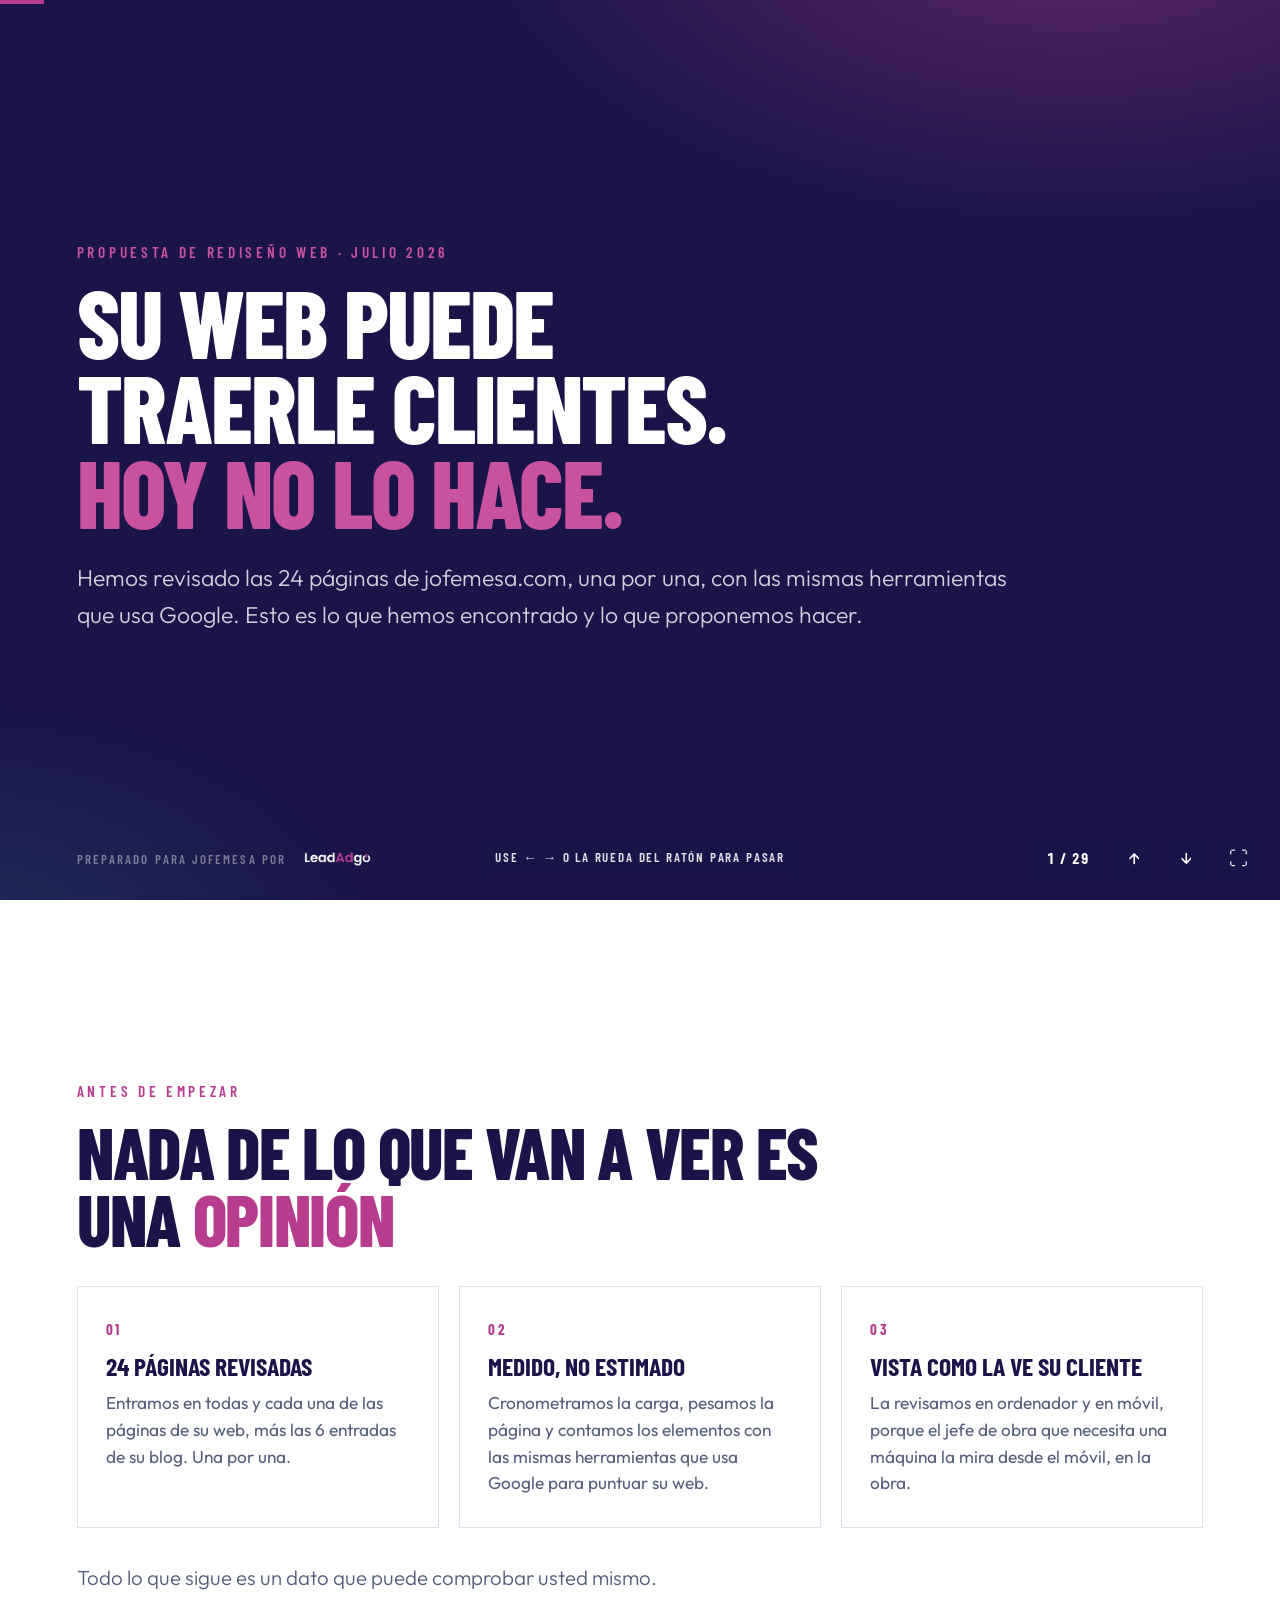
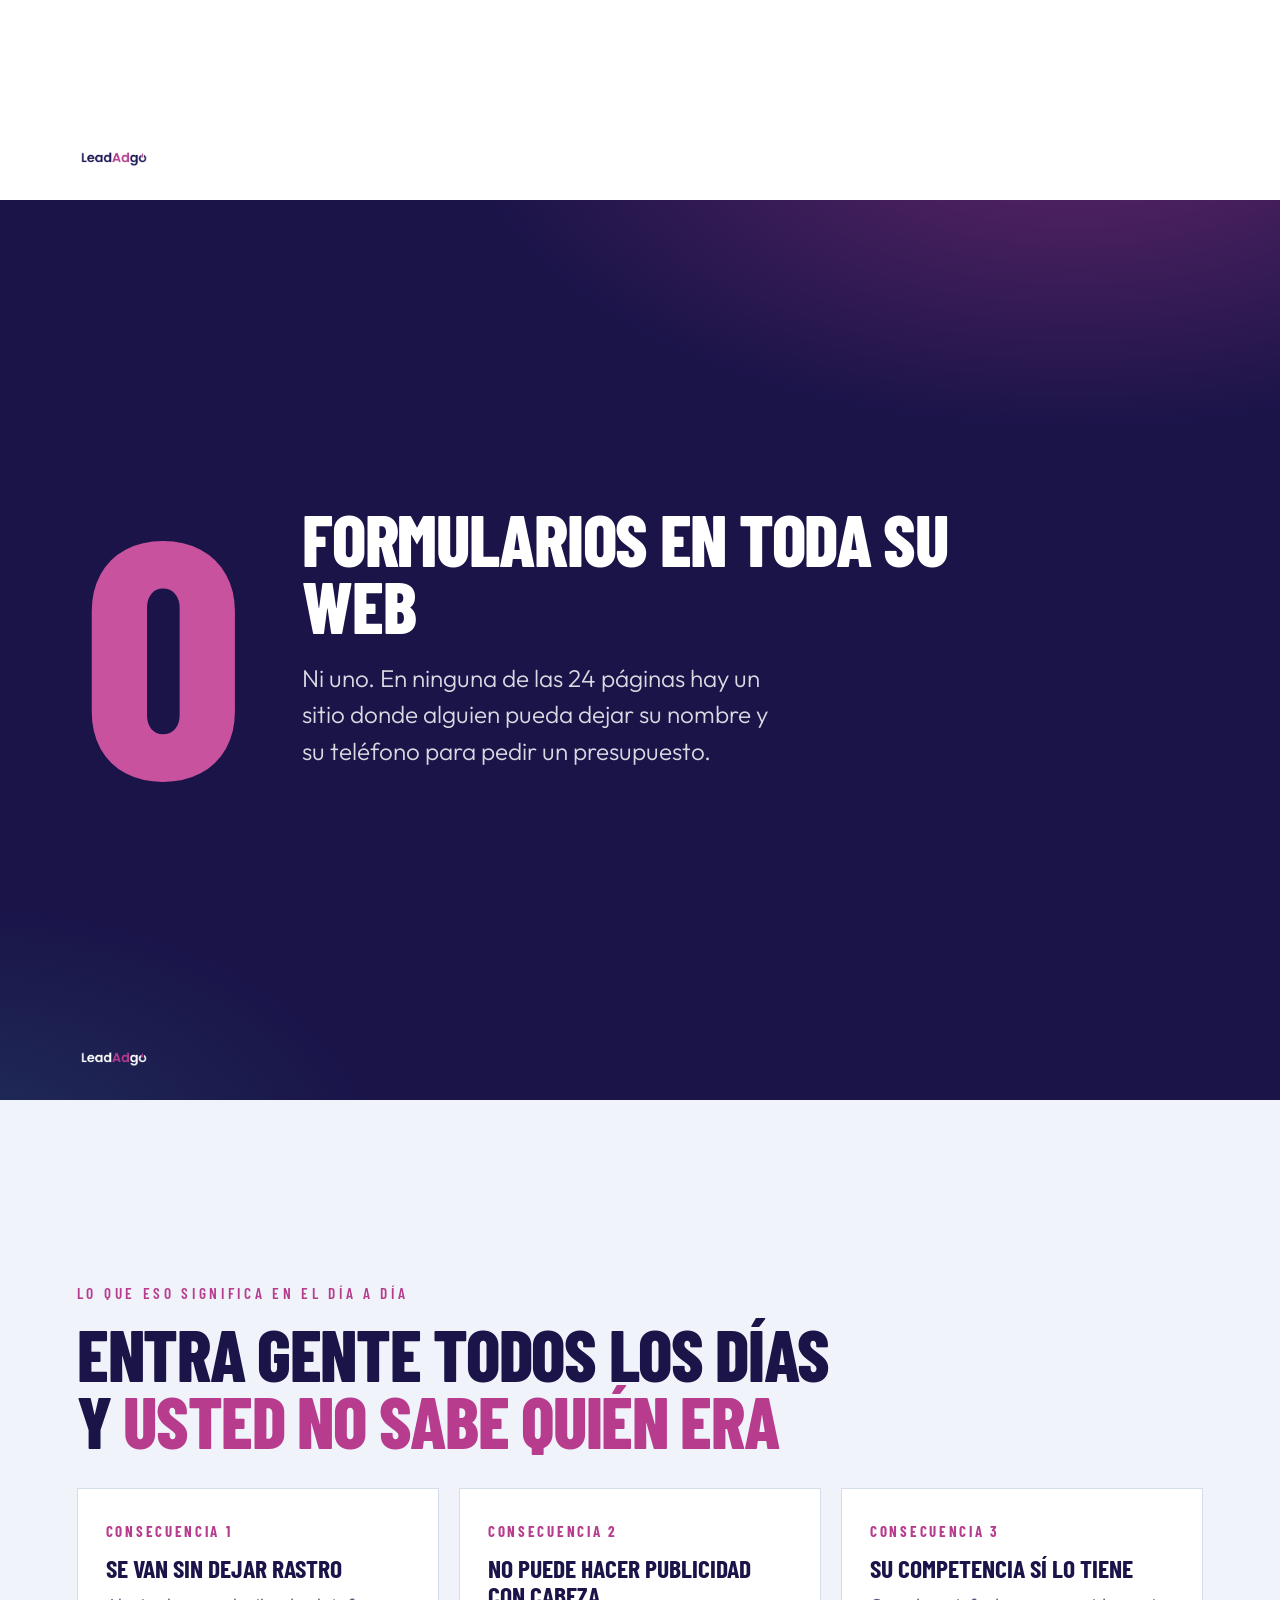
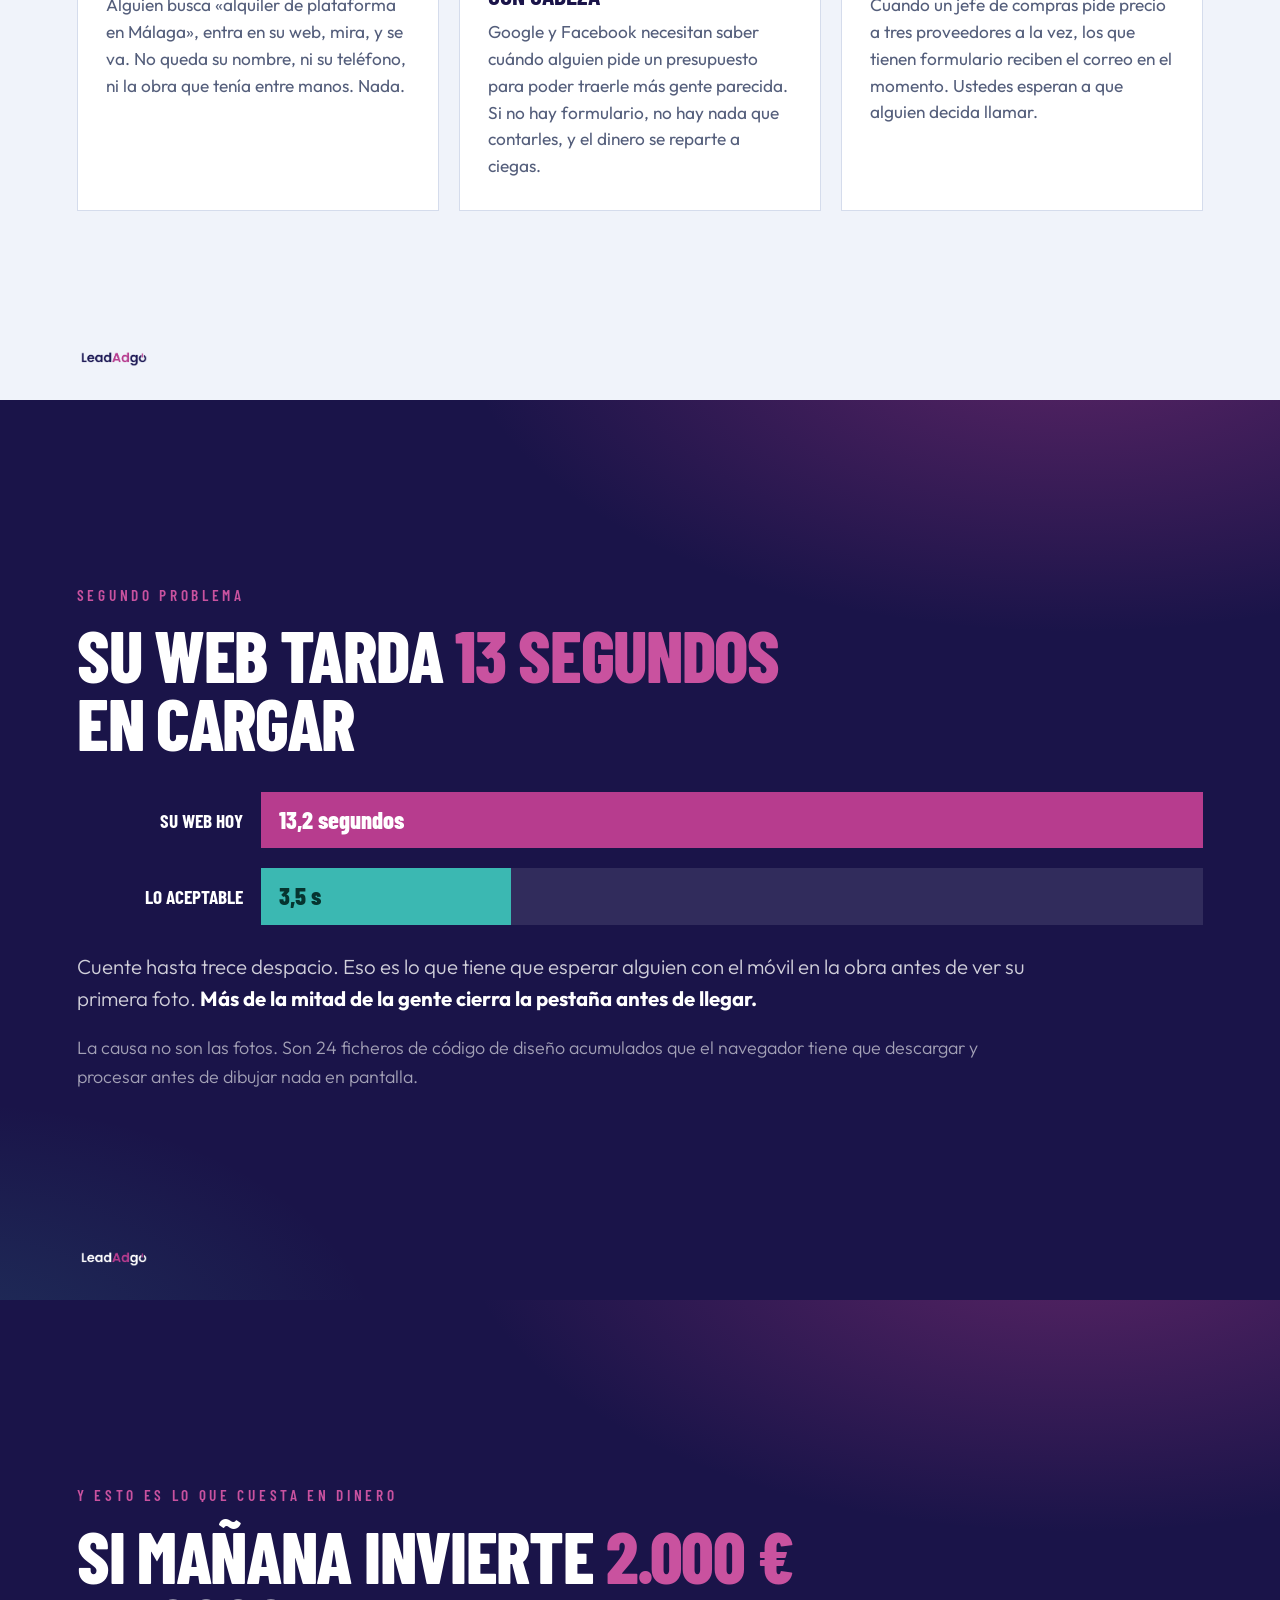
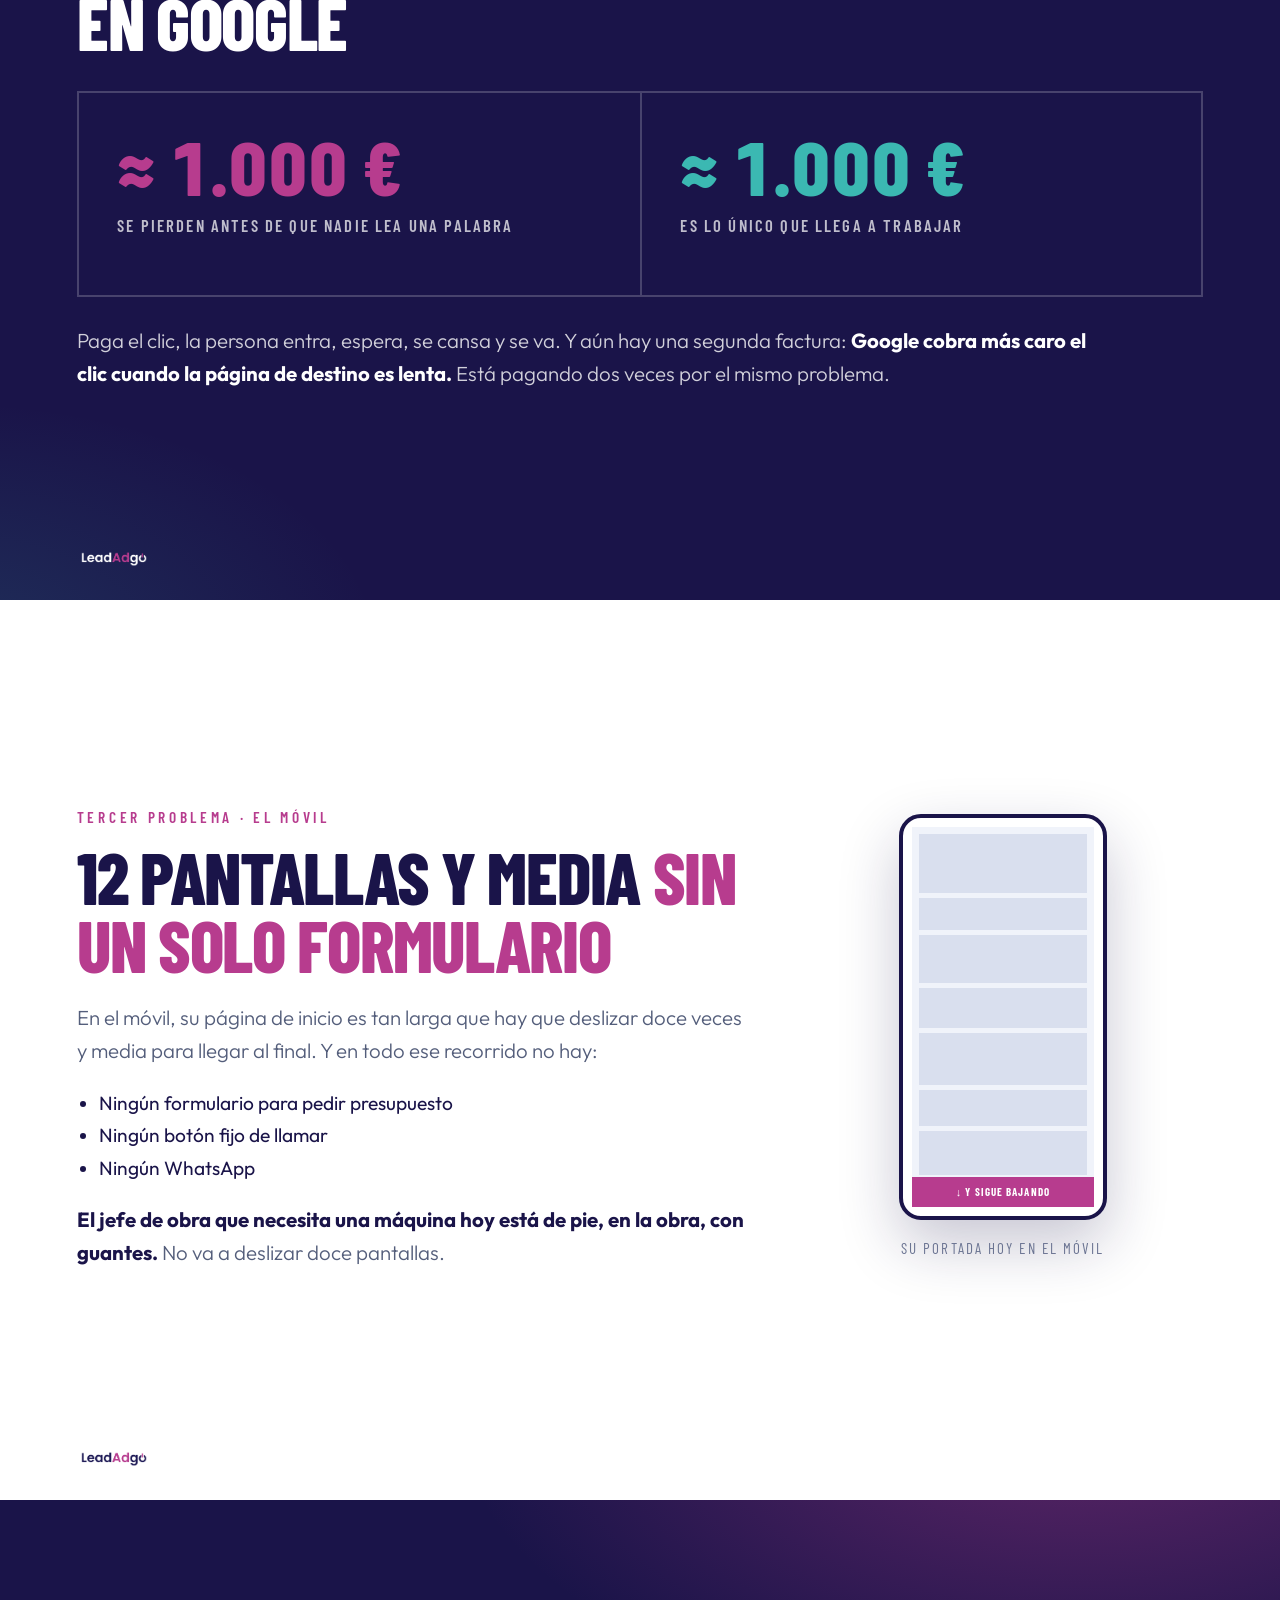
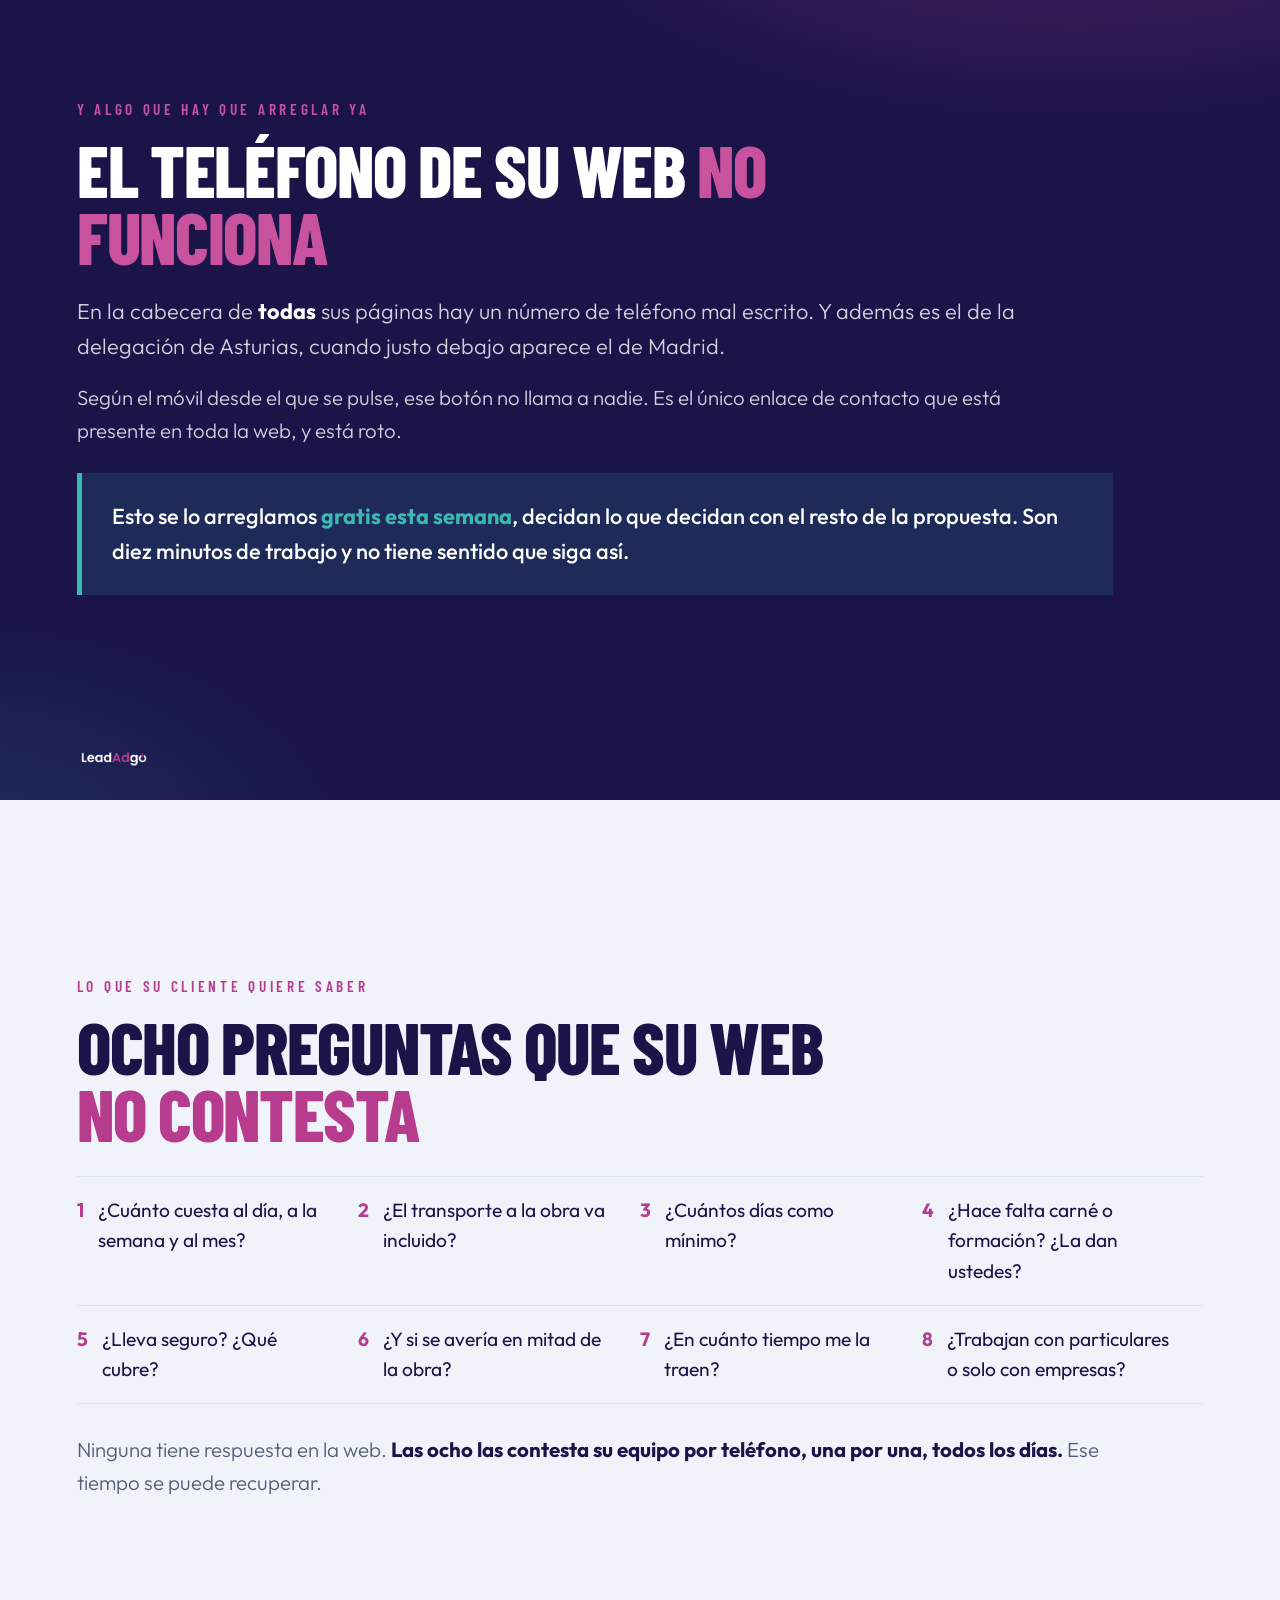
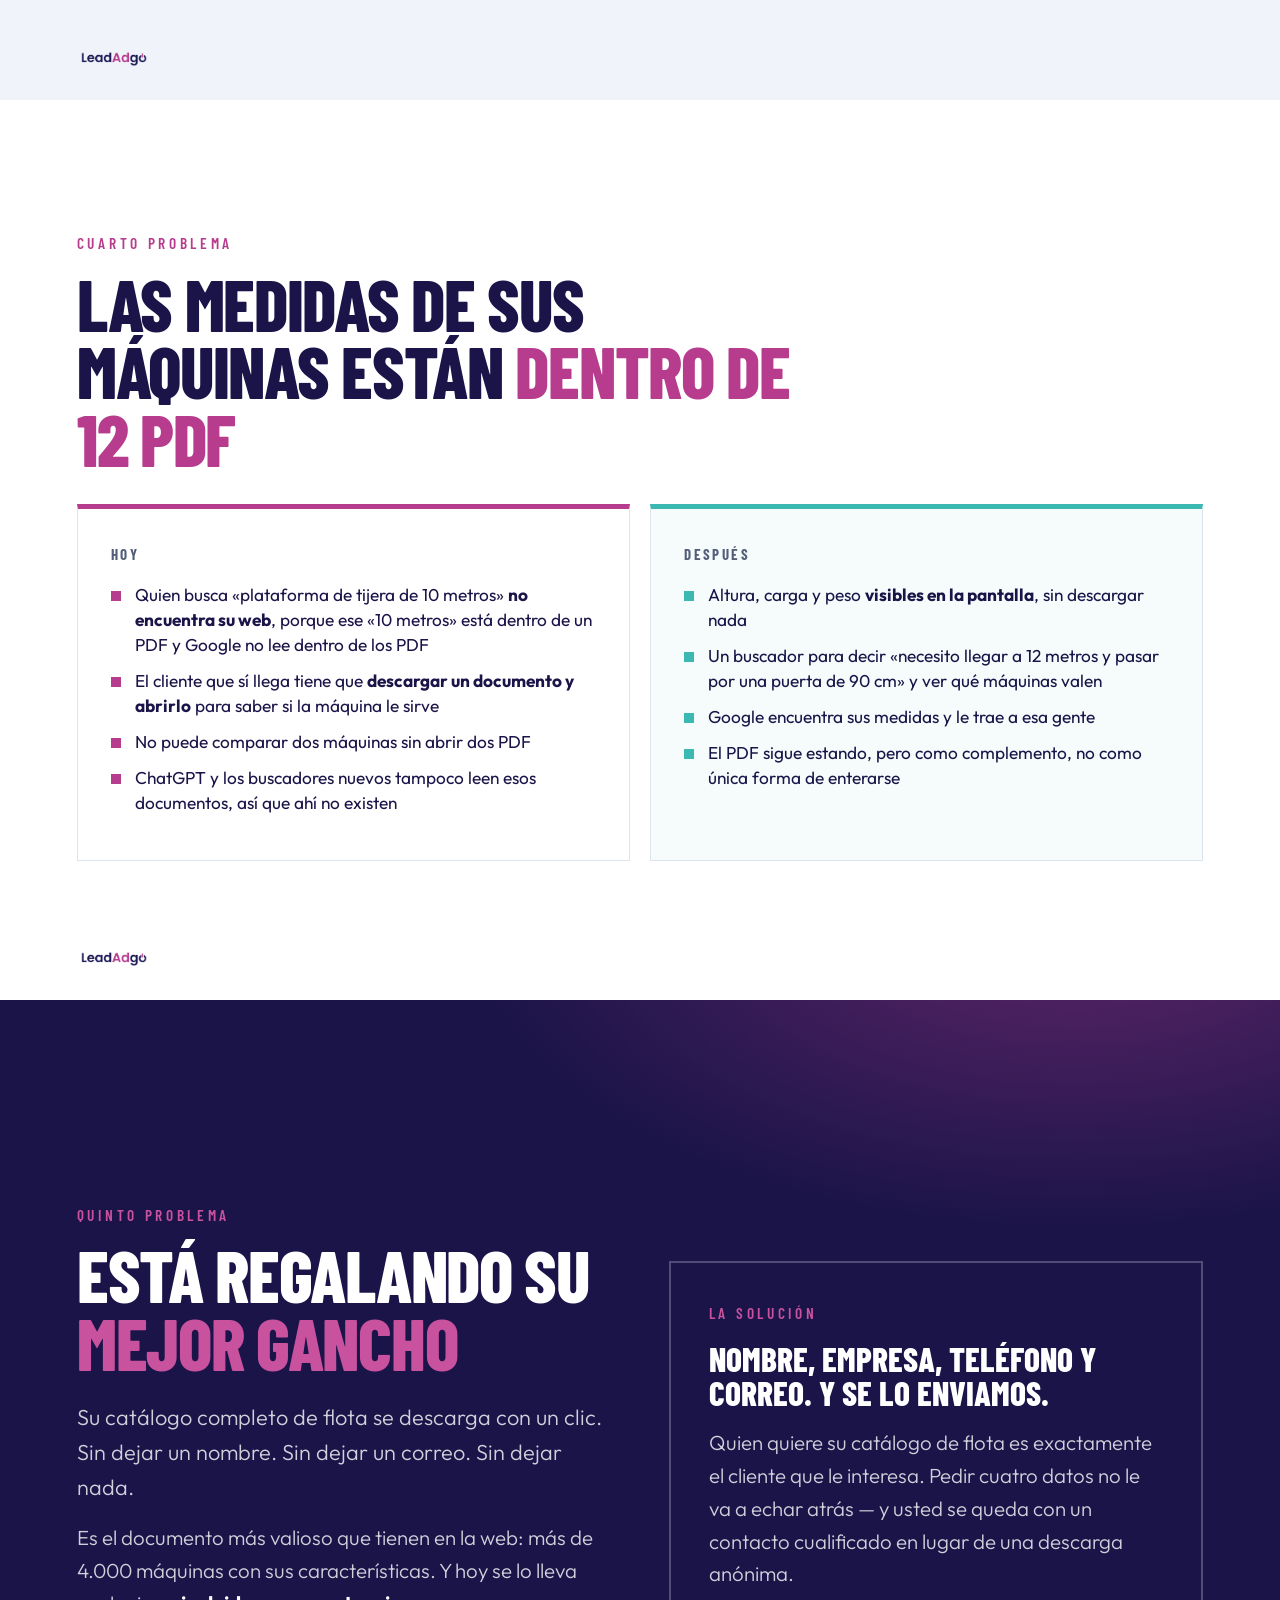
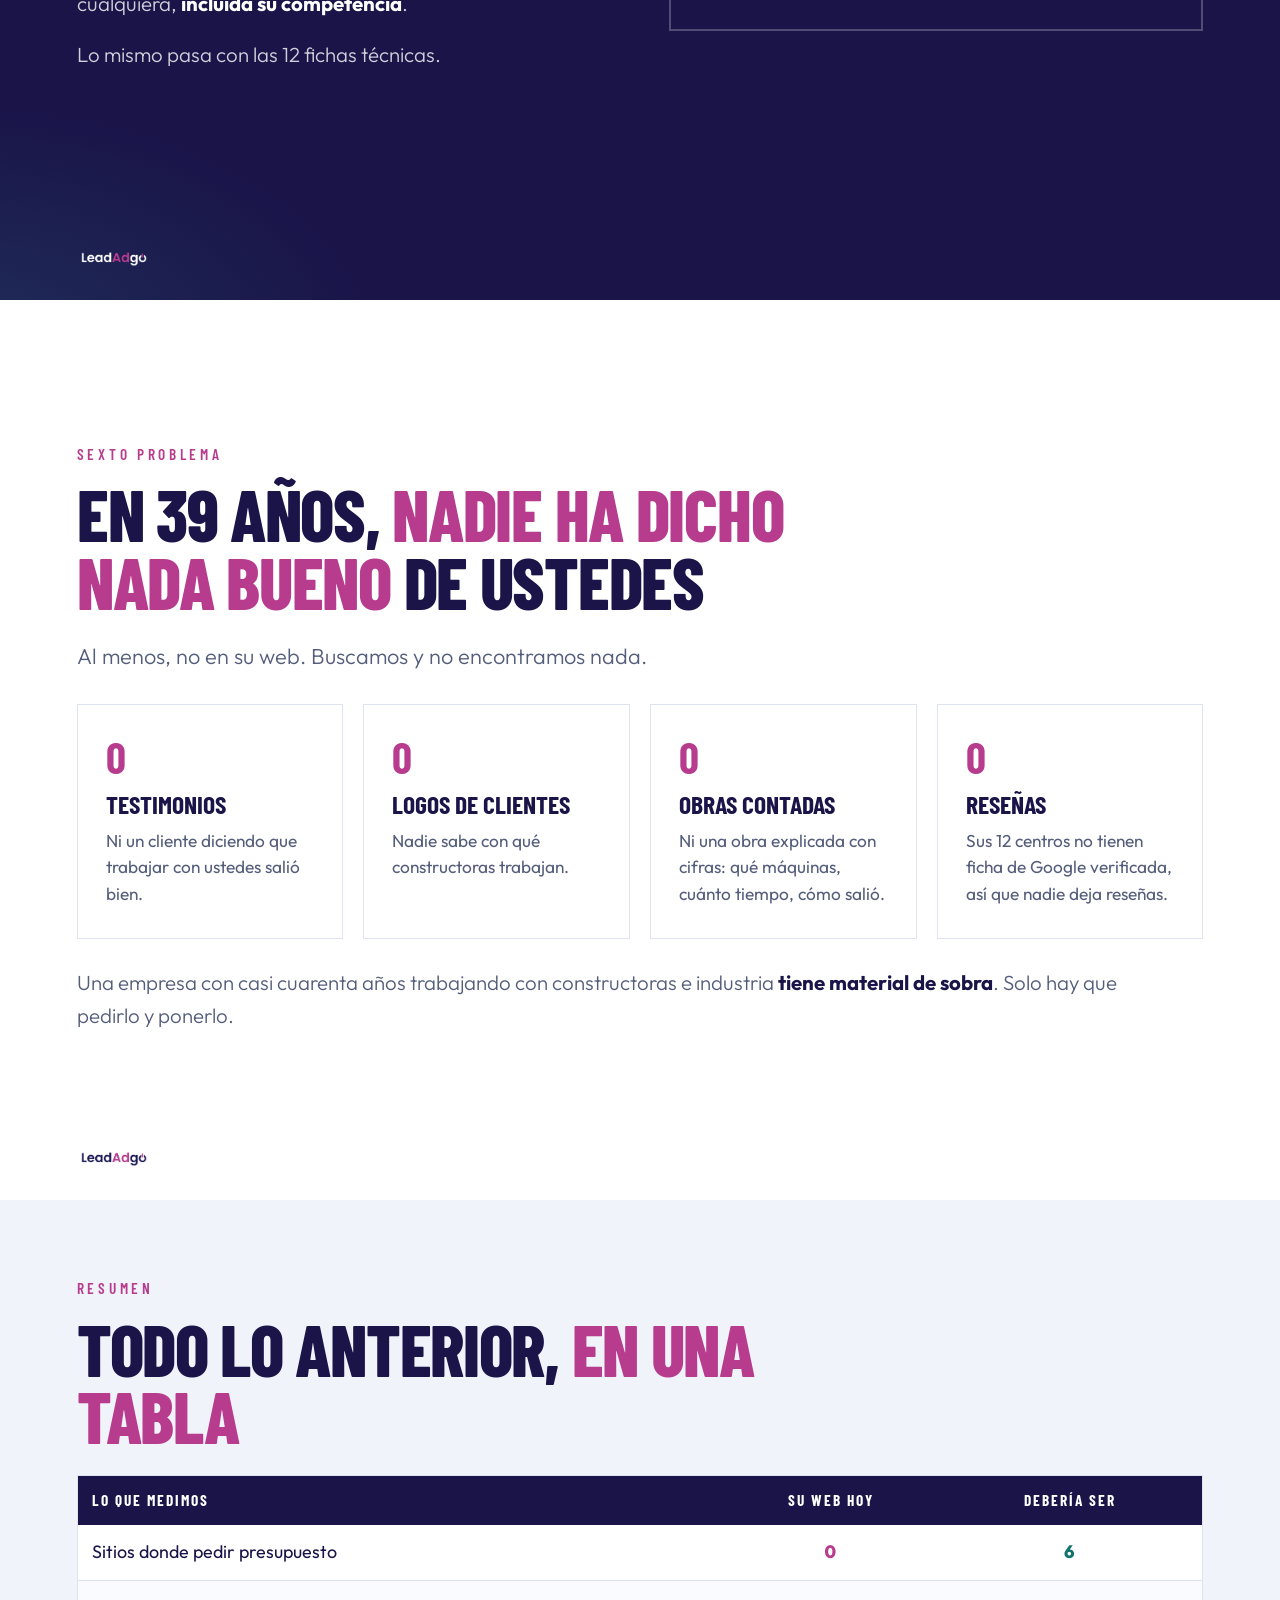
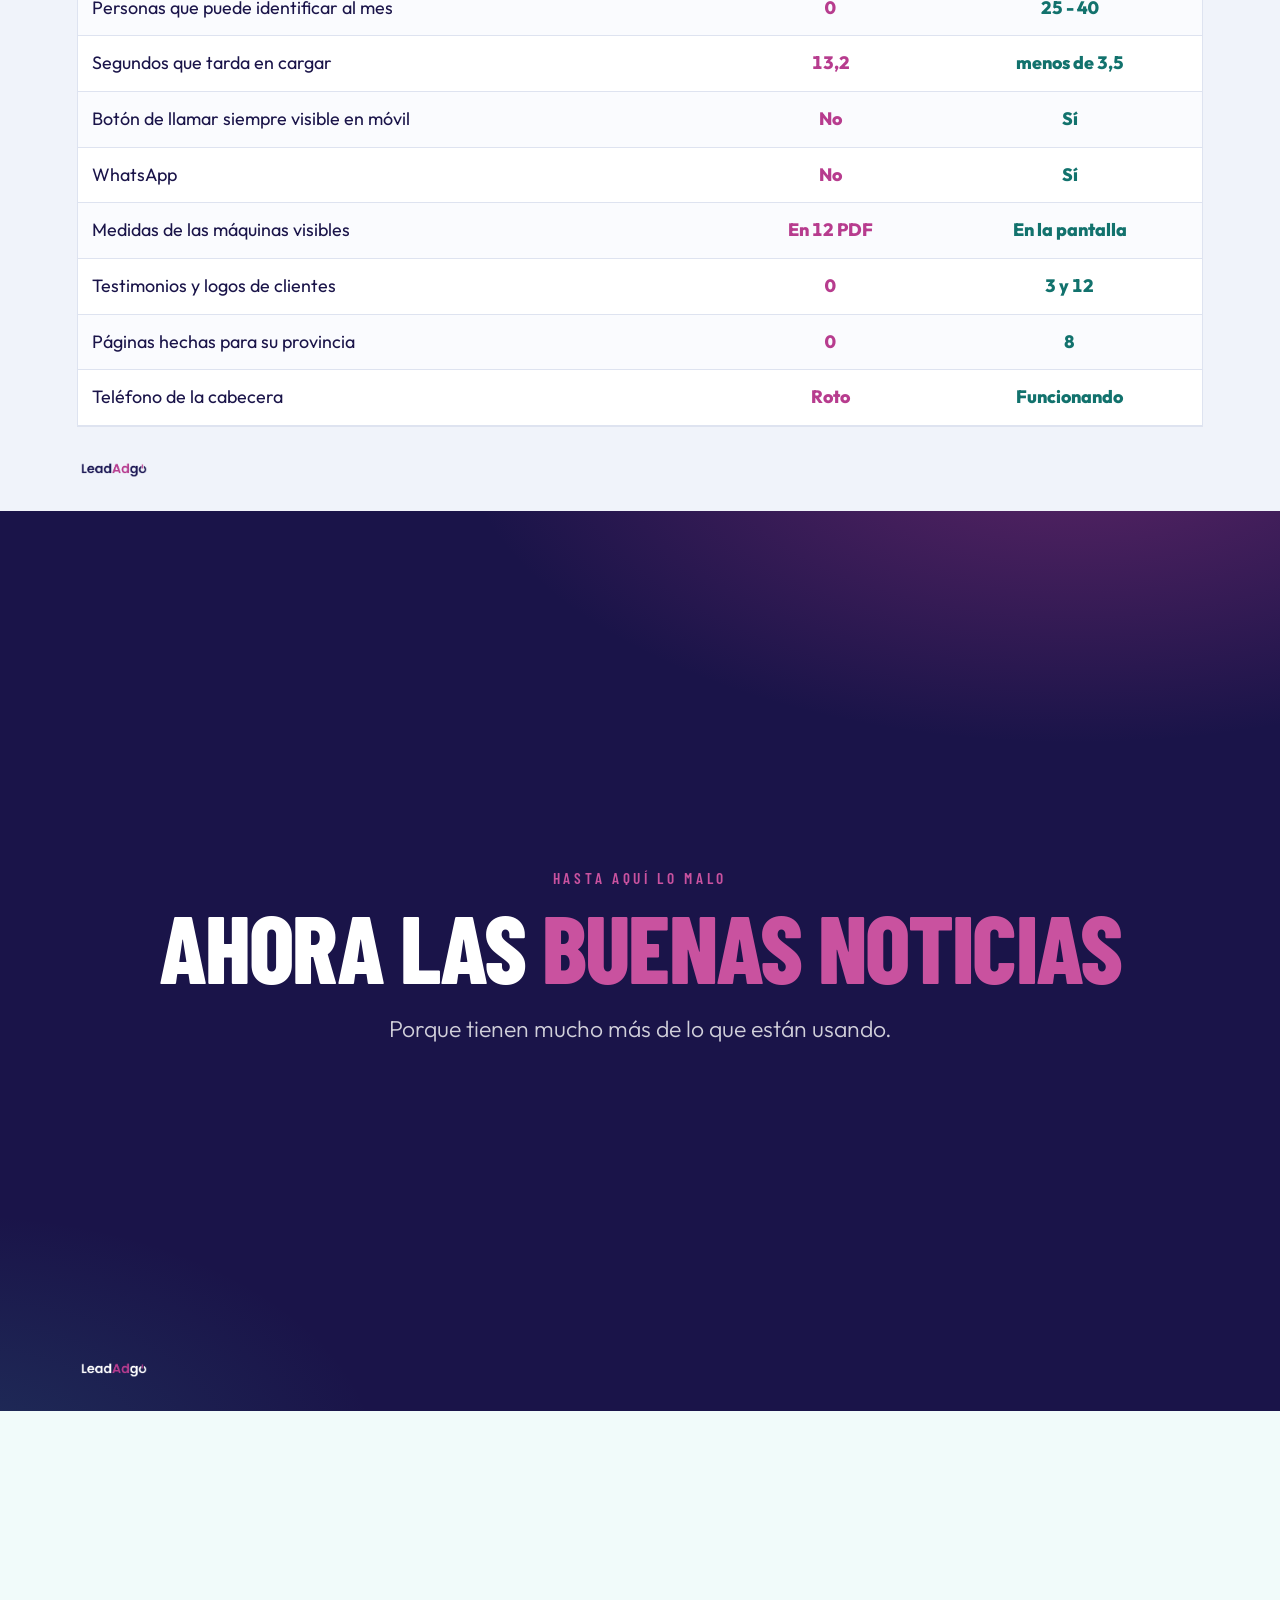
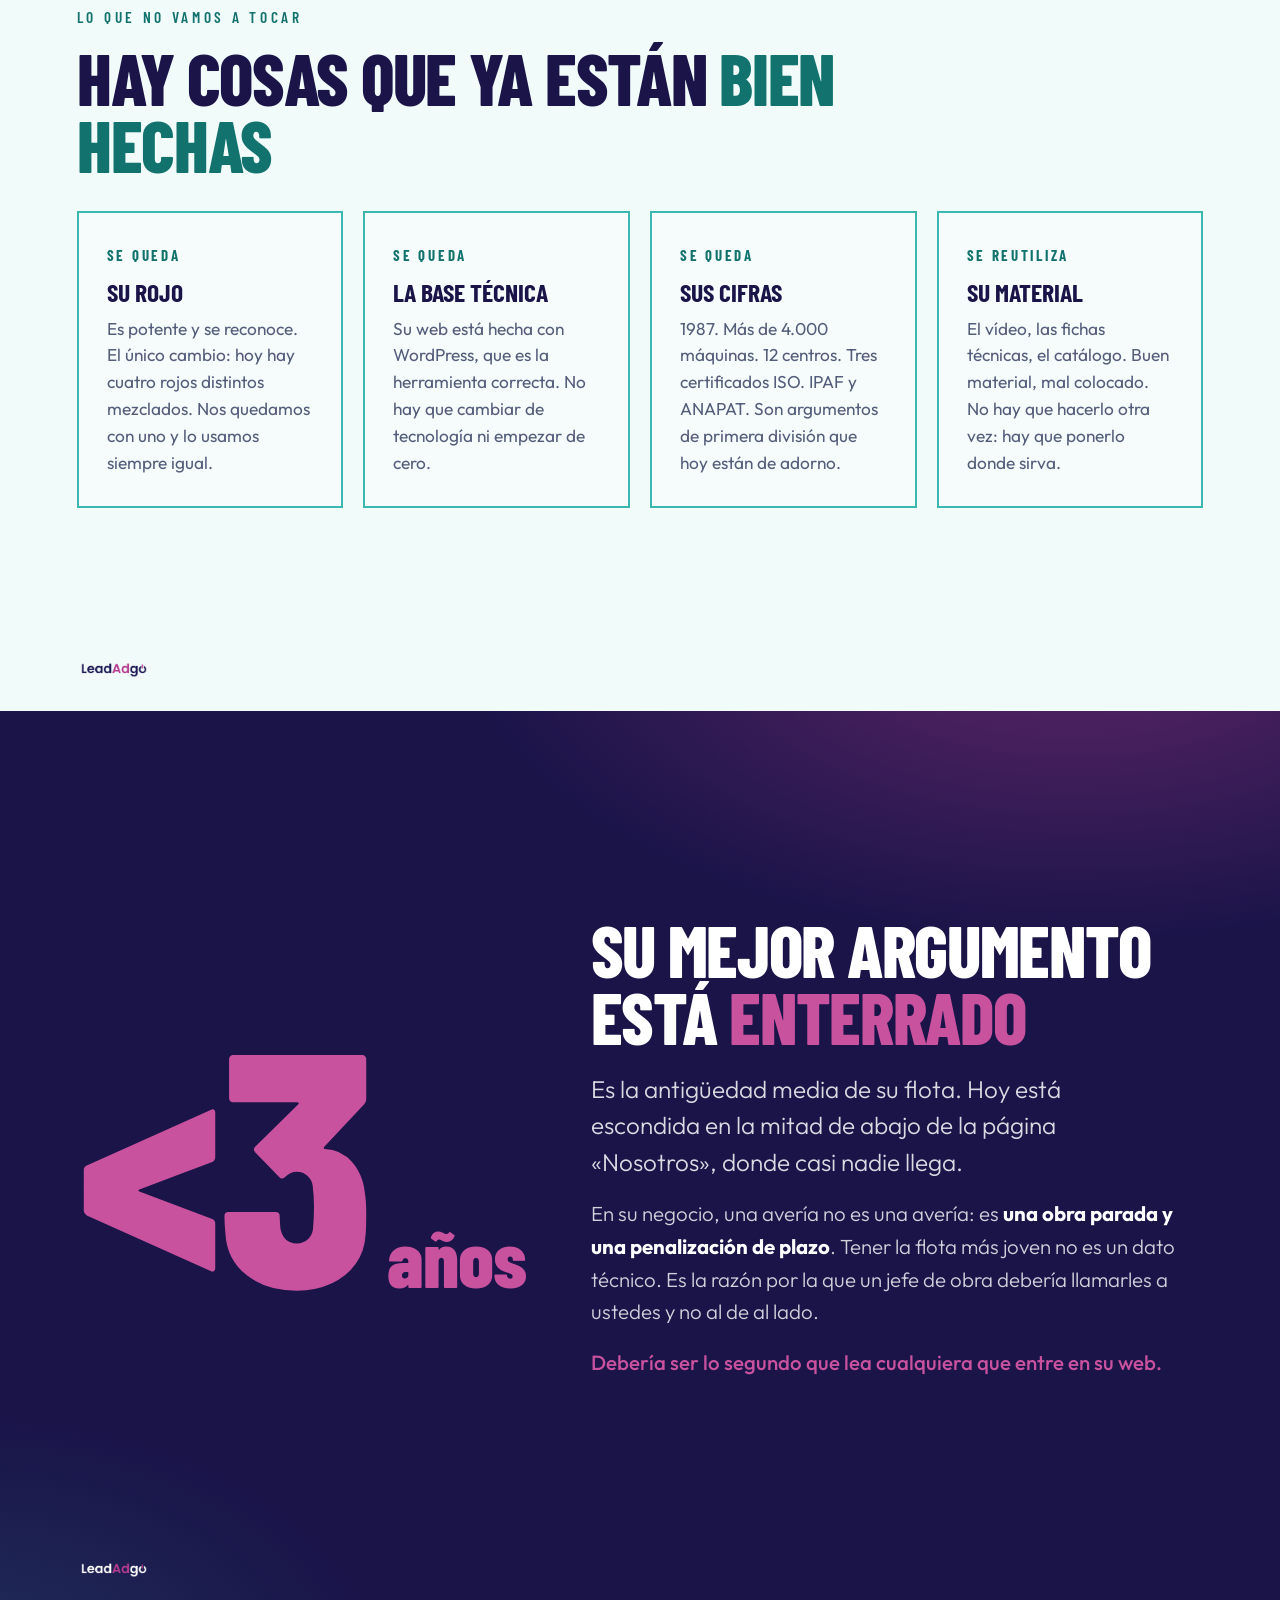
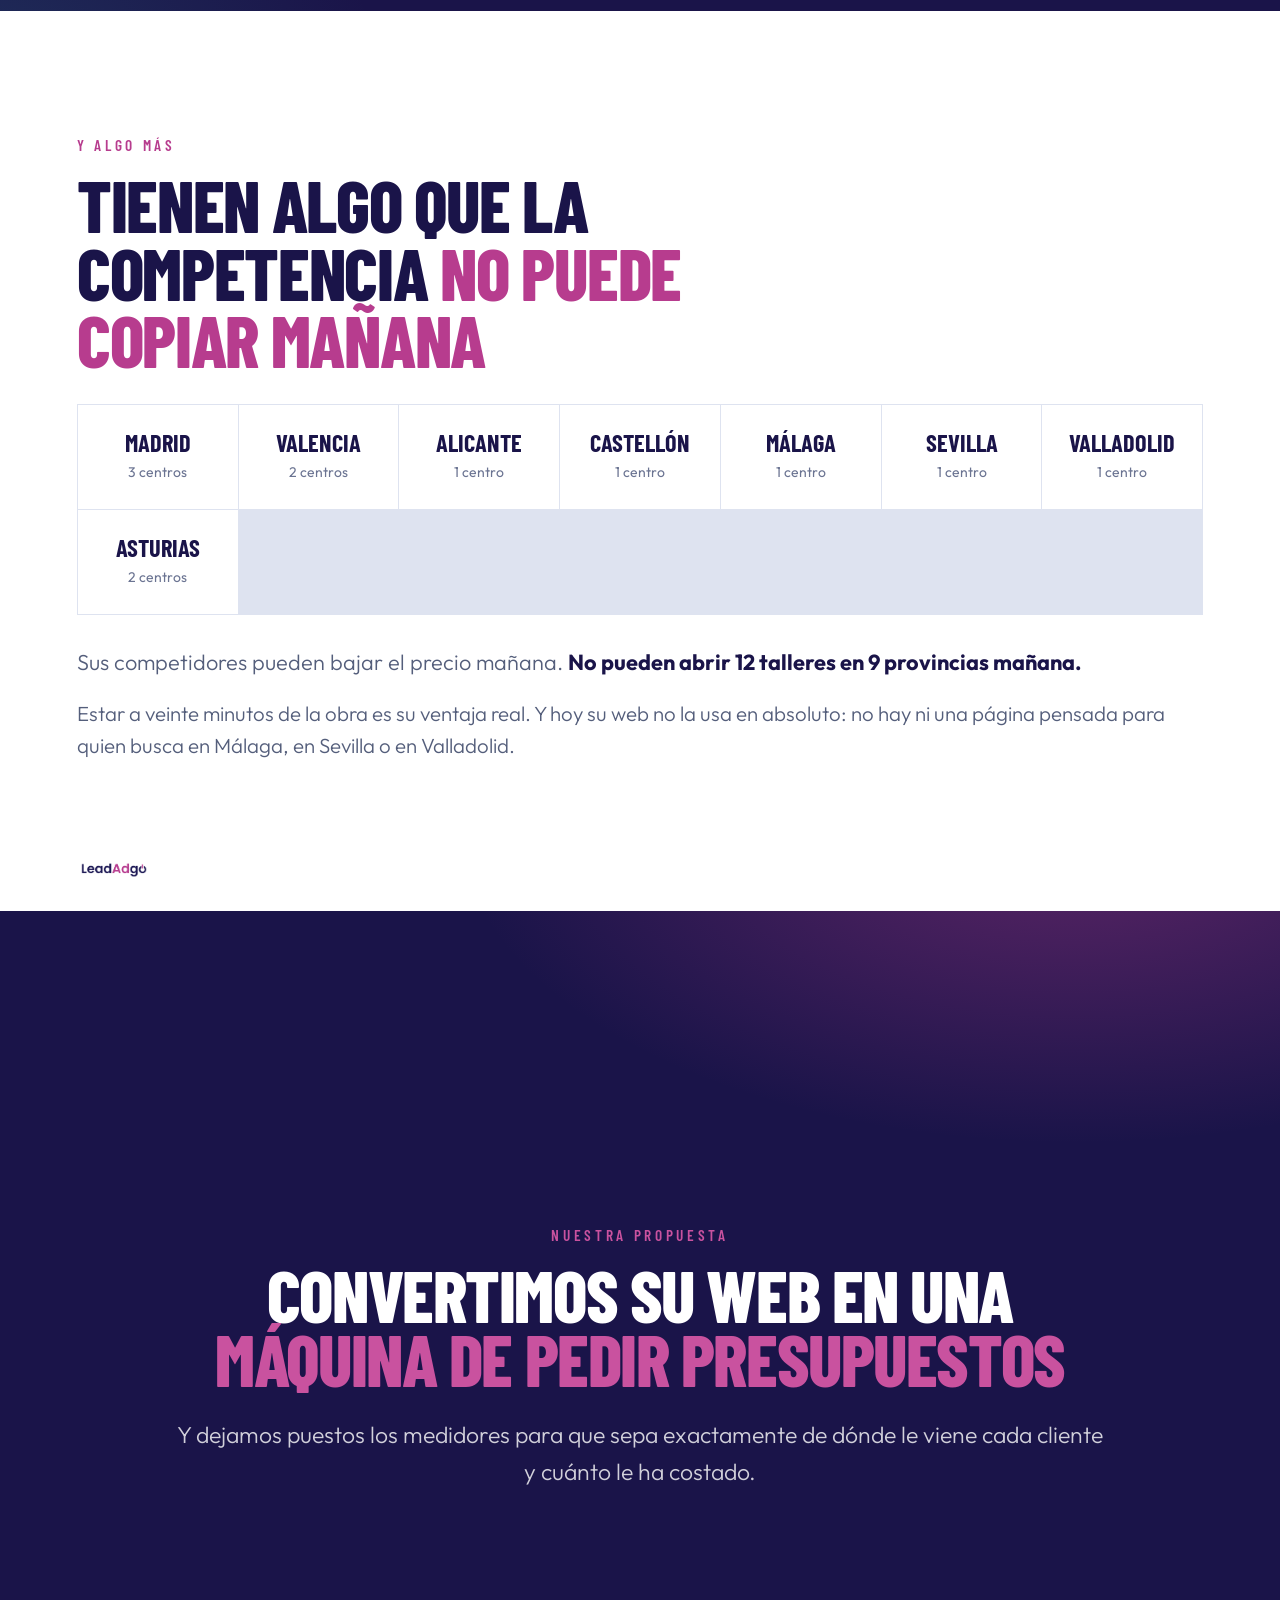
==== JOFEMESA/Nueva carpeta/05-Presentacion-Cliente.html @ c35e4840 "Actualiza presentacion cliente: logo real, precios, paquetes y quita garantia - Sustituye el logo re" ====
<!DOCTYPE html>
<html lang="es">
<head>
<meta charset="utf-8">
<meta name="viewport" content="width=device-width, initial-scale=1">
<title>Su web puede traerle clientes · JOFEMESA × LeadadGo</title>
<meta name="description" content="Propuesta de rediseño web para JOFEMESA. Presentación comercial de LeadadGo.">
<link href="https://fonts.googleapis.com/css2?family=Barlow+Condensed:wght@400;500;600;700;800&family=Outfit:wght@200;300;400;500;600;700;800&display=swap" rel="stylesheet">
<style>
:root{
  --navy:#1A1449; --navy2:#1D1A55; --navy3:#241D66; --deep:#100D2E;
  --mag:#B73C8E; --magl:#C9529F; --magd:#A43E90; --teal:#3BB8B2;
  /* --t3 a 4,62:1 sobre blanco para que las etiquetas pequeñas cumplan WCAG AA */
  --mist:#F0F3FA; --border:#DEE3F0; --t2:#545E7B; --t3:#6B7492;
  --fd:'Barlow Condensed','Arial Narrow',sans-serif;
  --fb:'Outfit',-apple-system,'Segoe UI',sans-serif;
}
*{box-sizing:border-box}
html{scroll-behavior:smooth}
html,body{margin:0;padding:0}
body{
  font-family:var(--fb);color:var(--navy);background:var(--deep);
  -webkit-font-smoothing:antialiased;font-size:21px;line-height:1.6;
  scroll-snap-type:y mandatory;overflow-y:scroll;height:100vh
}

/* ============ ESTRUCTURA DE DIAPOSITIVA ============ */
.s{
  min-height:100vh;scroll-snap-align:start;scroll-snap-stop:always;
  display:flex;flex-direction:column;justify-content:center;
  padding:76px 6vw 84px;position:relative;background:#fff;overflow:hidden
}
.s.navy{background:var(--navy);color:#fff}
.s.navy::before{content:'';position:absolute;inset:0;background:
  radial-gradient(1000px 520px at 84% -10%,rgba(183,60,142,.44),transparent 62%),
  radial-gradient(720px 420px at -4% 106%,rgba(59,184,178,.16),transparent 60%);pointer-events:none}
.s.mist{background:var(--mist)}
.s.teal-tint{background:#F1FBFA}
.s > *{position:relative;z-index:1}
.w{width:100%;max-width:1180px;margin:0 auto}

/* ============ TIPOGRAFÍA ============ */
.eyebrow{font-family:var(--fd);font-size:clamp(14px,1.2vw,17px);font-weight:600;letter-spacing:.24em;text-transform:uppercase;color:var(--mag);margin:0 0 14px}
.s.navy .eyebrow{color:var(--magl)}
h1{font-family:var(--fd);font-size:clamp(46px,7.4vw,110px);font-weight:800;line-height:.9;letter-spacing:-.02em;text-transform:uppercase;margin:0 0 26px}
h1 em{font-style:normal;color:var(--mag)}
.s.navy h1 em{color:var(--magl)}
h2{font-family:var(--fd);font-size:clamp(38px,5.6vw,80px);font-weight:800;line-height:.94;letter-spacing:-.018em;text-transform:uppercase;margin:0 0 24px;max-width:23ch}
h2 em{font-style:normal;color:var(--mag)}
.s.navy h2 em{color:var(--magl)}
h3{font-family:var(--fd);font-size:clamp(26px,2.6vw,38px);font-weight:700;line-height:1.05;text-transform:uppercase;margin:0 0 12px}
p{margin:0 0 18px}
.big{font-size:clamp(21px,1.9vw,28px);font-weight:300;line-height:1.5;max-width:30ch;color:var(--t2)}
.s.navy .big{color:rgba(255,255,255,.84)}
.lede{font-size:clamp(19px,1.6vw,25px);font-weight:300;line-height:1.6;max-width:62ch;color:var(--t2)}
.s.navy .lede{color:rgba(255,255,255,.8)}
strong{font-weight:700;color:var(--navy)}
.s.navy strong{color:#fff}
.mark{color:var(--mag);font-weight:700}
.s.navy .mark{color:var(--magl)}

/* ============ CIFRA GIGANTE ============ */
.mega{font-family:var(--fd);font-size:clamp(150px,26vw,380px);font-weight:800;line-height:.78;letter-spacing:-.035em;color:var(--magl);margin:0;font-variant-numeric:tabular-nums}
.mega.dark{color:var(--mag)}
.mega small{font-size:.24em;letter-spacing:-.01em}
.numrow{display:grid;grid-template-columns:auto 1fr;gap:clamp(28px,5vw,70px);align-items:center}
@media(max-width:900px){.numrow{grid-template-columns:1fr;gap:12px}}

/* ============ SPLIT ============ */
.split{display:grid;grid-template-columns:1fr 1fr;gap:clamp(30px,4.5vw,66px);align-items:center}
.split.wide-l{grid-template-columns:1.25fr .75fr}
.split.wide-r{grid-template-columns:.85fr 1.15fr}
@media(max-width:960px){.split,.split.wide-l,.split.wide-r{grid-template-columns:1fr;gap:26px}}

/* ============ TARJETAS ============ */
.cards{display:grid;grid-template-columns:repeat(auto-fit,minmax(250px,1fr));gap:20px}
.c{background:#fff;border:1px solid var(--border);padding:30px 28px}
.s.navy .c{background:var(--navy2);border-color:rgba(255,255,255,.18)}
.s.mist .c{border-color:#D5DCEC}
.c .k{font-family:var(--fd);font-size:15px;font-weight:700;letter-spacing:.18em;text-transform:uppercase;color:var(--mag);display:block;margin-bottom:12px}
.s.navy .c .k{color:var(--magl)}
.c h4{font-family:var(--fd);font-size:clamp(22px,2vw,29px);font-weight:700;text-transform:uppercase;line-height:1.05;margin:0 0 10px;color:var(--navy)}
.s.navy .c h4{color:#fff}
.c p{font-size:clamp(16px,1.35vw,19px);line-height:1.55;color:var(--t2);margin:0}
.s.navy .c p{color:rgba(255,255,255,.76)}
.c.good{border-color:var(--teal);border-width:2px;background:#F5FCFB}
.c.good .k{color:#12726D}

/* ============ VELOCÍMETRO ============ */
.speed{margin:0 0 10px}
.speed .row{display:grid;grid-template-columns:clamp(110px,13vw,190px) 1fr;gap:18px;align-items:center;margin-bottom:20px}
.speed .lab{font-family:var(--fd);font-size:clamp(16px,1.5vw,21px);font-weight:700;text-transform:uppercase;text-align:right;line-height:1.1}
.speed .track{height:clamp(38px,4.4vw,58px);background:rgba(255,255,255,.1);position:relative}
.s:not(.navy) .speed .track{background:#E7EBF5}
.speed .fill{height:100%;display:flex;align-items:center;padding:0 18px;font-family:var(--fd);font-size:clamp(18px,1.9vw,27px);font-weight:800;color:#fff;white-space:nowrap}
.speed .fill.bad{width:100%;background:var(--mag)}
.speed .fill.ok{width:26.5%;background:var(--teal);color:#06342F}
.speed .note{font-size:clamp(15px,1.25vw,18px);color:var(--t3);margin:0}
.s.navy .speed .note{color:rgba(255,255,255,.6)}

/* ============ DINERO ============ */
.money{display:grid;grid-template-columns:1fr 1fr;gap:0;border:2px solid rgba(255,255,255,.2);margin-bottom:8px}
.money > div{padding:clamp(24px,3vw,40px)}
.money > div + div{border-left:2px solid rgba(255,255,255,.2)}
.money .amt{font-family:var(--fd);font-size:clamp(46px,6vw,88px);font-weight:800;line-height:.9;font-variant-numeric:tabular-nums}
.money .lost .amt{color:var(--mag)}
.money .kept .amt{color:var(--teal)}
.money .cap{font-family:var(--fd);font-size:clamp(15px,1.3vw,19px);font-weight:600;letter-spacing:.13em;text-transform:uppercase;margin-top:12px;color:rgba(255,255,255,.72)}
@media(max-width:760px){.money{grid-template-columns:1fr}.money > div + div{border-left:0;border-top:2px solid rgba(255,255,255,.2)}}

/* ============ MÓVIL ============ */
.phone{width:clamp(150px,17vw,208px);border:4px solid var(--navy);border-radius:22px;background:#fff;padding:9px;margin:0 auto;box-shadow:0 24px 60px rgba(26,20,73,.24)}
.s.navy .phone{border-color:rgba(255,255,255,.8);box-shadow:0 24px 60px rgba(0,0,0,.4)}
.phone .scr{background:var(--mist);height:clamp(280px,32vw,380px);position:relative;overflow:hidden;display:flex;flex-direction:column;gap:5px;padding:7px}
.phone .blk{background:#D9DFEE;flex:0 0 auto}
.phone .marker{position:absolute;left:0;right:0;bottom:0;background:var(--mag);color:#fff;font-family:var(--fd);font-size:11px;font-weight:700;letter-spacing:.1em;text-transform:uppercase;text-align:center;padding:6px 4px}
.phone.fixed-bar .bar{display:flex;gap:4px;padding:5px;background:#fff;border-top:1px solid var(--border)}
.phone.fixed-bar .bar span{flex:1;font-family:var(--fd);font-size:10px;font-weight:700;text-transform:uppercase;text-align:center;padding:8px 2px;letter-spacing:.04em}

/* ============ PREGUNTAS ============ */
.qs{display:grid;grid-template-columns:repeat(auto-fit,minmax(280px,1fr));gap:0;border-top:1px solid var(--border)}
.s.navy .qs{border-color:rgba(255,255,255,.18)}
.qs div{padding:18px 22px 18px 0;border-bottom:1px solid var(--border);font-size:clamp(17px,1.5vw,22px);font-weight:400;display:flex;gap:14px}
.s.navy .qs div{border-color:rgba(255,255,255,.18);color:rgba(255,255,255,.9)}
.qs div i{font-style:normal;color:var(--mag);font-weight:700;flex:0 0 auto}
.s.navy .qs div i{color:var(--magl)}

/* ============ ANTES / DESPUÉS ============ */
.ba{display:grid;grid-template-columns:1fr 1fr;gap:20px}
.ba > div{padding:clamp(22px,2.6vw,34px);border:1px solid var(--border);background:#fff}
.ba .bef{border-top:5px solid var(--mag)}
.ba .aft{border-top:5px solid var(--teal);background:#F5FCFB}
.ba .tt{font-family:var(--fd);font-size:15px;font-weight:700;letter-spacing:.16em;text-transform:uppercase;color:var(--t2);margin:0 0 16px}
.ba ul{margin:0;padding:0;list-style:none;font-size:clamp(16px,1.35vw,19px)}
.ba li{position:relative;padding-left:24px;margin-bottom:11px;line-height:1.45}
.ba li::before{content:'';position:absolute;left:0;top:9px;width:10px;height:10px;background:var(--mag)}
.ba .aft li::before{background:var(--teal)}
@media(max-width:820px){.ba{grid-template-columns:1fr}}

/* ============ MENÚ ============ */
.menu{border:1px solid var(--border);background:#fff}
.menu .hd{padding:12px 18px;font-family:var(--fd);font-size:14px;font-weight:700;letter-spacing:.14em;text-transform:uppercase;color:#fff}
.menu.old .hd{background:var(--mag)}
.menu.new .hd{background:var(--teal);color:#06342F}
.menu ul{list-style:none;margin:0;padding:16px 20px;font-family:var(--fd);font-size:clamp(16px,1.5vw,21px);font-weight:600;text-transform:uppercase;letter-spacing:.02em}
.menu li{padding:5px 0;border-bottom:1px solid #F1F3F9}
.menu li:last-child{border-bottom:0}
.menu li small{display:block;font-family:var(--fb);font-size:14px;font-weight:400;text-transform:none;letter-spacing:0;color:var(--t3);margin-top:2px}
.menu .cta{background:var(--mag);color:#fff;text-align:center;padding:11px;font-family:var(--fd);font-weight:700;letter-spacing:.1em;text-transform:uppercase;font-size:15px;margin:8px 20px 18px}

/* ============ MAQUETA ============ */
.mock{border:3px solid var(--navy);background:#fff}
.mock .top{background:var(--navy);color:#fff;padding:11px 16px;display:flex;justify-content:space-between;gap:14px;font-family:var(--fd);font-size:13px;letter-spacing:.13em;text-transform:uppercase}
.mock .in{display:grid;grid-template-columns:1.2fr .8fr}
.mock .lft{padding:clamp(20px,2.4vw,32px)}
.mock .rgt{padding:clamp(20px,2.4vw,32px);background:var(--mist);border-left:1px solid var(--border)}
.mock .ph{font-family:var(--fd);font-size:13px;letter-spacing:.12em;text-transform:uppercase;color:var(--t3);margin-bottom:10px}
.mock h5{font-family:var(--fd);font-size:clamp(23px,2.4vw,34px);font-weight:800;text-transform:uppercase;line-height:1;margin:0 0 10px;color:var(--navy)}
.mock .sm{font-size:15px;color:var(--t2);margin:0 0 16px;line-height:1.45}
.mock .fld{border:1px solid var(--border);background:#fff;padding:11px 13px;margin-bottom:8px;color:var(--t3);font-size:15px}
.mock .btn{background:#AC0000;color:#fff;text-align:center;padding:13px;font-family:var(--fd);font-weight:700;letter-spacing:.09em;text-transform:uppercase;font-size:16px}
.mock .btn.g{background:transparent;color:var(--navy);border:2px solid var(--navy);display:inline-block;padding:11px 20px}
@media(max-width:820px){.mock .in{grid-template-columns:1fr}.mock .rgt{border-left:0;border-top:1px solid var(--border)}}

/* ============ FICHA DE MÁQUINA ============ */
.mach{border:1px solid var(--border);background:#fff;max-width:340px}
.mach .img{height:130px;background:linear-gradient(135deg,#1C3254,#33578C);display:flex;align-items:center;justify-content:center;color:rgba(255,255,255,.5);font-family:var(--fd);font-size:13px;letter-spacing:.14em;text-transform:uppercase}
.mach .bd{padding:20px 22px}
.mach .cat{font-family:var(--fd);font-size:13px;font-weight:700;letter-spacing:.13em;text-transform:uppercase;color:#1C3254}
.mach h5{font-family:var(--fd);font-size:24px;font-weight:800;text-transform:uppercase;margin:5px 0 14px;color:#0E1217;line-height:1}
.mach .r{display:flex;justify-content:space-between;padding:7px 0;border-bottom:1px solid #EDEFF3;font-size:16px}
.mach .r span:first-child{color:#4A5561}
.mach .r span:last-child{font-weight:700;font-variant-numeric:tabular-nums;color:#0E1217}
.mach .btn{background:#AC0000;color:#fff;text-align:center;padding:12px;font-family:var(--fd);font-weight:700;letter-spacing:.09em;text-transform:uppercase;font-size:15px;margin-top:16px}

/* ============ TABLA SIMPLE ============ */
.tbl{width:100%;border-collapse:collapse;font-size:clamp(16px,1.4vw,20px)}
.tbl th{font-family:var(--fd);font-size:clamp(14px,1.2vw,17px);font-weight:700;letter-spacing:.13em;text-transform:uppercase;text-align:left;padding:12px 14px;background:var(--navy);color:#fff}
.tbl th.tc,.tbl td.tc{text-align:center}
.tbl td{padding:13px 14px;border-bottom:1px solid var(--border);color:var(--navy)}
.tbl tr:nth-child(even) td{background:#FAFBFE}
.tbl .bad{color:var(--mag);font-weight:800;font-variant-numeric:tabular-nums}
.tbl .ok{color:#12726D;font-weight:800;font-variant-numeric:tabular-nums}
.tblwrap{overflow-x:auto;border:1px solid var(--border);background:#fff}

/* ============ PROVINCIAS ============ */
.provs{display:grid;grid-template-columns:repeat(auto-fit,minmax(140px,1fr));gap:1px;background:var(--border);border:1px solid var(--border)}
.provs div{background:#fff;padding:clamp(16px,2vw,26px) 14px;text-align:center}
.provs b{display:block;font-family:var(--fd);font-size:clamp(19px,1.9vw,26px);font-weight:700;text-transform:uppercase;color:var(--navy);line-height:1.05}
.provs span{display:block;font-size:14px;color:var(--t3);margin-top:5px}

/* ============ PRECIOS ============ */
.pk3{display:grid;grid-template-columns:repeat(3,1fr);gap:18px;align-items:start}
@media(max-width:980px){.pk3{grid-template-columns:1fr}}
.pk{background:#fff;border:1px solid var(--border);display:flex;flex-direction:column;position:relative}
.pk.feat{border:3px solid var(--mag);box-shadow:0 22px 54px rgba(26,20,73,.2)}
.pk .rb{position:absolute;top:-3px;right:-3px;background:var(--mag);color:#fff;font-family:var(--fd);font-size:12px;font-weight:700;letter-spacing:.14em;text-transform:uppercase;padding:7px 13px}
.pk .h{padding:26px 24px 22px;border-bottom:1px solid var(--border)}
.pk.feat .h{background:var(--navy);border-bottom:0}
.pk .nm{font-family:var(--fd);font-size:clamp(24px,2.2vw,32px);font-weight:800;text-transform:uppercase;line-height:1;margin:0 0 6px;color:var(--navy)}
.pk.feat .nm{color:#fff}
.pk .tg{font-size:15px;color:var(--t2);margin:0 0 16px;min-height:42px;line-height:1.4}
.pk.feat .tg{color:rgba(255,255,255,.74)}
.pk .pr{font-family:var(--fd);font-size:clamp(44px,4.6vw,62px);font-weight:800;line-height:.9;color:var(--navy);font-variant-numeric:tabular-nums}
.pk.feat .pr{color:#fff}
.pk .pr sup{font-size:.42em;vertical-align:super}
.pk .vat{font-size:13px;color:var(--t3);margin:7px 0 0}
.pk.feat .vat{color:rgba(255,255,255,.55)}
.pk .b{padding:22px 24px 26px;flex:1}
.pk ul{list-style:none;margin:0;padding:0;font-size:16px}
.pk li{position:relative;padding-left:24px;margin-bottom:10px;line-height:1.45;color:var(--navy)}
.pk li::before{content:'';position:absolute;left:0;top:8px;width:10px;height:10px;background:var(--mag)}
.pk li.p::before{background:var(--teal)}
.pk .pre{font-size:15px;font-weight:600;color:var(--t2);margin:0 0 14px}

/* ============ NO INCLUIDO ============ */
.notinc{display:grid;grid-template-columns:repeat(auto-fit,minmax(300px,1fr));gap:12px}
.notinc div{display:flex;align-items:center;gap:16px;padding:16px 20px;border:1px solid var(--border);background:#fff}
.notinc div:nth-child(even){background:var(--mist)}
.notinc i{flex:0 0 auto;width:36px;height:36px;border-radius:50%;background:var(--mag);color:#fff;font-style:normal;font-family:var(--fd);font-weight:700;font-size:14px;display:grid;place-items:center}
.notinc div.t i{background:var(--teal);color:#06342F}
.notinc span{font-size:clamp(15px,1.25vw,18px);line-height:1.4;color:var(--navy)}

/* ============ NECESITAMOS ============ */
.need{display:grid;grid-template-columns:repeat(auto-fit,minmax(230px,1fr));gap:16px}
.need div{background:var(--navy2);border-left:4px solid var(--magl);padding:22px 24px}
.need b{display:block;font-family:var(--fd);font-size:clamp(19px,1.8vw,25px);font-weight:700;text-transform:uppercase;line-height:1.05;color:#fff;margin-bottom:7px}
.need span{font-size:16px;color:rgba(255,255,255,.74);line-height:1.5}

/* ============ PASOS ============ */
.steps{display:grid;grid-template-columns:repeat(auto-fit,minmax(200px,1fr));gap:0;border:1px solid rgba(255,255,255,.2)}
.steps > div{padding:clamp(22px,2.6vw,34px);border-left:1px solid rgba(255,255,255,.2)}
.steps > div:first-child{border-left:0}
.steps .n{font-family:var(--fd);font-size:clamp(44px,5vw,72px);font-weight:800;line-height:.85;color:var(--magl);display:block;margin-bottom:8px}
.steps b{display:block;font-family:var(--fd);font-size:clamp(19px,1.7vw,24px);font-weight:700;text-transform:uppercase;line-height:1.05;margin-bottom:7px}
.steps span{font-size:16px;color:rgba(255,255,255,.74);line-height:1.5}
@media(max-width:900px){.steps > div{border-left:0;border-top:1px solid rgba(255,255,255,.2)}.steps > div:first-child{border-top:0}}

/* ============ LOGO ============ */
.logo-img{display:inline-block;height:1em;width:auto;vertical-align:-.15em}

/* ============ CRÉDITO DE PIE ============ */
.credit{position:absolute;left:6vw;bottom:30px;display:flex;align-items:center;gap:14px;font-family:var(--fd);font-size:13px;font-weight:600;letter-spacing:.16em;text-transform:uppercase;color:var(--t3);z-index:2}
.s.navy .credit{color:rgba(255,255,255,.42)}
.credit .logo-img{height:22px}

/* ============ CONTROLES ============ */
.progress{position:fixed;top:0;left:0;height:4px;background:var(--mag);z-index:200;width:0;transition:width .18s ease}
.hud{position:fixed;right:20px;bottom:20px;z-index:200;display:flex;align-items:center;gap:8px}
.hud button{
  width:44px;height:44px;border:0;background:rgba(26,20,73,.9);color:#fff;cursor:pointer;
  font-size:19px;line-height:1;display:grid;place-items:center;font-family:var(--fb);
  backdrop-filter:blur(8px);transition:background .15s
}
.hud button:hover{background:var(--mag)}
.hud .count{
  background:rgba(26,20,73,.9);color:#fff;font-family:var(--fd);font-size:15px;font-weight:700;
  letter-spacing:.1em;padding:0 15px;height:44px;display:grid;place-items:center;
  font-variant-numeric:tabular-nums;backdrop-filter:blur(8px)
}
.hint{
  position:fixed;left:50%;bottom:22px;transform:translateX(-50%);z-index:200;
  background:rgba(26,20,73,.9);color:rgba(255,255,255,.9);font-family:var(--fd);font-size:13px;
  font-weight:600;letter-spacing:.14em;text-transform:uppercase;padding:10px 20px;
  backdrop-filter:blur(8px);transition:opacity .5s;pointer-events:none
}
.hint.gone{opacity:0}
@media(max-width:760px){.hud{right:12px;bottom:12px}.hint{display:none}}

/* ============ IMPRESIÓN ============ */
@media print{
  @page{size:A4 landscape;margin:0}
  html,body{height:auto;overflow:visible;scroll-snap-type:none;background:#fff;font-size:13pt}
  .progress,.hud,.hint{display:none!important}
  .s{min-height:auto;height:190mm;page-break-after:always;break-after:page;padding:22mm 20mm}
  .s:last-child{page-break-after:auto}
  *{-webkit-print-color-adjust:exact!important;print-color-adjust:exact!important}
  .credit{bottom:10mm;left:20mm}
}
</style>
</head>
<body>

<div class="progress" id="prog"></div>

<!-- ═══════════════ 01 · PORTADA ═══════════════ -->
<section class="s navy" data-document-role="page" data-label="01 - Portada">
  <div class="w">
    <p class="eyebrow">Propuesta de rediseño web · Julio 2026</p>
    <h1>Su web puede<br>traerle clientes.<br><em>Hoy no lo hace.</em></h1>
    <p class="lede" style="font-size:clamp(20px,1.8vw,27px)">Hemos revisado las 24 páginas de jofemesa.com, una por una, con las mismas herramientas que usa Google. Esto es lo que hemos encontrado y lo que proponemos hacer.</p>
  </div>
  <div class="credit"><span>Preparado para JOFEMESA por</span><img class="logo-img lt" src="assets/logo-negativo.png" alt="LeadAdgo"></div>
</section>

<!-- ═══════════════ 02 · CÓMO HEMOS TRABAJADO ═══════════════ -->
<section class="s" data-document-role="page" data-label="02 - Como hemos trabajado">
  <div class="w">
    <p class="eyebrow">Antes de empezar</p>
    <h2>Nada de lo que van a ver es una <em>opinión</em></h2>
    <div class="cards" style="margin-top:34px">
      <div class="c"><span class="k">01</span><h4>24 páginas revisadas</h4><p>Entramos en todas y cada una de las páginas de su web, más las 6 entradas de su blog. Una por una.</p></div>
      <div class="c"><span class="k">02</span><h4>Medido, no estimado</h4><p>Cronometramos la carga, pesamos la página y contamos los elementos con las mismas herramientas que usa Google para puntuar su web.</p></div>
      <div class="c"><span class="k">03</span><h4>Vista como la ve su cliente</h4><p>La revisamos en ordenador y en móvil, porque el jefe de obra que necesita una máquina la mira desde el móvil, en la obra.</p></div>
    </div>
    <p class="lede" style="margin-top:34px">Todo lo que sigue es un dato que puede comprobar usted mismo.</p>
  </div>
  <div class="credit"><img class="logo-img" src="assets/logo.png" alt="LeadAdgo"></div>
</section>

<!-- ═══════════════ 03 · EL GOLPE ═══════════════ -->
<section class="s navy" data-document-role="page" data-label="03 - El golpe: cero formularios">
  <div class="w numrow">
    <p class="mega">0</p>
    <div>
      <h2 style="margin-bottom:20px">Formularios en toda su web</h2>
      <p class="big">Ni uno. En ninguna de las 24 páginas hay un sitio donde alguien pueda dejar su nombre y su teléfono para pedir un presupuesto.</p>
    </div>
  </div>
  <div class="credit"><img class="logo-img lt" src="assets/logo-negativo.png" alt="LeadAdgo"></div>
</section>

<!-- ═══════════════ 04 · QUÉ SIGNIFICA ═══════════════ -->
<section class="s mist" data-document-role="page" data-label="04 - Que significa eso">
  <div class="w">
    <p class="eyebrow">Lo que eso significa en el día a día</p>
    <h2>Entra gente todos los días y <em>usted no sabe quién era</em></h2>
    <div class="cards" style="margin-top:34px">
      <div class="c"><span class="k">Consecuencia 1</span><h4>Se van sin dejar rastro</h4><p>Alguien busca «alquiler de plataforma en Málaga», entra en su web, mira, y se va. No queda su nombre, ni su teléfono, ni la obra que tenía entre manos. Nada.</p></div>
      <div class="c"><span class="k">Consecuencia 2</span><h4>No puede hacer publicidad con cabeza</h4><p>Google y Facebook necesitan saber cuándo alguien pide un presupuesto para poder traerle más gente parecida. Si no hay formulario, no hay nada que contarles, y el dinero se reparte a ciegas.</p></div>
      <div class="c"><span class="k">Consecuencia 3</span><h4>Su competencia sí lo tiene</h4><p>Cuando un jefe de compras pide precio a tres proveedores a la vez, los que tienen formulario reciben el correo en el momento. Ustedes esperan a que alguien decida llamar.</p></div>
    </div>
  </div>
  <div class="credit"><img class="logo-img" src="assets/logo.png" alt="LeadAdgo"></div>
</section>

<!-- ═══════════════ 05 · VELOCIDAD ═══════════════ -->
<section class="s navy" data-document-role="page" data-label="05 - Velocidad: 13 segundos">
  <div class="w">
    <p class="eyebrow">Segundo problema</p>
    <h2>Su web tarda <em>13 segundos</em> en cargar</h2>
    <div class="speed" style="margin-top:36px">
      <div class="row"><div class="lab">Su web hoy</div><div class="track"><div class="fill bad">13,2 segundos</div></div></div>
      <div class="row"><div class="lab">Lo aceptable</div><div class="track"><div class="fill ok">3,5 s</div></div></div>
    </div>
    <p class="lede" style="max-width:76ch;margin-top:26px">Cuente hasta trece despacio. Eso es lo que tiene que esperar alguien con el móvil en la obra antes de ver su primera foto. <strong>Más de la mitad de la gente cierra la pestaña antes de llegar.</strong></p>
    <p class="lede" style="max-width:76ch;color:rgba(255,255,255,.6);font-size:clamp(17px,1.4vw,21px)">La causa no son las fotos. Son 24 ficheros de código de diseño acumulados que el navegador tiene que descargar y procesar antes de dibujar nada en pantalla.</p>
  </div>
  <div class="credit"><img class="logo-img lt" src="assets/logo-negativo.png" alt="LeadAdgo"></div>
</section>

<!-- ═══════════════ 06 · LA CUENTA DE LA PUBLICIDAD ═══════════════ -->
<section class="s navy" data-document-role="page" data-label="06 - La cuenta de la publicidad">
  <div class="w">
    <p class="eyebrow">Y esto es lo que cuesta en dinero</p>
    <h2>Si mañana invierte <em>2.000 €</em> en Google</h2>
    <div class="money" style="margin-top:34px">
      <div class="lost"><div class="amt">≈ 1.000 €</div><p class="cap">Se pierden antes de que nadie lea una palabra</p></div>
      <div class="kept"><div class="amt">≈ 1.000 €</div><p class="cap">Es lo único que llega a trabajar</p></div>
    </div>
    <p class="lede" style="max-width:78ch;margin-top:28px">Paga el clic, la persona entra, espera, se cansa y se va. Y aún hay una segunda factura: <strong>Google cobra más caro el clic cuando la página de destino es lenta.</strong> Está pagando dos veces por el mismo problema.</p>
  </div>
  <div class="credit"><img class="logo-img lt" src="assets/logo-negativo.png" alt="LeadAdgo"></div>
</section>

<!-- ═══════════════ 07 · MÓVIL ═══════════════ -->
<section class="s" data-document-role="page" data-label="07 - Movil sin formulario">
  <div class="w split wide-l">
    <div>
      <p class="eyebrow">Tercer problema · el móvil</p>
      <h2>12 pantallas y media <em>sin un solo formulario</em></h2>
      <p class="lede">En el móvil, su página de inicio es tan larga que hay que deslizar doce veces y media para llegar al final. Y en todo ese recorrido no hay:</p>
      <ul style="font-size:clamp(18px,1.5vw,23px);line-height:1.7;padding-left:22px">
        <li>Ningún formulario para pedir presupuesto</li>
        <li>Ningún botón fijo de llamar</li>
        <li>Ningún WhatsApp</li>
      </ul>
      <p class="lede"><strong>El jefe de obra que necesita una máquina hoy está de pie, en la obra, con guantes.</strong> No va a deslizar doce pantallas.</p>
    </div>
    <div>
      <div class="phone">
        <div class="scr">
          <div class="blk" style="height:16%"></div>
          <div class="blk" style="height:9%"></div>
          <div class="blk" style="height:13%"></div>
          <div class="blk" style="height:11%"></div>
          <div class="blk" style="height:14%"></div>
          <div class="blk" style="height:10%"></div>
          <div class="blk" style="height:12%"></div>
          <div class="blk" style="height:9%"></div>
          <div class="marker">↓ y sigue bajando</div>
        </div>
      </div>
      <p style="text-align:center;font-family:var(--fd);font-size:15px;letter-spacing:.14em;text-transform:uppercase;color:var(--t3);margin-top:16px">Su portada hoy en el móvil</p>
    </div>
  </div>
  <div class="credit"><img class="logo-img" src="assets/logo.png" alt="LeadAdgo"></div>
</section>

<!-- ═══════════════ 08 · TELÉFONO ROTO ═══════════════ -->
<section class="s navy" data-document-role="page" data-label="08 - Telefono roto">
  <div class="w">
    <p class="eyebrow">Y algo que hay que arreglar ya</p>
    <h2>El teléfono de su web <em>no funciona</em></h2>
    <p class="lede" style="max-width:74ch;font-size:clamp(20px,1.7vw,26px)">En la cabecera de <strong>todas</strong> sus páginas hay un número de teléfono mal escrito. Y además es el de la delegación de Asturias, cuando justo debajo aparece el de Madrid.</p>
    <p class="lede" style="max-width:74ch">Según el móvil desde el que se pulse, ese botón no llama a nadie. Es el único enlace de contacto que está presente en toda la web, y está roto.</p>
    <div style="background:rgba(59,184,178,.14);border-left:5px solid var(--teal);padding:26px 30px;margin-top:26px;max-width:74ch">
      <p style="margin:0;font-size:clamp(19px,1.7vw,25px);font-weight:500;color:#fff">Esto se lo arreglamos <strong style="color:var(--teal)">gratis esta semana</strong>, decidan lo que decidan con el resto de la propuesta. Son diez minutos de trabajo y no tiene sentido que siga así.</p>
    </div>
  </div>
  <div class="credit"><img class="logo-img lt" src="assets/logo-negativo.png" alt="LeadAdgo"></div>
</section>

<!-- ═══════════════ 09 · LAS 8 PREGUNTAS ═══════════════ -->
<section class="s mist" data-document-role="page" data-label="09 - Las 8 preguntas">
  <div class="w">
    <p class="eyebrow">Lo que su cliente quiere saber</p>
    <h2>Ocho preguntas que su web <em>no contesta</em></h2>
    <div class="qs" style="margin-top:28px">
      <div><i>1</i><span>¿Cuánto cuesta al día, a la semana y al mes?</span></div>
      <div><i>2</i><span>¿El transporte a la obra va incluido?</span></div>
      <div><i>3</i><span>¿Cuántos días como mínimo?</span></div>
      <div><i>4</i><span>¿Hace falta carné o formación? ¿La dan ustedes?</span></div>
      <div><i>5</i><span>¿Lleva seguro? ¿Qué cubre?</span></div>
      <div><i>6</i><span>¿Y si se avería en mitad de la obra?</span></div>
      <div><i>7</i><span>¿En cuánto tiempo me la traen?</span></div>
      <div><i>8</i><span>¿Trabajan con particulares o solo con empresas?</span></div>
    </div>
    <p class="lede" style="margin-top:30px;max-width:80ch">Ninguna tiene respuesta en la web. <strong>Las ocho las contesta su equipo por teléfono, una por una, todos los días.</strong> Ese tiempo se puede recuperar.</p>
  </div>
  <div class="credit"><img class="logo-img" src="assets/logo.png" alt="LeadAdgo"></div>
</section>

<!-- ═══════════════ 10 · DATOS ESCONDIDOS ═══════════════ -->
<section class="s" data-document-role="page" data-label="10 - Datos escondidos en PDF">
  <div class="w">
    <p class="eyebrow">Cuarto problema</p>
    <h2>Las medidas de sus máquinas están <em>dentro de 12 PDF</em></h2>
    <div class="ba" style="margin-top:32px">
      <div class="bef">
        <p class="tt">Hoy</p>
        <ul>
          <li>Quien busca «plataforma de tijera de 10 metros» <strong>no encuentra su web</strong>, porque ese «10 metros» está dentro de un PDF y Google no lee dentro de los PDF</li>
          <li>El cliente que sí llega tiene que <strong>descargar un documento y abrirlo</strong> para saber si la máquina le sirve</li>
          <li>No puede comparar dos máquinas sin abrir dos PDF</li>
          <li>ChatGPT y los buscadores nuevos tampoco leen esos documentos, así que ahí no existen</li>
        </ul>
      </div>
      <div class="aft">
        <p class="tt">Después</p>
        <ul>
          <li>Altura, carga y peso <strong>visibles en la pantalla</strong>, sin descargar nada</li>
          <li>Un buscador para decir «necesito llegar a 12 metros y pasar por una puerta de 90 cm» y ver qué máquinas valen</li>
          <li>Google encuentra sus medidas y le trae a esa gente</li>
          <li>El PDF sigue estando, pero como complemento, no como única forma de enterarse</li>
        </ul>
      </div>
    </div>
  </div>
  <div class="credit"><img class="logo-img" src="assets/logo.png" alt="LeadAdgo"></div>
</section>

<!-- ═══════════════ 11 · CATÁLOGO REGALADO ═══════════════ -->
<section class="s navy" data-document-role="page" data-label="11 - Catalogo regalado">
  <div class="w split">
    <div>
      <p class="eyebrow">Quinto problema</p>
      <h2>Está regalando su <em>mejor gancho</em></h2>
      <p class="lede" style="font-size:clamp(20px,1.7vw,26px)">Su catálogo completo de flota se descarga con un clic. Sin dejar un nombre. Sin dejar un correo. Sin dejar nada.</p>
      <p class="lede">Es el documento más valioso que tienen en la web: más de 4.000 máquinas con sus características. Y hoy se lo lleva cualquiera, <strong>incluida su competencia</strong>.</p>
      <p class="lede">Lo mismo pasa con las 12 fichas técnicas.</p>
    </div>
    <div style="border:2px solid rgba(255,255,255,.24);padding:clamp(24px,3vw,38px)">
      <p class="eyebrow" style="margin-bottom:18px">La solución</p>
      <p style="font-family:var(--fd);font-size:clamp(26px,2.6vw,38px);font-weight:800;text-transform:uppercase;line-height:1.02;margin:0 0 16px;color:#fff">Nombre, empresa, teléfono y correo. Y se lo enviamos.</p>
      <p class="lede" style="margin:0">Quien quiere su catálogo de flota es exactamente el cliente que le interesa. Pedir cuatro datos no le va a echar atrás — y usted se queda con un contacto cualificado en lugar de una descarga anónima.</p>
    </div>
  </div>
  <div class="credit"><img class="logo-img lt" src="assets/logo-negativo.png" alt="LeadAdgo"></div>
</section>

<!-- ═══════════════ 12 · SIN PRUEBA SOCIAL ═══════════════ -->
<section class="s" data-document-role="page" data-label="12 - Sin prueba social">
  <div class="w">
    <p class="eyebrow">Sexto problema</p>
    <h2>En 39 años, <em>nadie ha dicho nada bueno</em> de ustedes</h2>
    <p class="lede" style="font-size:clamp(20px,1.7vw,26px);max-width:70ch">Al menos, no en su web. Buscamos y no encontramos nada.</p>
    <div class="cards" style="margin-top:30px">
      <div class="c"><span class="k" style="font-size:44px;line-height:1;letter-spacing:0">0</span><h4>Testimonios</h4><p>Ni un cliente diciendo que trabajar con ustedes salió bien.</p></div>
      <div class="c"><span class="k" style="font-size:44px;line-height:1;letter-spacing:0">0</span><h4>Logos de clientes</h4><p>Nadie sabe con qué constructoras trabajan.</p></div>
      <div class="c"><span class="k" style="font-size:44px;line-height:1;letter-spacing:0">0</span><h4>Obras contadas</h4><p>Ni una obra explicada con cifras: qué máquinas, cuánto tiempo, cómo salió.</p></div>
      <div class="c"><span class="k" style="font-size:44px;line-height:1;letter-spacing:0">0</span><h4>Reseñas</h4><p>Sus 12 centros no tienen ficha de Google verificada, así que nadie deja reseñas.</p></div>
    </div>
    <p class="lede" style="margin-top:28px;max-width:82ch">Una empresa con casi cuarenta años trabajando con constructoras e industria <strong>tiene material de sobra</strong>. Solo hay que pedirlo y ponerlo.</p>
  </div>
  <div class="credit"><img class="logo-img" src="assets/logo.png" alt="LeadAdgo"></div>
</section>

<!-- ═══════════════ 13 · RESUMEN DEL DIAGNÓSTICO ═══════════════ -->
<section class="s mist" data-document-role="page" data-label="13 - Resumen del diagnostico">
  <div class="w">
    <p class="eyebrow">Resumen</p>
    <h2>Todo lo anterior, <em>en una tabla</em></h2>
    <div class="tblwrap" style="margin-top:26px">
      <table class="tbl">
        <thead><tr><th>Lo que medimos</th><th class="tc">Su web hoy</th><th class="tc">Debería ser</th></tr></thead>
        <tbody>
          <tr><td>Sitios donde pedir presupuesto</td><td class="tc bad">0</td><td class="tc ok">6</td></tr>
          <tr><td>Personas que puede identificar al mes</td><td class="tc bad">0</td><td class="tc ok">25 - 40</td></tr>
          <tr><td>Segundos que tarda en cargar</td><td class="tc bad">13,2</td><td class="tc ok">menos de 3,5</td></tr>
          <tr><td>Botón de llamar siempre visible en móvil</td><td class="tc bad">No</td><td class="tc ok">Sí</td></tr>
          <tr><td>WhatsApp</td><td class="tc bad">No</td><td class="tc ok">Sí</td></tr>
          <tr><td>Medidas de las máquinas visibles</td><td class="tc bad">En 12 PDF</td><td class="tc ok">En la pantalla</td></tr>
          <tr><td>Testimonios y logos de clientes</td><td class="tc bad">0</td><td class="tc ok">3 y 12</td></tr>
          <tr><td>Páginas hechas para su provincia</td><td class="tc bad">0</td><td class="tc ok">8</td></tr>
          <tr><td>Teléfono de la cabecera</td><td class="tc bad">Roto</td><td class="tc ok">Funcionando</td></tr>
        </tbody>
      </table>
    </div>
  </div>
  <div class="credit"><img class="logo-img" src="assets/logo.png" alt="LeadAdgo"></div>
</section>

<!-- ═══════════════ 14 · TRANSICIÓN ═══════════════ -->
<section class="s navy" data-document-role="page" data-label="14 - Transicion">
  <div class="w" style="text-align:center">
    <p class="eyebrow" style="text-align:center">Hasta aquí lo malo</p>
    <h1 style="max-width:24ch;margin:0 auto 22px">Ahora las <em>buenas noticias</em></h1>
    <p class="lede" style="max-width:60ch;margin:0 auto;font-size:clamp(20px,1.8vw,27px)">Porque tienen mucho más de lo que están usando.</p>
  </div>
  <div class="credit"><img class="logo-img lt" src="assets/logo-negativo.png" alt="LeadAdgo"></div>
</section>

<!-- ═══════════════ 15 · LO QUE FUNCIONA ═══════════════ -->
<section class="s teal-tint" data-document-role="page" data-label="15 - Lo que ya funciona">
  <div class="w">
    <p class="eyebrow" style="color:#12726D">Lo que no vamos a tocar</p>
    <h2>Hay cosas que ya están <em style="color:#12726D">bien hechas</em></h2>
    <div class="cards" style="margin-top:32px">
      <div class="c good"><span class="k">Se queda</span><h4>Su rojo</h4><p>Es potente y se reconoce. El único cambio: hoy hay cuatro rojos distintos mezclados. Nos quedamos con uno y lo usamos siempre igual.</p></div>
      <div class="c good"><span class="k">Se queda</span><h4>La base técnica</h4><p>Su web está hecha con WordPress, que es la herramienta correcta. No hay que cambiar de tecnología ni empezar de cero.</p></div>
      <div class="c good"><span class="k">Se queda</span><h4>Sus cifras</h4><p>1987. Más de 4.000 máquinas. 12 centros. Tres certificados ISO. IPAF y ANAPAT. Son argumentos de primera división que hoy están de adorno.</p></div>
      <div class="c good"><span class="k">Se reutiliza</span><h4>Su material</h4><p>El vídeo, las fichas técnicas, el catálogo. Buen material, mal colocado. No hay que hacerlo otra vez: hay que ponerlo donde sirva.</p></div>
    </div>
  </div>
  <div class="credit"><img class="logo-img" src="assets/logo.png" alt="LeadAdgo"></div>
</section>

<!-- ═══════════════ 16 · EL ARGUMENTO ENTERRADO ═══════════════ -->
<section class="s navy" data-document-role="page" data-label="16 - El argumento enterrado">
  <div class="w numrow">
    <p class="mega">&lt;3<small> años</small></p>
    <div>
      <h2 style="margin-bottom:20px">Su mejor argumento está <em>enterrado</em></h2>
      <p class="big" style="max-width:36ch">Es la antigüedad media de su flota. Hoy está escondida en la mitad de abajo de la página «Nosotros», donde casi nadie llega.</p>
      <p class="lede" style="max-width:56ch;margin-top:18px">En su negocio, una avería no es una avería: es <strong>una obra parada y una penalización de plazo</strong>. Tener la flota más joven no es un dato técnico. Es la razón por la que un jefe de obra debería llamarles a ustedes y no al de al lado.</p>
      <p class="lede" style="max-width:56ch;color:var(--magl);font-weight:500">Debería ser lo segundo que lea cualquiera que entre en su web.</p>
    </div>
  </div>
  <div class="credit"><img class="logo-img lt" src="assets/logo-negativo.png" alt="LeadAdgo"></div>
</section>

<!-- ═══════════════ 17 · LO QUE NADIE PUEDE COPIAR ═══════════════ -->
<section class="s" data-document-role="page" data-label="17 - Lo que nadie puede copiar">
  <div class="w">
    <p class="eyebrow">Y algo más</p>
    <h2>Tienen algo que la competencia <em>no puede copiar mañana</em></h2>
    <div class="provs" style="margin-top:30px">
      <div><b>Madrid</b><span>3 centros</span></div>
      <div><b>Valencia</b><span>2 centros</span></div>
      <div><b>Alicante</b><span>1 centro</span></div>
      <div><b>Castellón</b><span>1 centro</span></div>
      <div><b>Málaga</b><span>1 centro</span></div>
      <div><b>Sevilla</b><span>1 centro</span></div>
      <div><b>Valladolid</b><span>1 centro</span></div>
      <div><b>Asturias</b><span>2 centros</span></div>
    </div>
    <p class="lede" style="margin-top:30px;max-width:84ch;font-size:clamp(20px,1.7vw,26px)">Sus competidores pueden bajar el precio mañana. <strong>No pueden abrir 12 talleres en 9 provincias mañana.</strong></p>
    <p class="lede" style="max-width:84ch">Estar a veinte minutos de la obra es su ventaja real. Y hoy su web no la usa en absoluto: no hay ni una página pensada para quien busca en Málaga, en Sevilla o en Valladolid.</p>
  </div>
  <div class="credit"><img class="logo-img" src="assets/logo.png" alt="LeadAdgo"></div>
</section>

<!-- ═══════════════ 18 · LA PROPUESTA ═══════════════ -->
<section class="s navy" data-document-role="page" data-label="18 - La propuesta">
  <div class="w" style="text-align:center">
    <p class="eyebrow" style="text-align:center">Nuestra propuesta</p>
    <h1 style="max-width:26ch;margin:0 auto 26px;font-size:clamp(38px,5.6vw,80px)">Convertimos su web en una <em>máquina de pedir presupuestos</em></h1>
    <p class="lede" style="max-width:62ch;margin:0 auto;font-size:clamp(20px,1.8vw,27px)">Y dejamos puestos los medidores para que sepa exactamente de dónde le viene cada cliente y cuánto le ha costado.</p>
  </div>
  <div class="credit"><img class="logo-img lt" src="assets/logo-negativo.png" alt="LeadAdgo"></div>
</section>

<!-- ═══════════════ 19 · LA NUEVA PORTADA ═══════════════ -->
<section class="s" data-document-role="page" data-label="19 - La nueva portada">
  <div class="w">
    <p class="eyebrow">Cambio 1</p>
    <h2>Lo primero que verá su cliente: <em>un formulario</em></h2>
    <div class="mock" style="margin-top:24px">
      <div class="top"><span>Nueva portada · lo que se ve sin bajar nada</span><span>Ordenador y móvil</span></div>
      <div class="in">
        <div class="lft">
          <p class="ph">Foto: plataforma trabajando, con operario</p>
          <h5>Alquiler de maquinaria para obra e industria en toda España</h5>
          <p class="sm">Más de 4.000 máquinas con menos de 3 años de antigüedad media. 12 centros. Desde 1987.</p>
          <span class="btn g">📞 Llamar al 91 361 31 31</span>
        </div>
        <div class="rgt">
          <p class="ph" style="color:#0E1217;font-weight:700">Pida su presupuesto</p>
          <p class="sm" style="margin-bottom:14px">Le contestamos en menos de 2 horas</p>
          <div class="fld">¿Qué máquina necesita? ▾</div>
          <div class="fld">Provincia ▾</div>
          <div class="fld">Teléfono</div>
          <div class="fld">Correo electrónico</div>
          <div class="btn">Pedir presupuesto</div>
        </div>
      </div>
    </div>
    <p class="lede" style="margin-top:22px;max-width:86ch">Cuatro datos, nada más. Cuantas menos casillas, más gente lo rellena. <strong>Y el vídeo de presentación baja más abajo:</strong> un vídeo está muy bien, pero no es un presupuesto.</p>
  </div>
  <div class="credit"><img class="logo-img" src="assets/logo.png" alt="LeadAdgo"></div>
</section>

<!-- ═══════════════ 20 · MENÚ ═══════════════ -->
<section class="s mist" data-document-role="page" data-label="20 - Menu simplificado">
  <div class="w">
    <p class="eyebrow">Cambio 2</p>
    <h2>De <em>20 opciones</em> de menú a 6</h2>
    <div class="split" style="margin-top:26px">
      <div class="menu old">
        <div class="hd">Hoy · 20 opciones y tres niveles</div>
        <ul>
          <li>Alquiler maquinaria de elevación ▾<small>+ 11 opciones dentro</small></li>
          <li>Alquiler maquinaria de obra ▾<small>+ 7 opciones dentro</small></li>
          <li>Venta</li>
          <li>Otros servicios</li>
          <li>Nosotros</li>
          <li>Noticias</li>
          <li>Contacto</li>
        </ul>
      </div>
      <div class="menu new">
        <div class="hd">Después · 6 opciones y un nivel</div>
        <ul>
          <li>Alquiler ▾<small>Plataformas · Carretillas · Obra · Energía</small></li>
          <li>Venta</li>
          <li>Servicios industriales</li>
          <li>Empresa</li>
          <li>Sedes</li>
        </ul>
        <div class="cta">📞 91 361 31 31 · Pedir presupuesto</div>
      </div>
    </div>
    <p class="lede" style="margin-top:24px;max-width:86ch">Hoy, para llegar a una plataforma de tijera hay que hacer <strong>tres clics</strong>, y cuando se llega no hay ni precio ni formulario. Después será <strong>un clic</strong>, y el teléfono y el botón de presupuesto estarán siempre visibles arriba.</p>
  </div>
  <div class="credit"><img class="logo-img" src="assets/logo.png" alt="LeadAdgo"></div>
</section>

<!-- ═══════════════ 21 · MÁQUINAS A LA VISTA ═══════════════ -->
<section class="s" data-document-role="page" data-label="21 - Maquinas a la vista">
  <div class="w split wide-r">
    <div>
      <div class="mach">
        <div class="img">Foto de la máquina</div>
        <div class="bd">
          <p class="cat">Plataformas de tijera</p>
          <h5>Tijera eléctrica compacta</h5>
          <div class="r"><span>Altura de trabajo</span><span>10,00 m</span></div>
          <div class="r"><span>Carga</span><span>320 kg</span></div>
          <div class="r"><span>Peso</span><span>1.550 kg</span></div>
          <div class="r"><span>Motor</span><span>Eléctrico</span></div>
          <div class="btn">Pedir precio de esta máquina</div>
        </div>
      </div>
    </div>
    <div>
      <p class="eyebrow">Cambio 3</p>
      <h2>Cada máquina, con sus <em>medidas a la vista</em></h2>
      <p class="lede">Altura, carga, peso y tipo de motor. Sin descargar nada, sin abrir un PDF, sin llamar para preguntar.</p>
      <p class="lede">Y un buscador para filtrar: «necesito llegar a 12 metros» o «tiene que pasar por una puerta de 90 centímetros».</p>
      <p class="lede"><strong>Cada máquina tendrá su propio botón de pedir precio.</strong> El cliente no tiene que buscar dónde preguntar: lo tiene justo debajo de la máquina que le interesa.</p>
    </div>
  </div>
  <div class="credit"><img class="logo-img" src="assets/logo.png" alt="LeadAdgo"></div>
</section>

<!-- ═══════════════ 22 · MÓVIL ARREGLADO ═══════════════ -->
<section class="s navy" data-document-role="page" data-label="22 - Movil arreglado">
  <div class="w split wide-l">
    <div>
      <p class="eyebrow">Cambio 4</p>
      <h2>En el móvil: llamar, WhatsApp y presupuesto <em>siempre a mano</em></h2>
      <p class="lede">Una barra fija abajo de la pantalla, en todas las páginas. Da igual por dónde vaya el cliente: los tres botones están siempre ahí, a un dedo de distancia.</p>
      <p class="lede">Y la portada pasa de doce pantallas y media a <strong>seis</strong>, con tres oportunidades de pedir presupuesto en el camino.</p>
      <p class="lede" style="color:var(--magl);font-weight:500">De todos los cambios de esta propuesta, este es probablemente el que más presupuestos va a traer por sí solo.</p>
    </div>
    <div>
      <div class="phone fixed-bar">
        <div class="scr" style="height:clamp(210px,24vw,290px)">
          <div class="blk" style="height:26%;background:#C3CCE4"></div>
          <div class="blk" style="height:20%"></div>
          <div class="blk" style="height:17%"></div>
          <div class="blk" style="height:20%"></div>
        </div>
        <div class="bar">
          <span style="border:1px solid #DEE3F0;color:#1A1449">📞 Llamar</span>
          <span style="background:#25D366;color:#0E1217">WhatsApp</span>
          <span style="background:#AC0000;color:#fff">Presup.</span>
        </div>
      </div>
      <p style="text-align:center;font-family:var(--fd);font-size:15px;letter-spacing:.14em;text-transform:uppercase;color:rgba(255,255,255,.5);margin-top:16px">Barra fija en todas las páginas</p>
    </div>
  </div>
  <div class="credit"><img class="logo-img lt" src="assets/logo-negativo.png" alt="LeadAdgo"></div>
</section>

<!-- ═══════════════ 23 · 8 PROVINCIAS ═══════════════ -->
<section class="s" data-document-role="page" data-label="23 - 8 paginas de provincia">
  <div class="w">
    <p class="eyebrow">Cambio 5 · el más rentable</p>
    <h2>Ocho páginas que trabajan para <em>sus ocho provincias</em></h2>
    <p class="lede" style="max-width:82ch;font-size:clamp(20px,1.7vw,26px)">Quien busca «alquiler de plataformas en Málaga» quiere ver Málaga. Quiere ver la dirección de su nave en Málaga, el teléfono de Málaga y una foto de Málaga.</p>
    <div class="cards" style="margin-top:28px">
      <div class="c"><span class="k">Cómo funciona</span><h4>Una página por provincia</h4><p>Ocho páginas hechas a medida para las ocho provincias donde tienen instalación. Cada una con su sede, su teléfono y su gente.</p></div>
      <div class="c"><span class="k">Para qué sirve</span><h4>Son el destino de los anuncios</h4><p>Cuando alguien busque en Sevilla y vea su anuncio, aterrizará en la página de Sevilla. No en la portada general.</p></div>
      <div class="c"><span class="k">Qué gana</span><h4>El clic sale más barato</h4><p>Google premia que el anuncio y la página digan lo mismo. Mejor anuncio, clic más barato, más presupuestos por el mismo dinero.</p></div>
    </div>
    <p class="lede" style="margin-top:26px;max-width:84ch"><strong>Sus 12 centros dejan de ser una lista de direcciones y se convierten en ocho puertas de entrada.</strong></p>
  </div>
  <div class="credit"><img class="logo-img" src="assets/logo.png" alt="LeadAdgo"></div>
</section>

<!-- ═══════════════ 24 · MEDICIÓN ═══════════════ -->
<section class="s mist" data-document-role="page" data-label="24 - Medicion">
  <div class="w">
    <p class="eyebrow">Cambio 6</p>
    <h2>Cada mañana va a saber <em>de dónde viene cada cliente</em></h2>
    <p class="lede" style="max-width:82ch;font-size:clamp(20px,1.7vw,26px)">Hoy no hay forma de saberlo. Después, un panel que se actualiza solo y que se abre en el móvil o en el ordenador.</p>
    <div class="cards" style="margin-top:28px">
      <div class="c"><span class="k">Verá</span><h4>Cuántas peticiones</h4><p>Cuántas personas han pedido presupuesto hoy, esta semana y este mes.</p></div>
      <div class="c"><span class="k">Verá</span><h4>De qué provincia</h4><p>Y cada petición irá directamente al correo de la delegación que la va a atender, sin pasar por Madrid.</p></div>
      <div class="c"><span class="k">Verá</span><h4>De qué anuncio</h4><p>Qué búsqueda de Google le trajo a esa persona. Y qué búsquedas no traen nada, para dejar de pagarlas.</p></div>
      <div class="c"><span class="k">Verá</span><h4>Cuánto le costó</h4><p>El precio exacto de cada petición de presupuesto. Ese número es el que decide si merece la pena invertir más o menos.</p></div>
    </div>
  </div>
  <div class="credit"><img class="logo-img" src="assets/logo.png" alt="LeadAdgo"></div>
</section>

<!-- ═══════════════ 25 · ANTES Y DESPUÉS ═══════════════ -->
<section class="s navy" data-document-role="page" data-label="25 - Antes y despues">
  <div class="w">
    <p class="eyebrow">En resumen</p>
    <h2>Antes y <em>después</em></h2>
    <div class="tblwrap" style="margin-top:24px">
      <table class="tbl">
        <thead><tr><th></th><th class="tc">Hoy</th><th class="tc">Después</th></tr></thead>
        <tbody>
          <tr><td>Sitios donde pedir presupuesto</td><td class="tc bad">0</td><td class="tc ok">6</td></tr>
          <tr><td>Segundos en cargar</td><td class="tc bad">13,2</td><td class="tc ok">menos de 3,5</td></tr>
          <tr><td>Peso de la página</td><td class="tc bad">2,8 megas</td><td class="tc ok">menos de 0,9</td></tr>
          <tr><td>Opciones en el menú</td><td class="tc bad">20</td><td class="tc ok">6</td></tr>
          <tr><td>Pantallas de scroll en móvil</td><td class="tc bad">12,5</td><td class="tc ok">6</td></tr>
          <tr><td>WhatsApp y botón de llamar fijo</td><td class="tc bad">No</td><td class="tc ok">Sí</td></tr>
          <tr><td>Medidas de las máquinas</td><td class="tc bad">En 12 PDF</td><td class="tc ok">En pantalla, con buscador</td></tr>
          <tr><td>Páginas para sus provincias</td><td class="tc bad">0</td><td class="tc ok">8</td></tr>
          <tr><td>Panel para saber qué funciona</td><td class="tc bad">No</td><td class="tc ok">Sí, diario</td></tr>
          <tr><td>Peticiones de presupuesto al mes</td><td class="tc bad">0</td><td class="tc ok">25 - 40</td></tr>
        </tbody>
      </table>
    </div>
  </div>
  <div class="credit"><img class="logo-img lt" src="assets/logo-negativo.png" alt="LeadAdgo"></div>
</section>

<!-- ═══════════════ 26 · PRECIO ═══════════════ -->
<section class="s" data-document-role="page" data-label="26 - Precio">
  <div class="w">
    <p class="eyebrow">Inversión</p>
    <h2>Tres formas de <em>hacerlo</em></h2>
    <div class="pk3" style="margin-top:26px">

      <div class="pk">
        <div class="h">
          <p class="nm">Lanzamiento</p>
          <p class="tg">Para arrancar y tapar la fuga principal.</p>
          <div class="pr">1.950<sup>€</sup></div>
          <p class="vat">Sin IVA · en tres pagos</p>
        </div>
        <div class="b">
          <ul>
            <li>8 páginas nuevas</li>
            <li>3 sitios donde pedir presupuesto</li>
            <li>WhatsApp y barra fija en el móvil</li>
            <li>Teléfono arreglado</li>
            <li>Web más rápida</li>
            <li>Medición básica</li>
            <li>Los textos los aportan ustedes; nosotros los ordenamos</li>
          </ul>
        </div>
      </div>

      <div class="pk feat">
        <span class="rb">Recomendado</span>
        <div class="h">
          <p class="nm">Conversión</p>
          <p class="tg">La web completa, midiendo todo.</p>
          <div class="pr">3.500<sup>€</sup></div>
          <p class="vat">Sin IVA · en tres pagos</p>
        </div>
        <div class="b">
          <p class="pre">Todo lo anterior, y además:</p>
          <ul>
            <li class="p">16 páginas: toda la web</li>
            <li class="p">6 sitios donde pedir presupuesto, y cada petición va directa a su delegación</li>
            <li class="p">Catálogo entregado a cambio de los datos</li>
            <li class="p">Medición completa en Google y Facebook, y en regla con la ley de cookies</li>
            <li class="p">Todos los textos escritos por nosotros</li>
            <li class="p">Trabajamos el proyecto en WordPress, el mismo gestor de contenidos que ya usan</li>
            <li class="p">Web rápida de verdad: menos de 2,5 s</li>
          </ul>
        </div>
      </div>

      <div class="pk">
        <div class="h">
          <p class="nm">Performance</p>
          <p class="tg">Todo, y listo para crecer en las 8 provincias.</p>
          <div class="pr">5.900<sup>€</sup></div>
          <p class="vat">Sin IVA · en tres pagos</p>
        </div>
        <div class="b">
          <p class="pre">Todo lo anterior, y además:</p>
          <ul>
            <li class="p">16 páginas de campaña: 8 provincias × 2 tipos de máquina</li>
            <li class="p">Todas las medidas de toda la flota sacadas de los PDF y puestas en pantalla, con buscador</li>
            <li class="p">Las 8 fichas de Google de sus sedes puestas a punto</li>
            <li class="p">Calculadora «alquilar o comprar carretilla»</li>
            <li class="p">2 guías descargables más para captar contactos</li>
            <li class="p">30 días de acompañamiento</li>
          </ul>
        </div>
      </div>

    </div>
    <p class="lede" style="margin-top:24px;max-width:88ch;font-size:clamp(17px,1.4vw,20px)">Precios sin IVA. Se pagan en tres veces: al empezar, al aprobar el diseño y al publicar. La web está lista en <strong>6 o 7 semanas</strong>. La inversión en publicidad de Google se paga aparte y va directamente a Google.</p>
  </div>
  <div class="credit"><img class="logo-img" src="assets/logo.png" alt="LeadAdgo"></div>
</section>

<!-- ═══════════════ 27 · NO INCLUIDO ═══════════════ -->
<section class="s" data-document-role="page" data-label="27 - No incluido">
  <div class="w">
    <p class="eyebrow">Para que no haya sorpresas</p>
    <h2>Lo que <em>no incluye</em> este presupuesto</h2>
    <div class="notinc" style="margin-top:28px">
      <div><i>01</i><span>Hosting, dominio o licencias externas</span></div>
      <div><i>02</i><span>Compra de fotografías, vídeos o recursos premium</span></div>
      <div><i>03</i><span>Producción audiovisual (grabar vídeo nuevo)</span></div>
      <div><i>04</i><span>Traducciones profesionales — la web se entrega en español</span></div>
      <div><i>05</i><span>Redacción legal de textos de privacidad, cookies o condiciones</span></div>
      <div><i>06</i><span>Integraciones avanzadas con CRM, ERP u otros sistemas internos</span></div>
      <div><i>07</i><span>Mantenimiento mensual posterior al lanzamiento</span></div>
      <div class="t"><i>08</i><span>Campañas de publicidad o gestión SEO — esto lo hacemos, pero como servicio aparte</span></div>
    </div>
  </div>
  <div class="credit"><img class="logo-img" src="assets/logo.png" alt="LeadAdgo"></div>
</section>

<!-- ═══════════════ 28 · QUÉ NECESITAMOS ═══════════════ -->
<section class="s navy" data-document-role="page" data-label="28 - Que necesitamos">
  <div class="w">
    <p class="eyebrow">Lo que necesitamos de ustedes</p>
    <h2>Hay una parte que <em>solo ustedes tienen</em></h2>
    <div class="need" style="margin-top:30px">
      <div><b>Los horarios de las 12 sedes</b><span>Hoy no aparecen en ninguna. Es lo primero que busca alguien que quiere pasarse a recoger una máquina.</span></div>
      <div><b>Un compromiso de plazo</b><span>«Presupuesto en 2 horas», «entrega en 24 horas». El que ustedes puedan cumplir siempre. Sin un plazo concreto no hay nada que prometer.</span></div>
      <div><b>Las marcas con las que trabajan</b><span>Hoy la web dice «primeras marcas» sin decir cuáles. Mucha gente busca directamente por marca.</span></div>
      <div><b>Tres obras contadas</b><span>Qué máquinas, cuánto tiempo, cómo salió. Con cifras. Vale un audio de WhatsApp de treinta segundos.</span></div>
      <div><b>Logos de 8 a 12 clientes</b><span>Con su permiso. Ver con quién trabajan vale más que cualquier texto que podamos escribir nosotros.</span></div>
      <div><b>Tres o cuatro testimonios</b><span>Con nombre, cargo y empresa. Cortos. Reales.</span></div>
    </div>
    <p class="lede" style="margin-top:28px;max-width:84ch;font-size:clamp(19px,1.6vw,24px)">Podemos hacer la mejor web del sector. Pero si no podemos decir que entregan en 24 horas ni mostrar con quién trabajan, <strong>estaremos compitiendo con una mano atada.</strong></p>
  </div>
  <div class="credit"><img class="logo-img lt" src="assets/logo-negativo.png" alt="LeadAdgo"></div>
</section>

<!-- ═══════════════ 29 · CIERRE ═══════════════ -->
<section class="s navy" data-document-role="page" data-label="29 - Cierre">
  <div class="w">
    <p class="eyebrow">Los siguientes pasos</p>
    <h1 style="max-width:24ch;font-size:clamp(40px,6vw,88px);margin-bottom:34px">Empiece a saber <em>quién entra</em> en su web</h1>
    <div class="steps">
      <div><span class="n">1</span><b>Esta semana</b><span>Les arreglamos el teléfono roto, gratis. Así ven cómo trabajamos antes de firmar nada.</span></div>
      <div><span class="n">2</span><b>La semana que viene</b><span>Nos dicen con qué opción quieren arrancar y nos pasan el material.</span></div>
      <div><span class="n">3</span><b>6-7 semanas después</b><span>Web publicada, formularios funcionando y el panel de peticiones en marcha.</span></div>
      <div><span class="n">4</span><b>A los 90 días</b><span>Revisamos juntos los números. Y si no llegamos a 15 peticiones al mes, seguimos sin cobrar.</span></div>
    </div>
    <p class="lede" style="margin-top:34px;max-width:66ch;font-size:clamp(20px,1.7vw,26px);color:#fff">Gracias por el tiempo. <strong>¿Empezamos por el teléfono?</strong></p>
  </div>
  <div class="credit"><span>Propuesta preparada por</span><img class="logo-img lt" src="assets/logo-negativo.png" alt="LeadAdgo"><span>· Julio 2026</span></div>
</section>

<!-- ═══════════════ CONTROLES ═══════════════ -->
<div class="hint" id="hint">Use ← → o la rueda del ratón para pasar</div>
<div class="hud">
  <span class="count" id="count">1 / 29</span>
  <button id="prev" title="Anterior (←)" aria-label="Diapositiva anterior">↑</button>
  <button id="next" title="Siguiente (→)" aria-label="Siguiente diapositiva">↓</button>
  <button id="fs" title="Pantalla completa (F)" aria-label="Pantalla completa">⛶</button>
</div>

<script>
(function(){
  var slides = Array.prototype.slice.call(document.querySelectorAll('.s'));
  var count  = document.getElementById('count');
  var prog   = document.getElementById('prog');
  var hint   = document.getElementById('hint');
  var i = 0;

  document.getElementById('count').textContent = '1 / ' + slides.length;

  function goTo(n){
    i = Math.max(0, Math.min(slides.length - 1, n));
    slides[i].scrollIntoView({behavior:'smooth', block:'start'});
    render();
  }
  function render(){
    count.textContent = (i + 1) + ' / ' + slides.length;
    prog.style.width = ((i + 1) / slides.length * 100) + '%';
  }

  // Detecta la diapositiva visible al hacer scroll manual
  if ('IntersectionObserver' in window){
    var io = new IntersectionObserver(function(entries){
      entries.forEach(function(e){
        if (e.isIntersecting && e.intersectionRatio > 0.55){
          var idx = slides.indexOf(e.target);
          if (idx > -1){ i = idx; render(); }
        }
      });
    }, {threshold:[0.55]});
    slides.forEach(function(s){ io.observe(s); });
  }

  document.getElementById('next').addEventListener('click', function(){ goTo(i + 1); });
  document.getElementById('prev').addEventListener('click', function(){ goTo(i - 1); });
  document.getElementById('fs').addEventListener('click', function(){
    if (document.fullscreenElement){ document.exitFullscreen(); }
    else if (document.documentElement.requestFullscreen){ document.documentElement.requestFullscreen(); }
  });

  document.addEventListener('keydown', function(e){
    if (e.metaKey || e.ctrlKey || e.altKey) return;
    switch(e.key){
      case 'ArrowRight': case 'ArrowDown': case 'PageDown': case ' ':
        e.preventDefault(); goTo(i + 1); break;
      case 'ArrowLeft': case 'ArrowUp': case 'PageUp':
        e.preventDefault(); goTo(i - 1); break;
      case 'Home': e.preventDefault(); goTo(0); break;
      case 'End':  e.preventDefault(); goTo(slides.length - 1); break;
      case 'f': case 'F':
        e.preventDefault(); document.getElementById('fs').click(); break;
    }
  });

  setTimeout(function(){ hint.classList.add('gone'); }, 5200);
  render();
})();
</script>

</body>
</html>
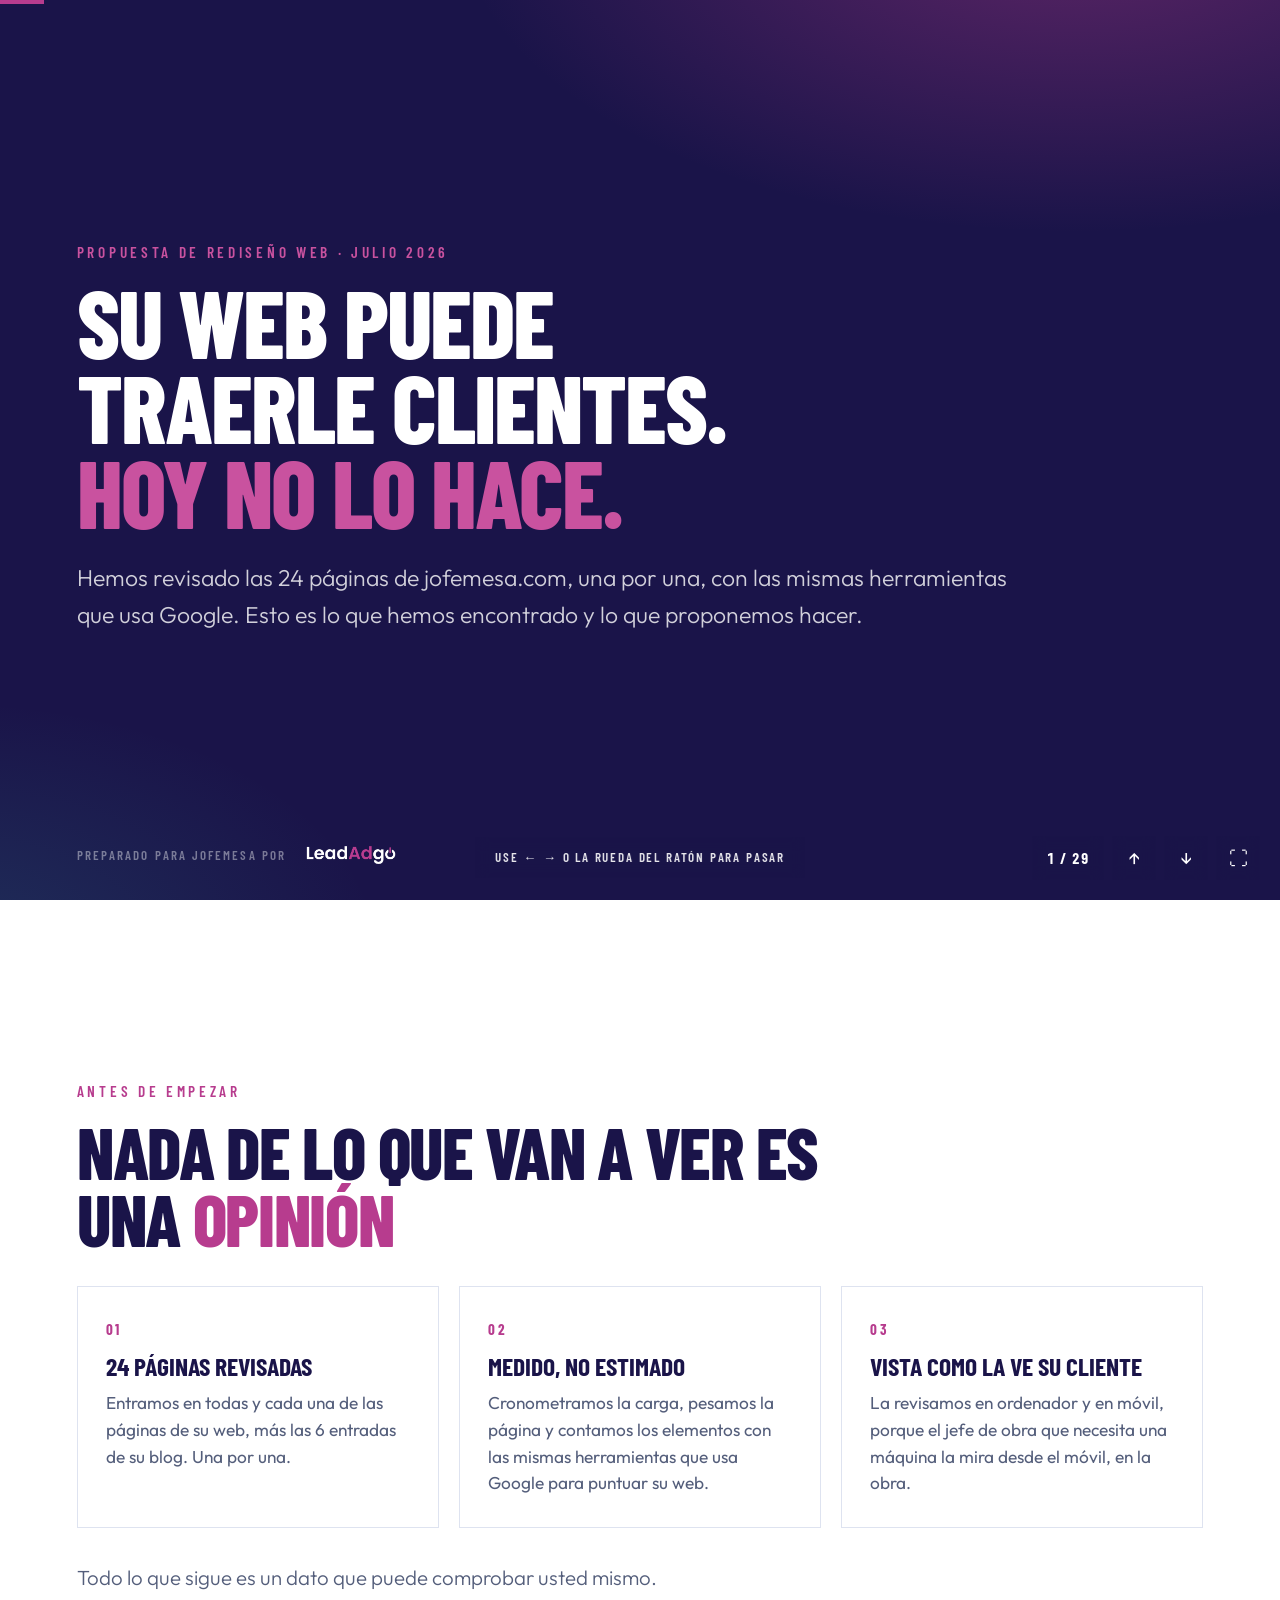
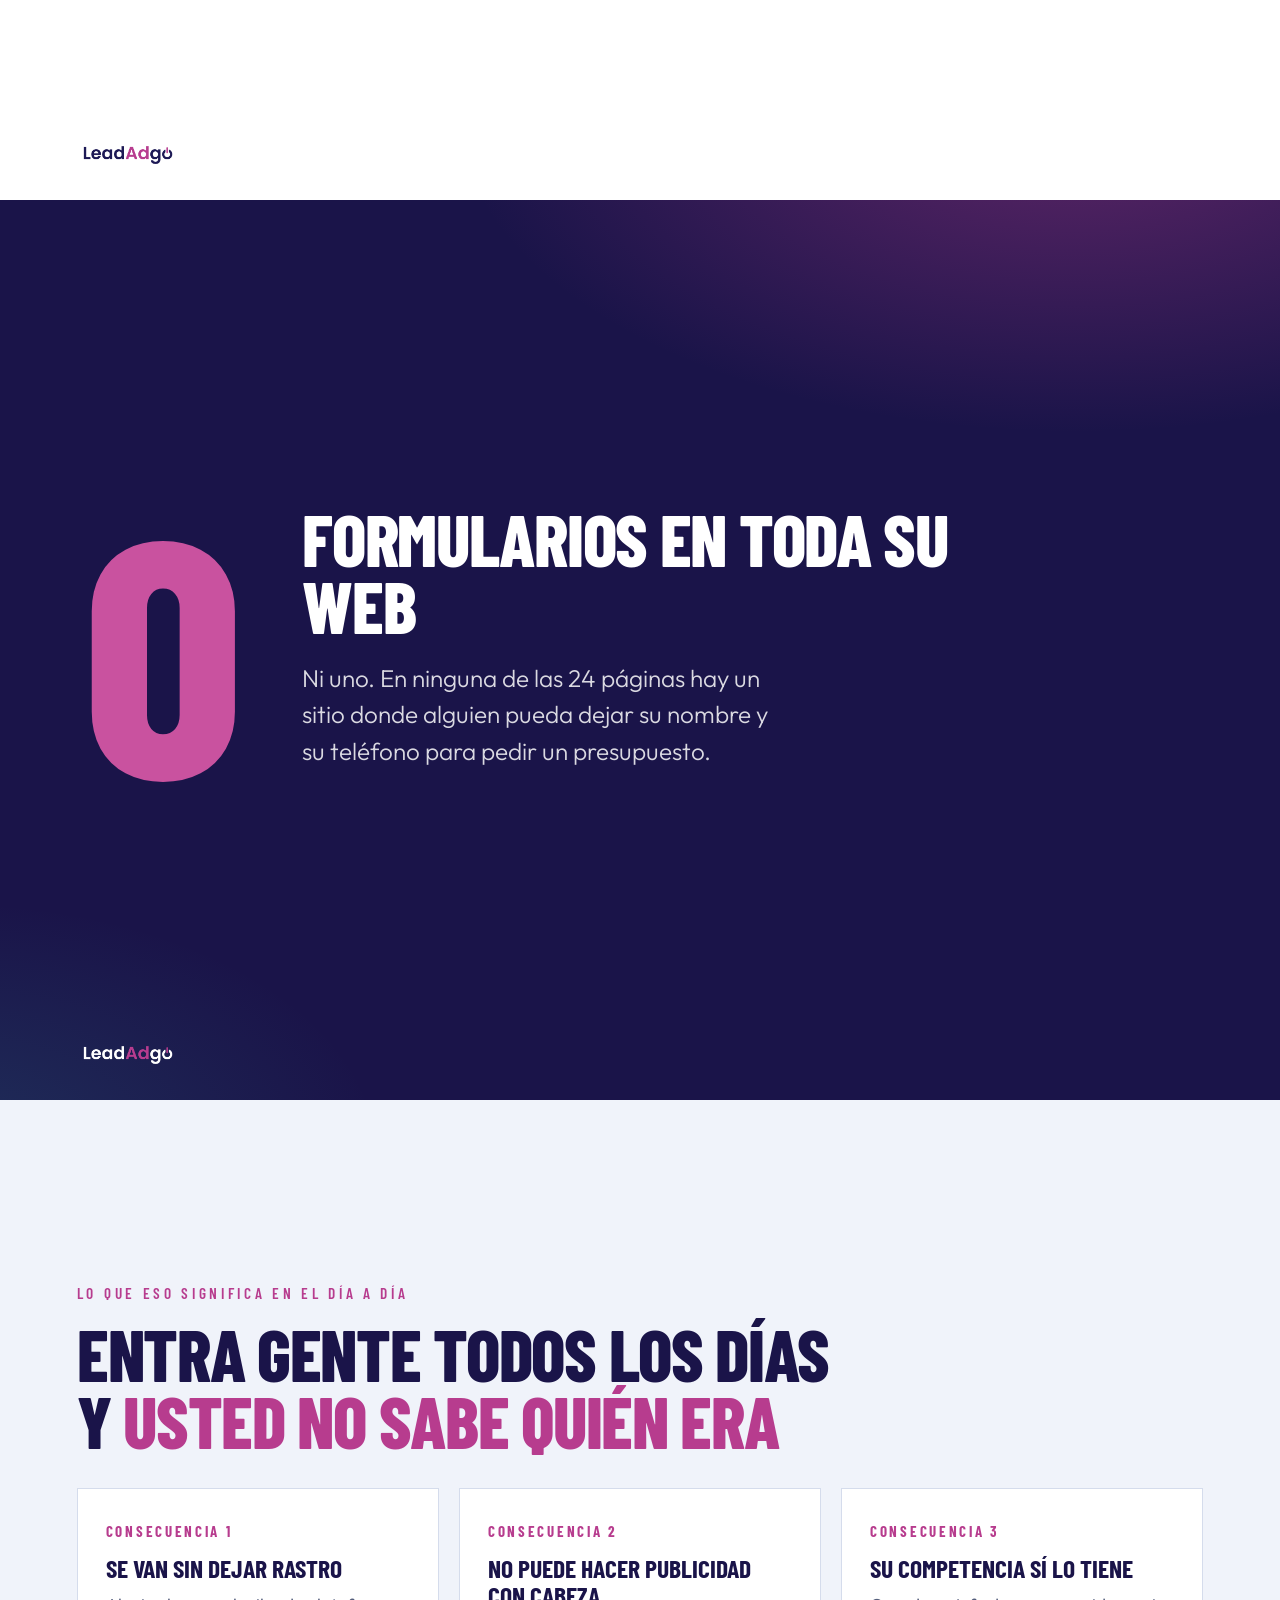
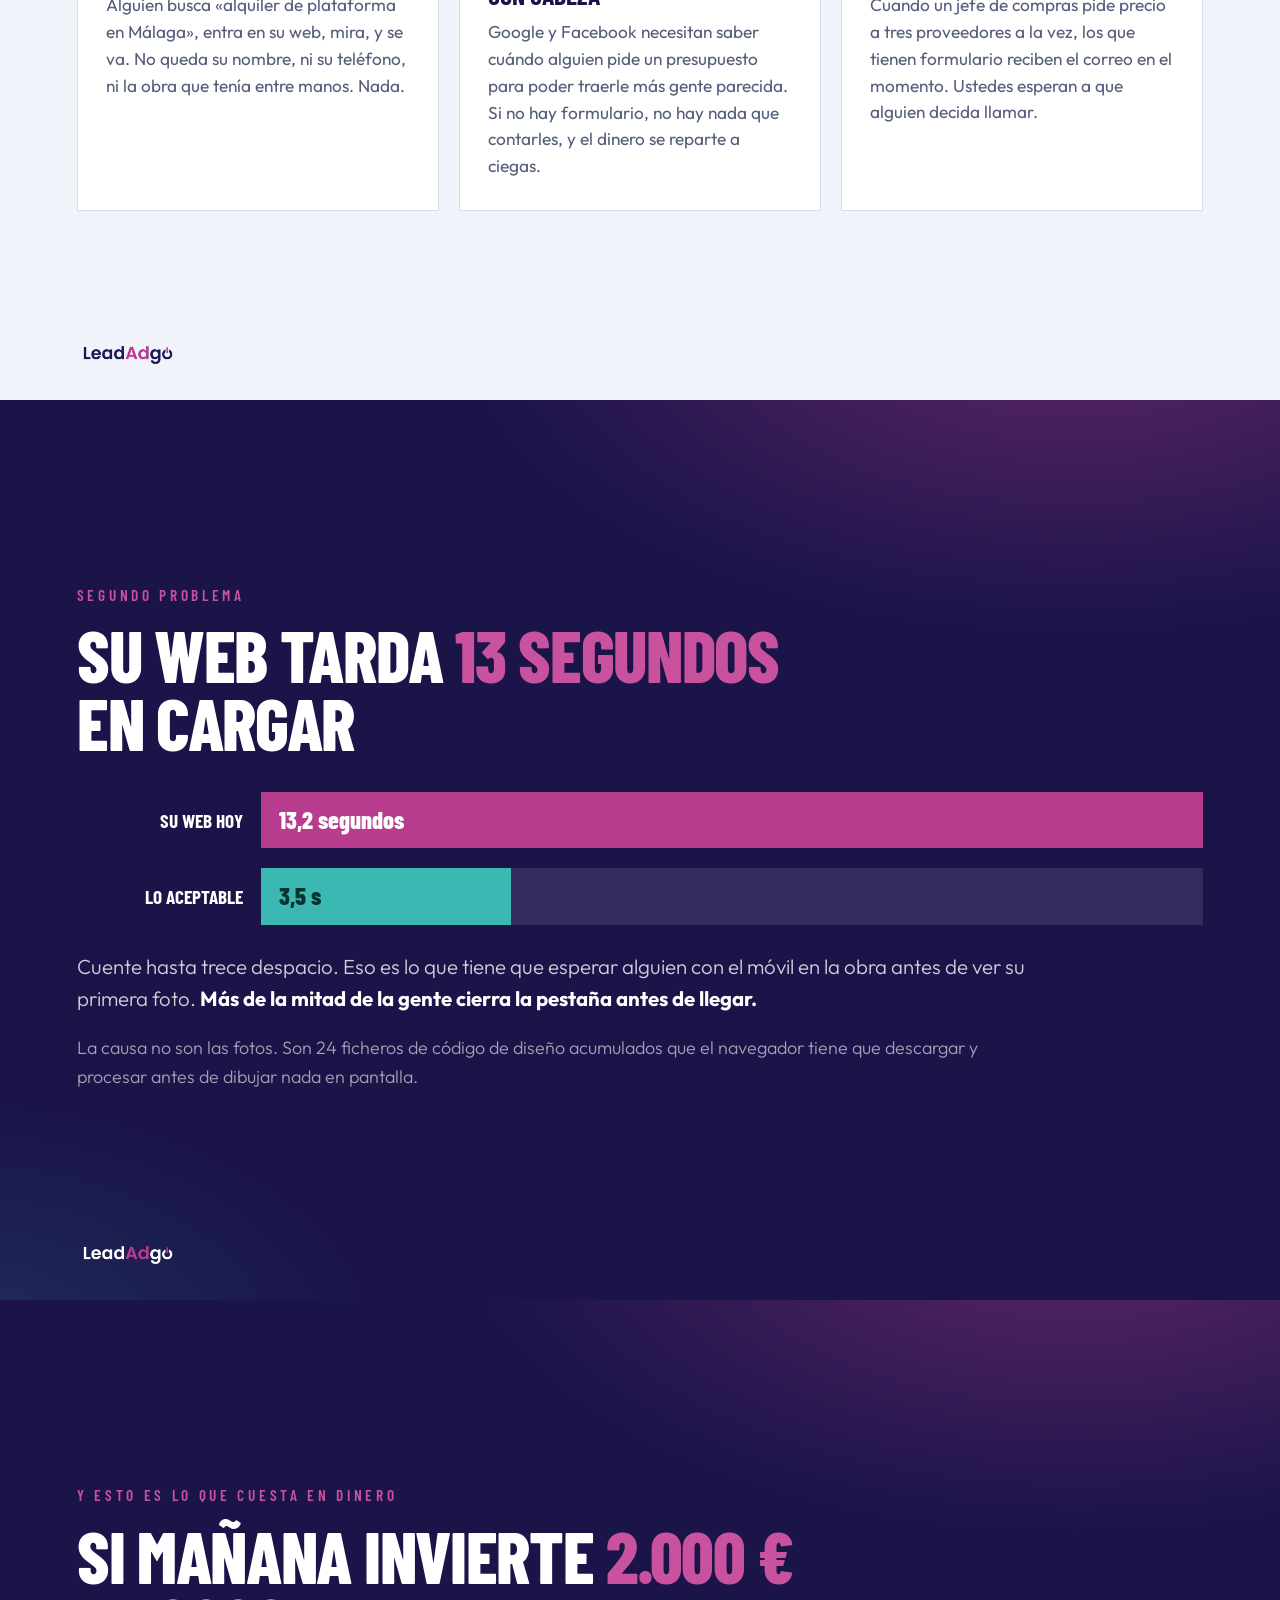
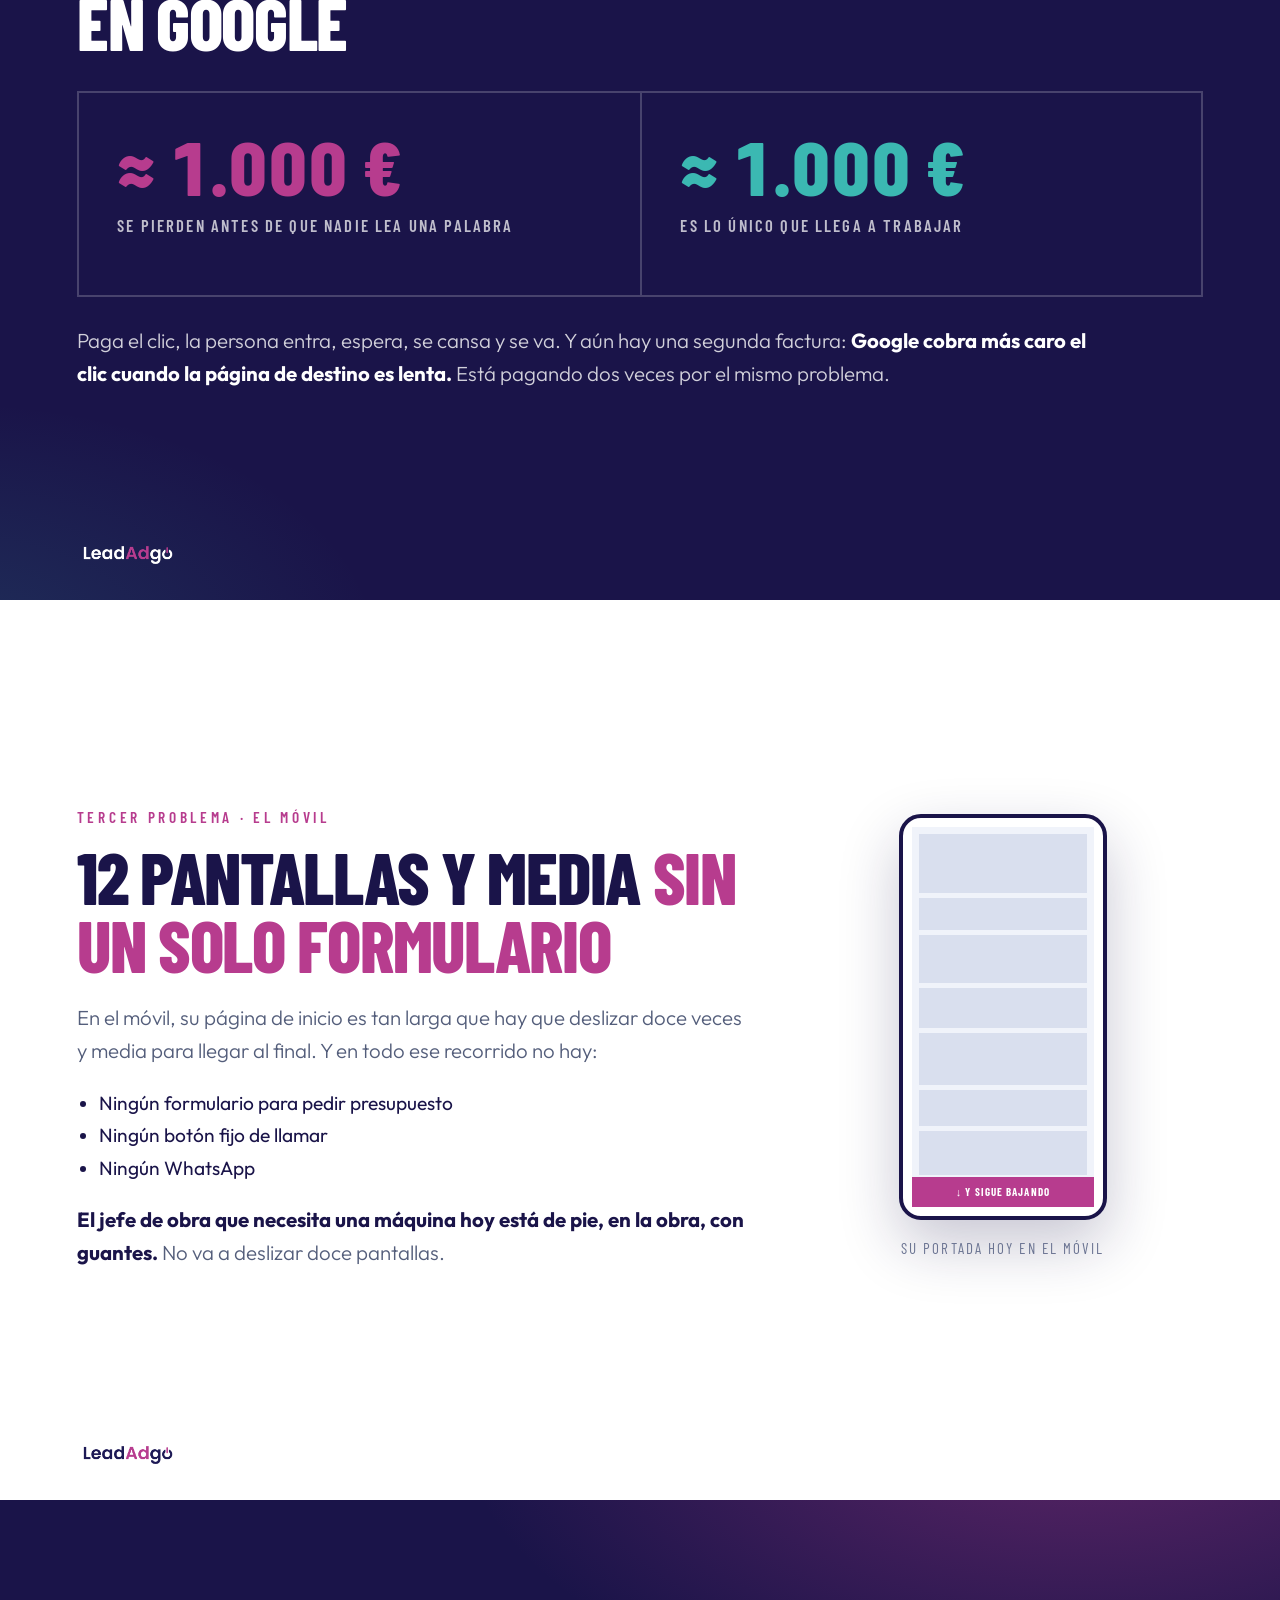
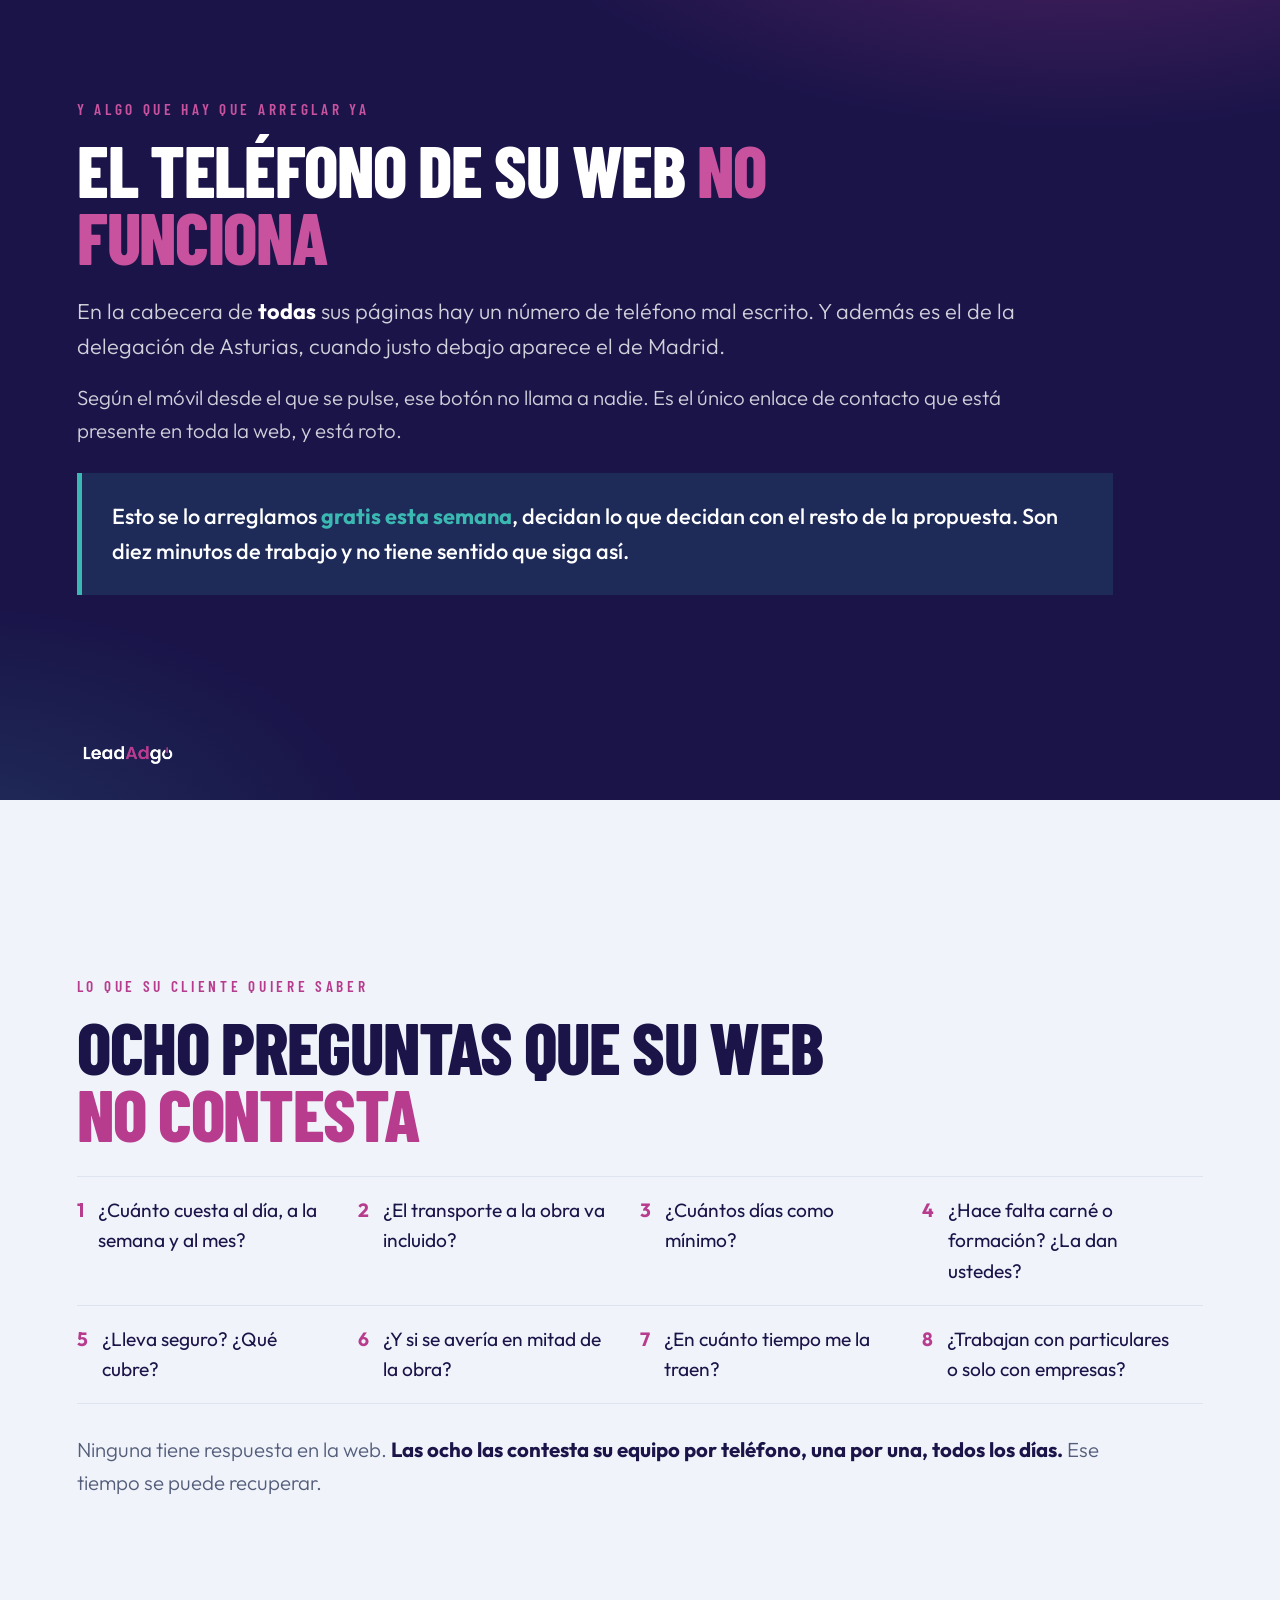
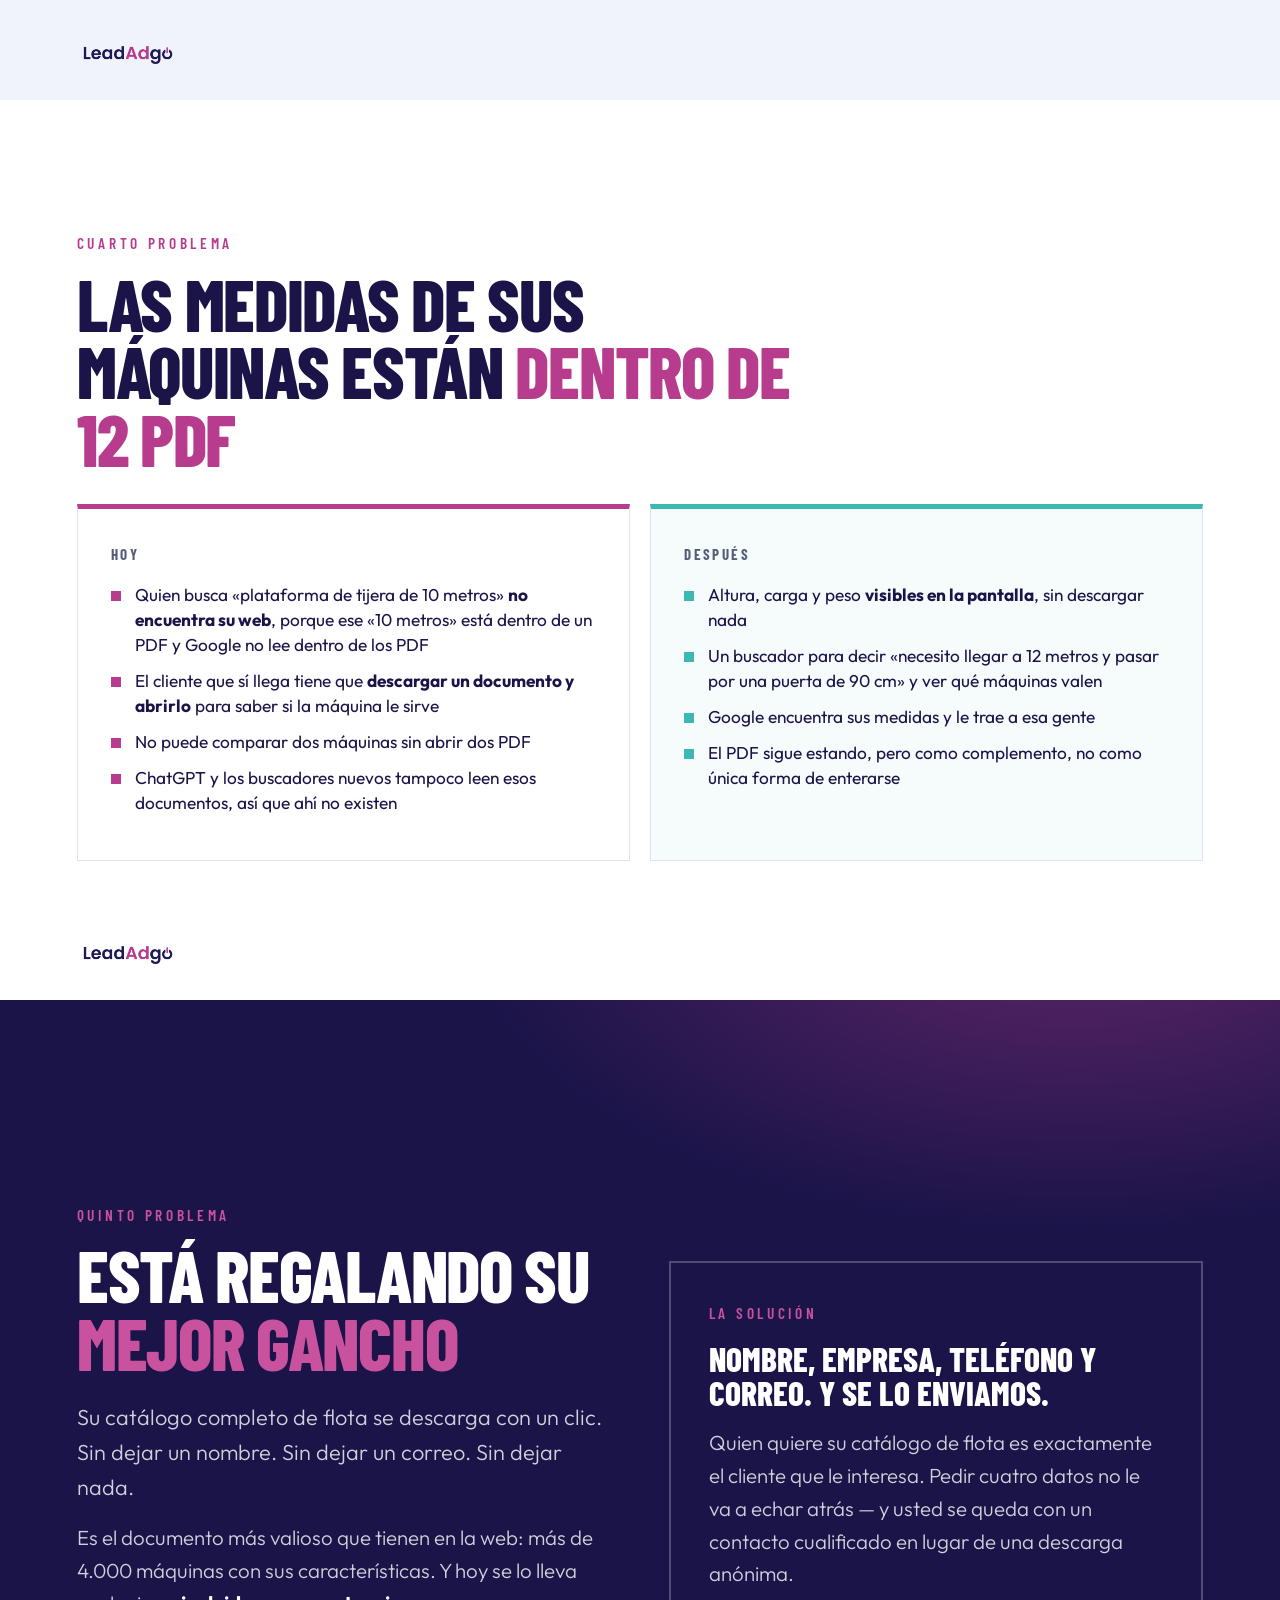
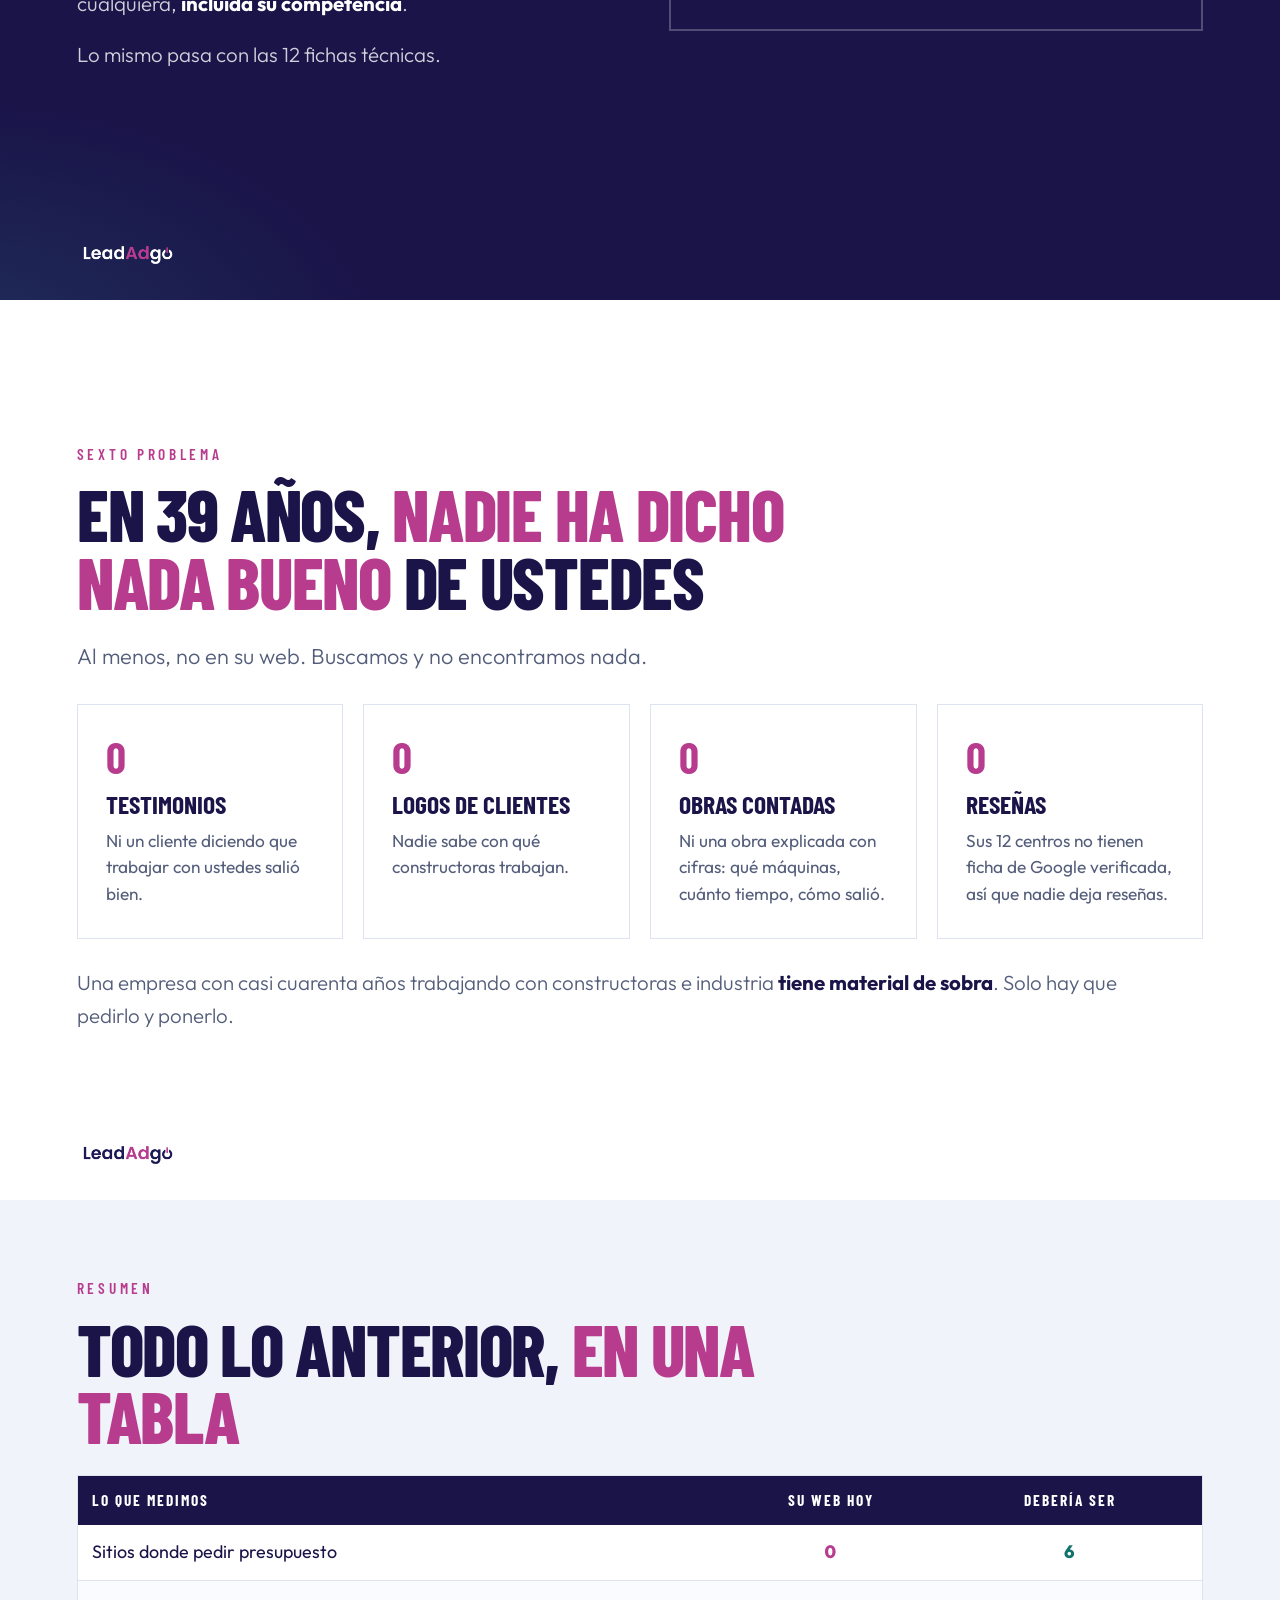
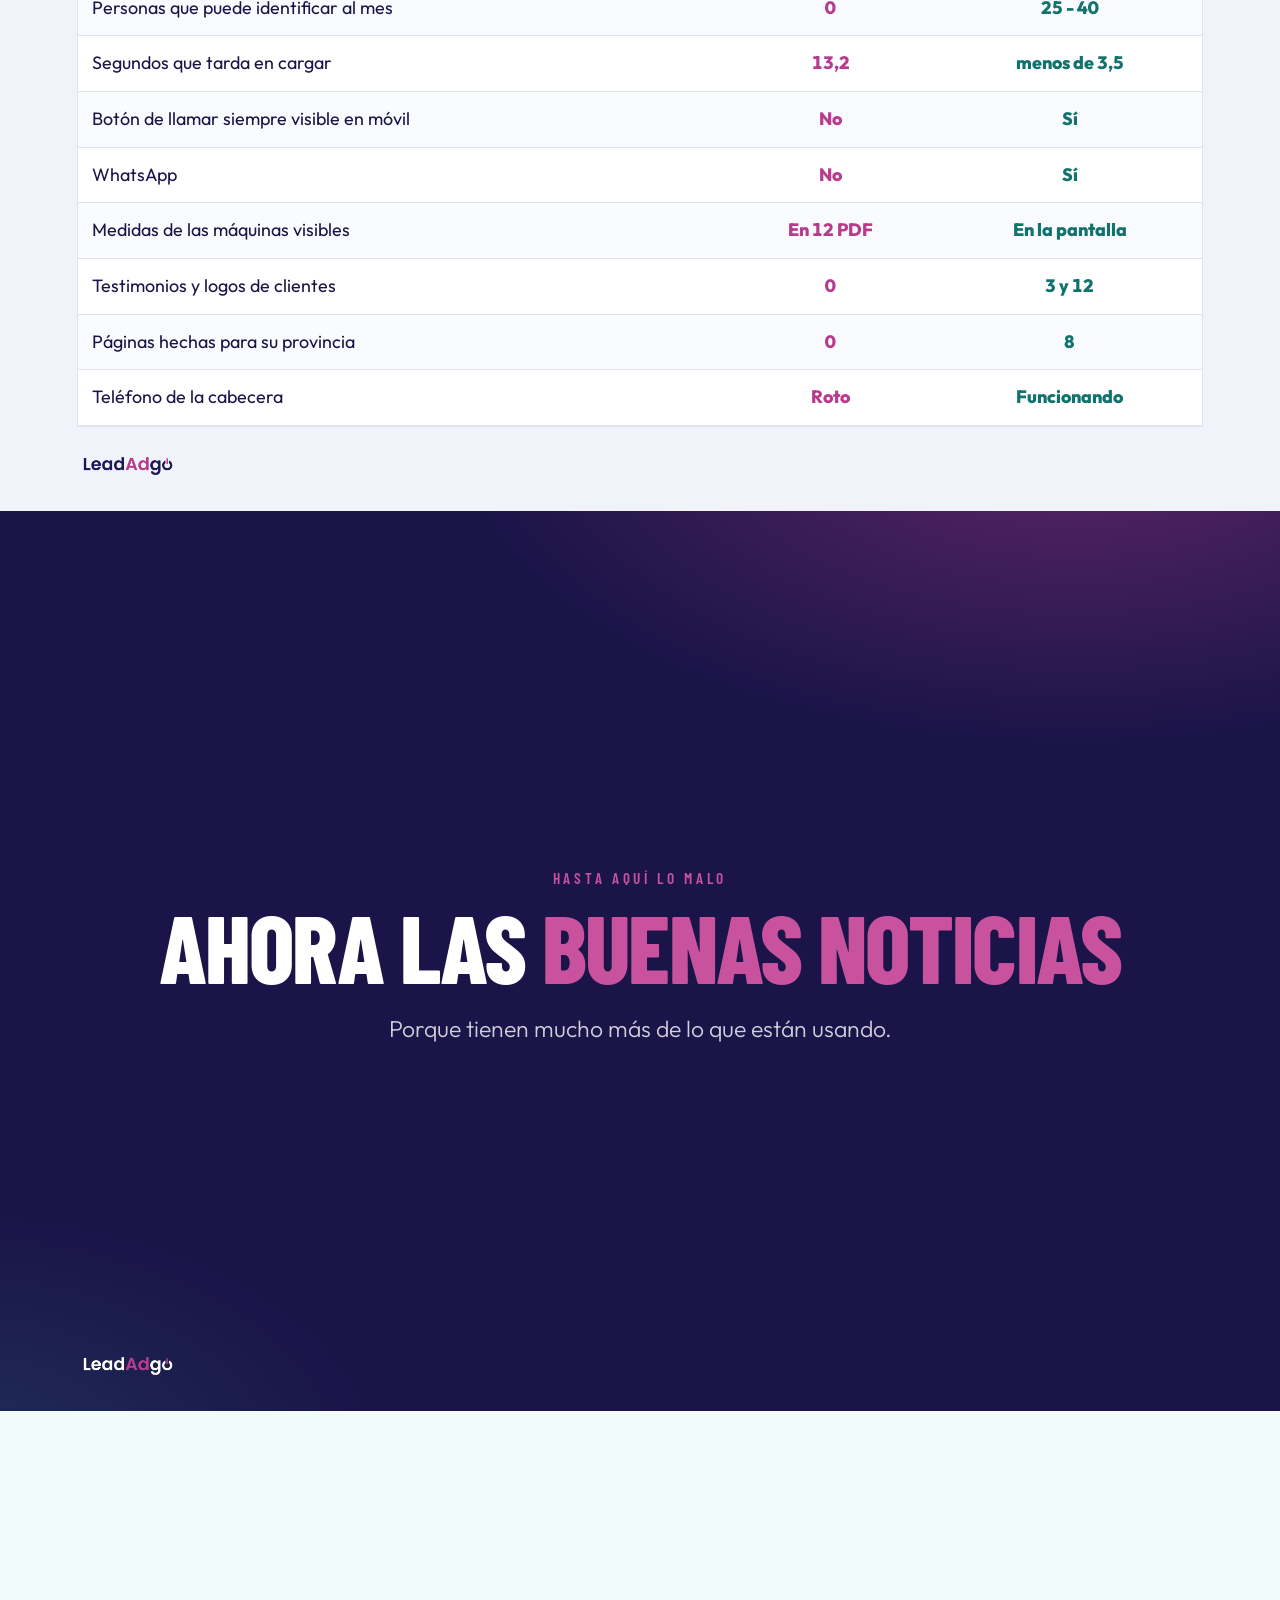
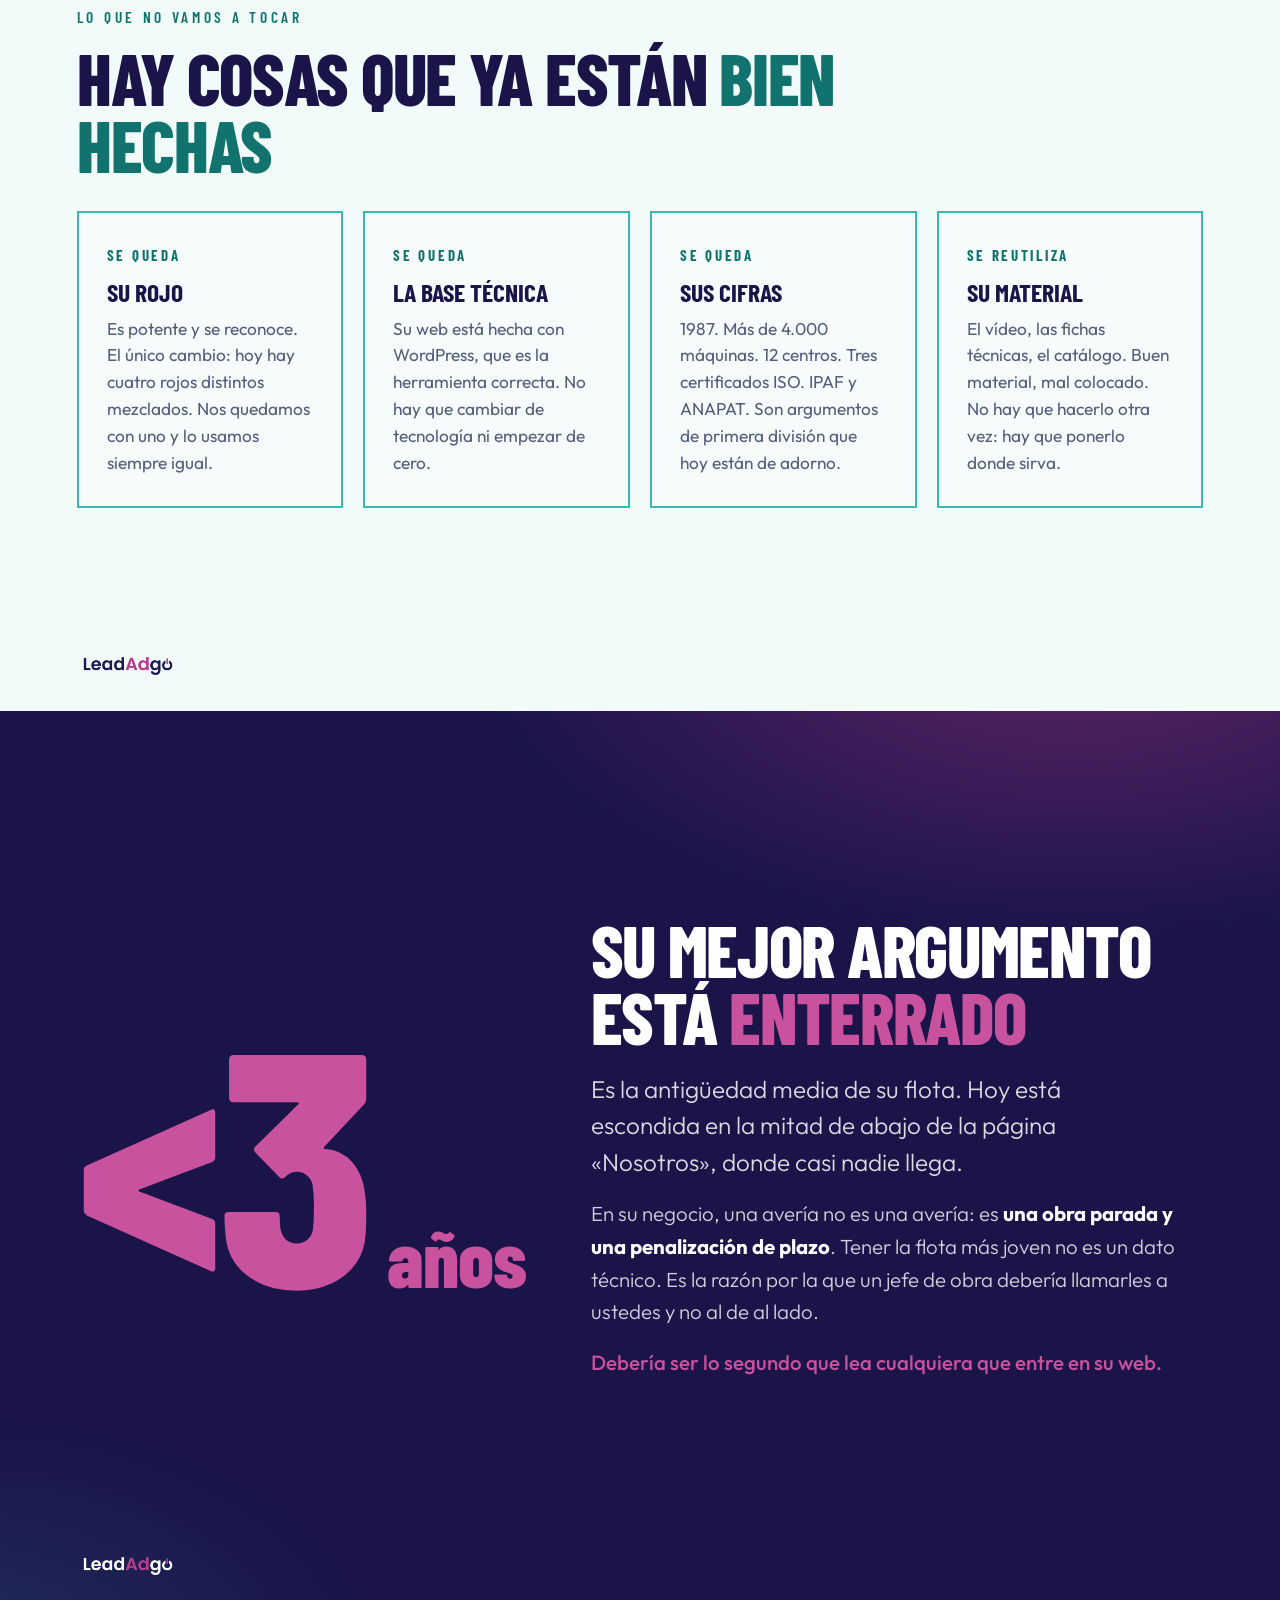
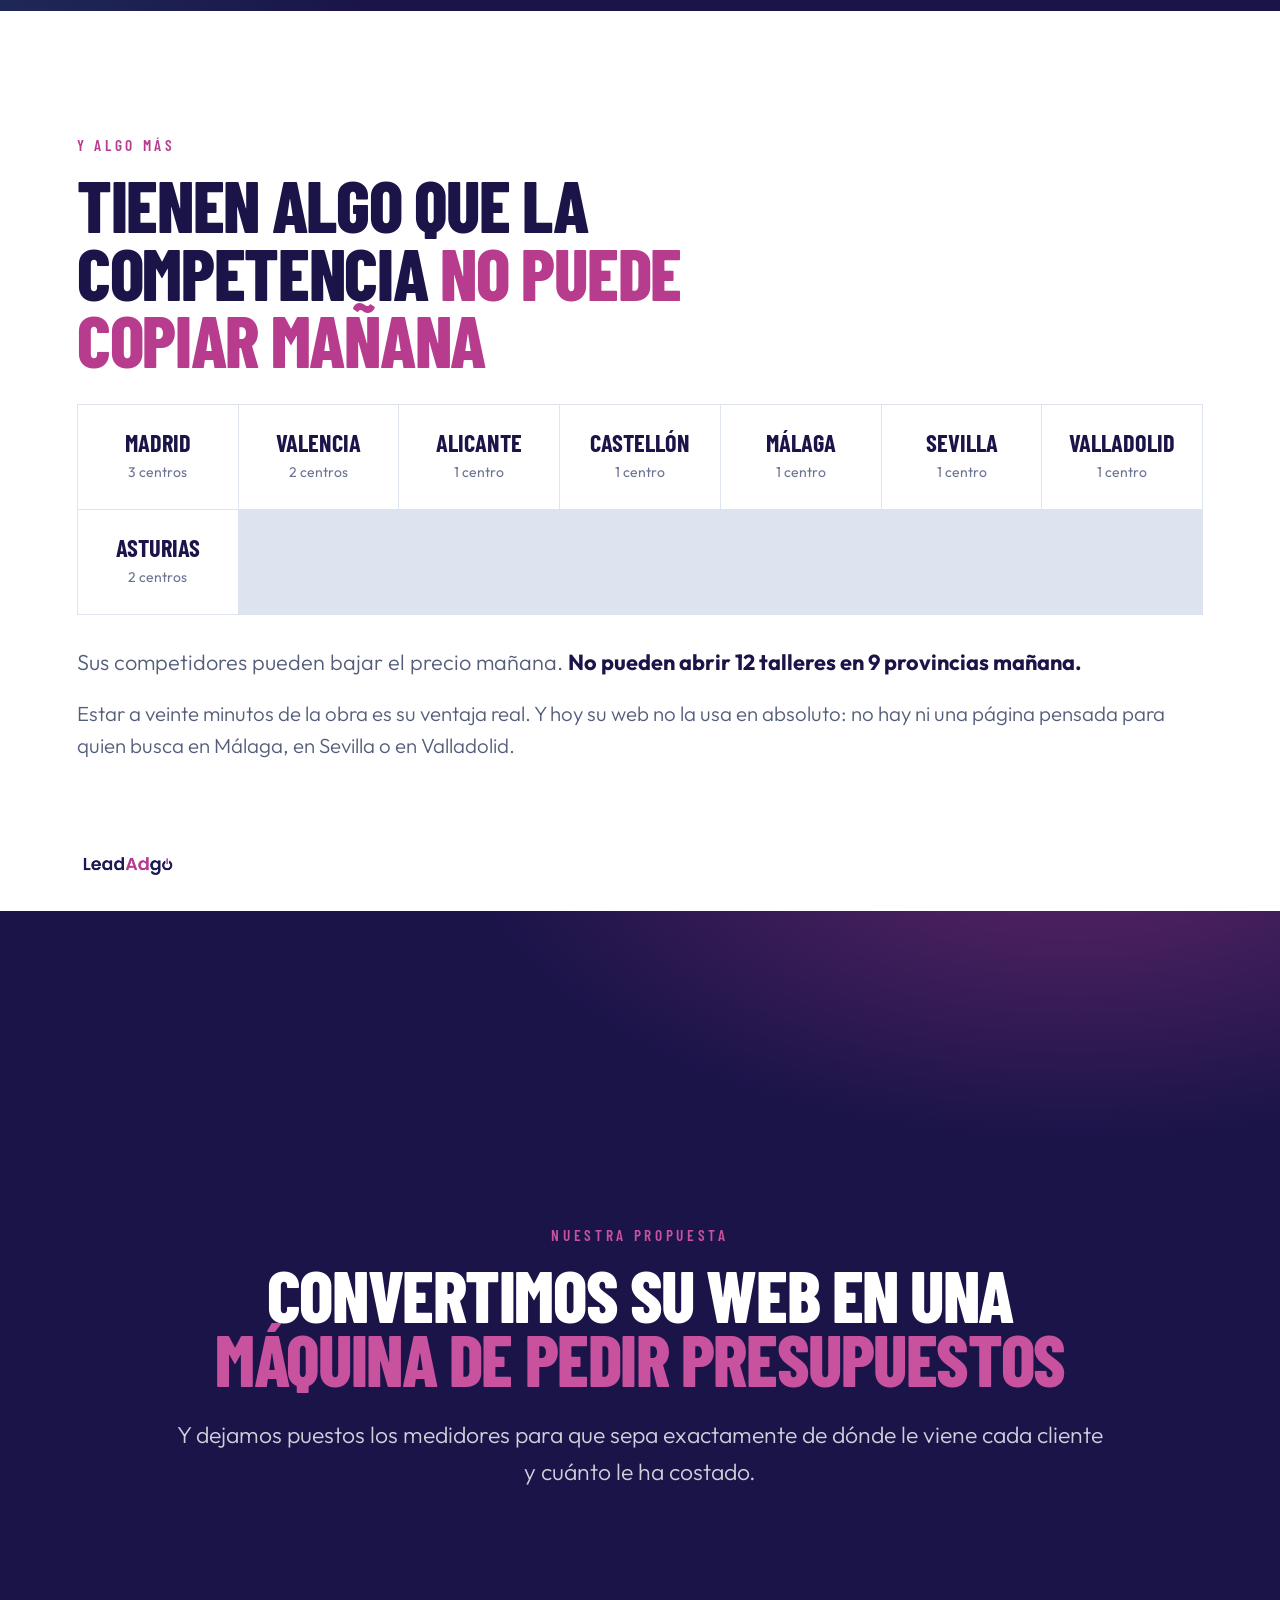
==== commit 83b12112: "Actualiza precios y logo de la presentacion cliente - Lanzamiento 1.950 -> 3.000 EUR, Conversion 3.5" ====
--- a/JOFEMESA/Nueva carpeta/05-Presentacion-Cliente.html
+++ b/JOFEMESA/Nueva carpeta/05-Presentacion-Cliente.html
@@ -242,7 +242,7 @@
 /* ============ CRÉDITO DE PIE ============ */
 .credit{position:absolute;left:6vw;bottom:30px;display:flex;align-items:center;gap:14px;font-family:var(--fd);font-size:13px;font-weight:600;letter-spacing:.16em;text-transform:uppercase;color:var(--t3);z-index:2}
 .s.navy .credit{color:rgba(255,255,255,.42)}
-.credit .logo-img{height:22px}
+.credit .logo-img{height:30px}
 
 /* ============ CONTROLES ============ */
 .progress{position:fixed;top:0;left:0;height:4px;background:var(--mag);z-index:200;width:0;transition:width .18s ease}
@@ -783,8 +783,8 @@
         <div class="h">
           <p class="nm">Lanzamiento</p>
           <p class="tg">Para arrancar y tapar la fuga principal.</p>
-          <div class="pr">1.950<sup>€</sup></div>
-          <p class="vat">Sin IVA · en tres pagos</p>
+          <div class="pr">3.000<sup>€</sup></div>
+          <p class="vat">Sin IVA · en dos pagos</p>
         </div>
         <div class="b">
           <ul>
@@ -804,8 +804,8 @@
         <div class="h">
           <p class="nm">Conversión</p>
           <p class="tg">La web completa, midiendo todo.</p>
-          <div class="pr">3.500<sup>€</sup></div>
-          <p class="vat">Sin IVA · en tres pagos</p>
+          <div class="pr">5.000<sup>€</sup></div>
+          <p class="vat">Sin IVA · en dos pagos</p>
         </div>
         <div class="b">
           <p class="pre">Todo lo anterior, y además:</p>
@@ -825,8 +825,8 @@
         <div class="h">
           <p class="nm">Performance</p>
           <p class="tg">Todo, y listo para crecer en las 8 provincias.</p>
-          <div class="pr">5.900<sup>€</sup></div>
-          <p class="vat">Sin IVA · en tres pagos</p>
+          <div class="pr">9.500<sup>€</sup></div>
+          <p class="vat">Sin IVA · en dos pagos</p>
         </div>
         <div class="b">
           <p class="pre">Todo lo anterior, y además:</p>
@@ -842,7 +842,7 @@
       </div>
 
     </div>
-    <p class="lede" style="margin-top:24px;max-width:88ch;font-size:clamp(17px,1.4vw,20px)">Precios sin IVA. Se pagan en tres veces: al empezar, al aprobar el diseño y al publicar. La web está lista en <strong>6 o 7 semanas</strong>. La inversión en publicidad de Google se paga aparte y va directamente a Google.</p>
+    <p class="lede" style="margin-top:24px;max-width:88ch;font-size:clamp(17px,1.4vw,20px)">Precios sin IVA. Se pagan en dos veces: al aprobar el diseño y al publicar. La web está lista en <strong>6 o 7 semanas</strong>. La inversión en publicidad de Google se paga aparte y va directamente a Google.</p>
   </div>
   <div class="credit"><img class="logo-img" src="assets/logo.png" alt="LeadAdgo"></div>
 </section>
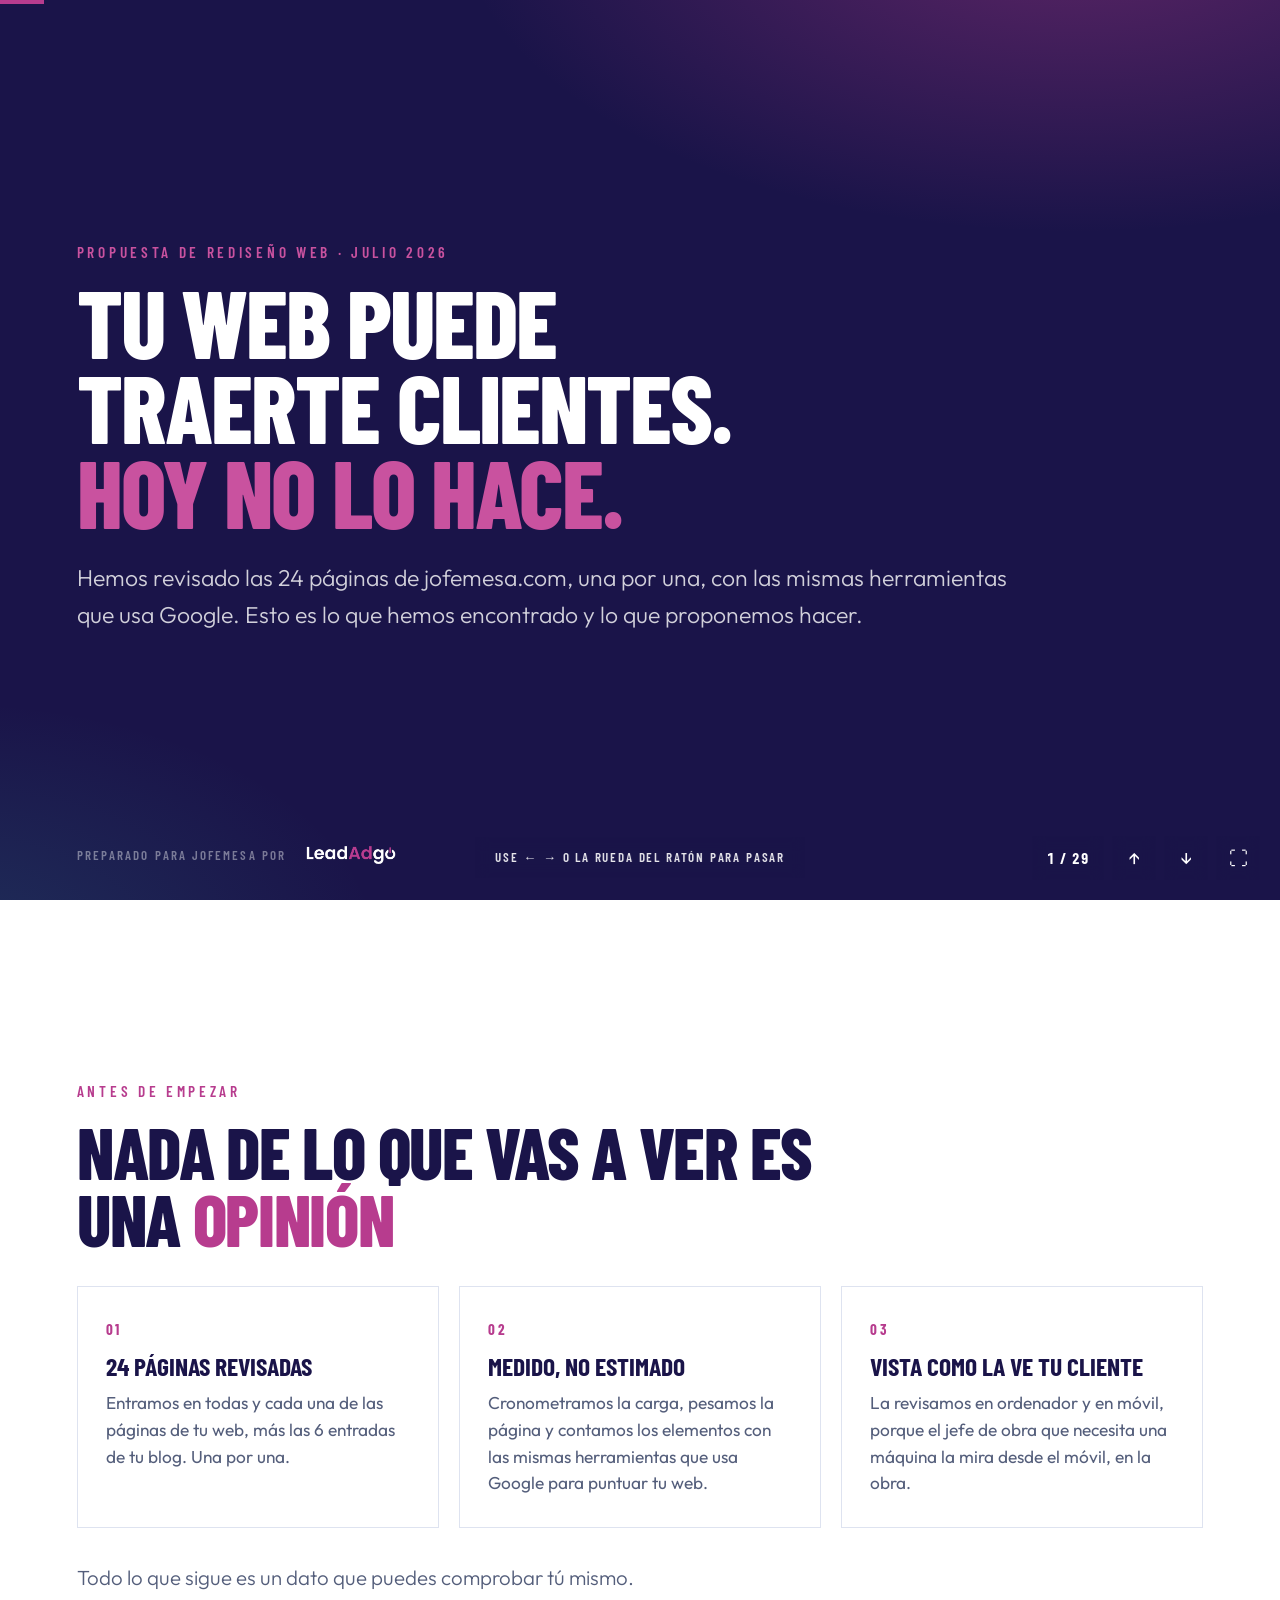
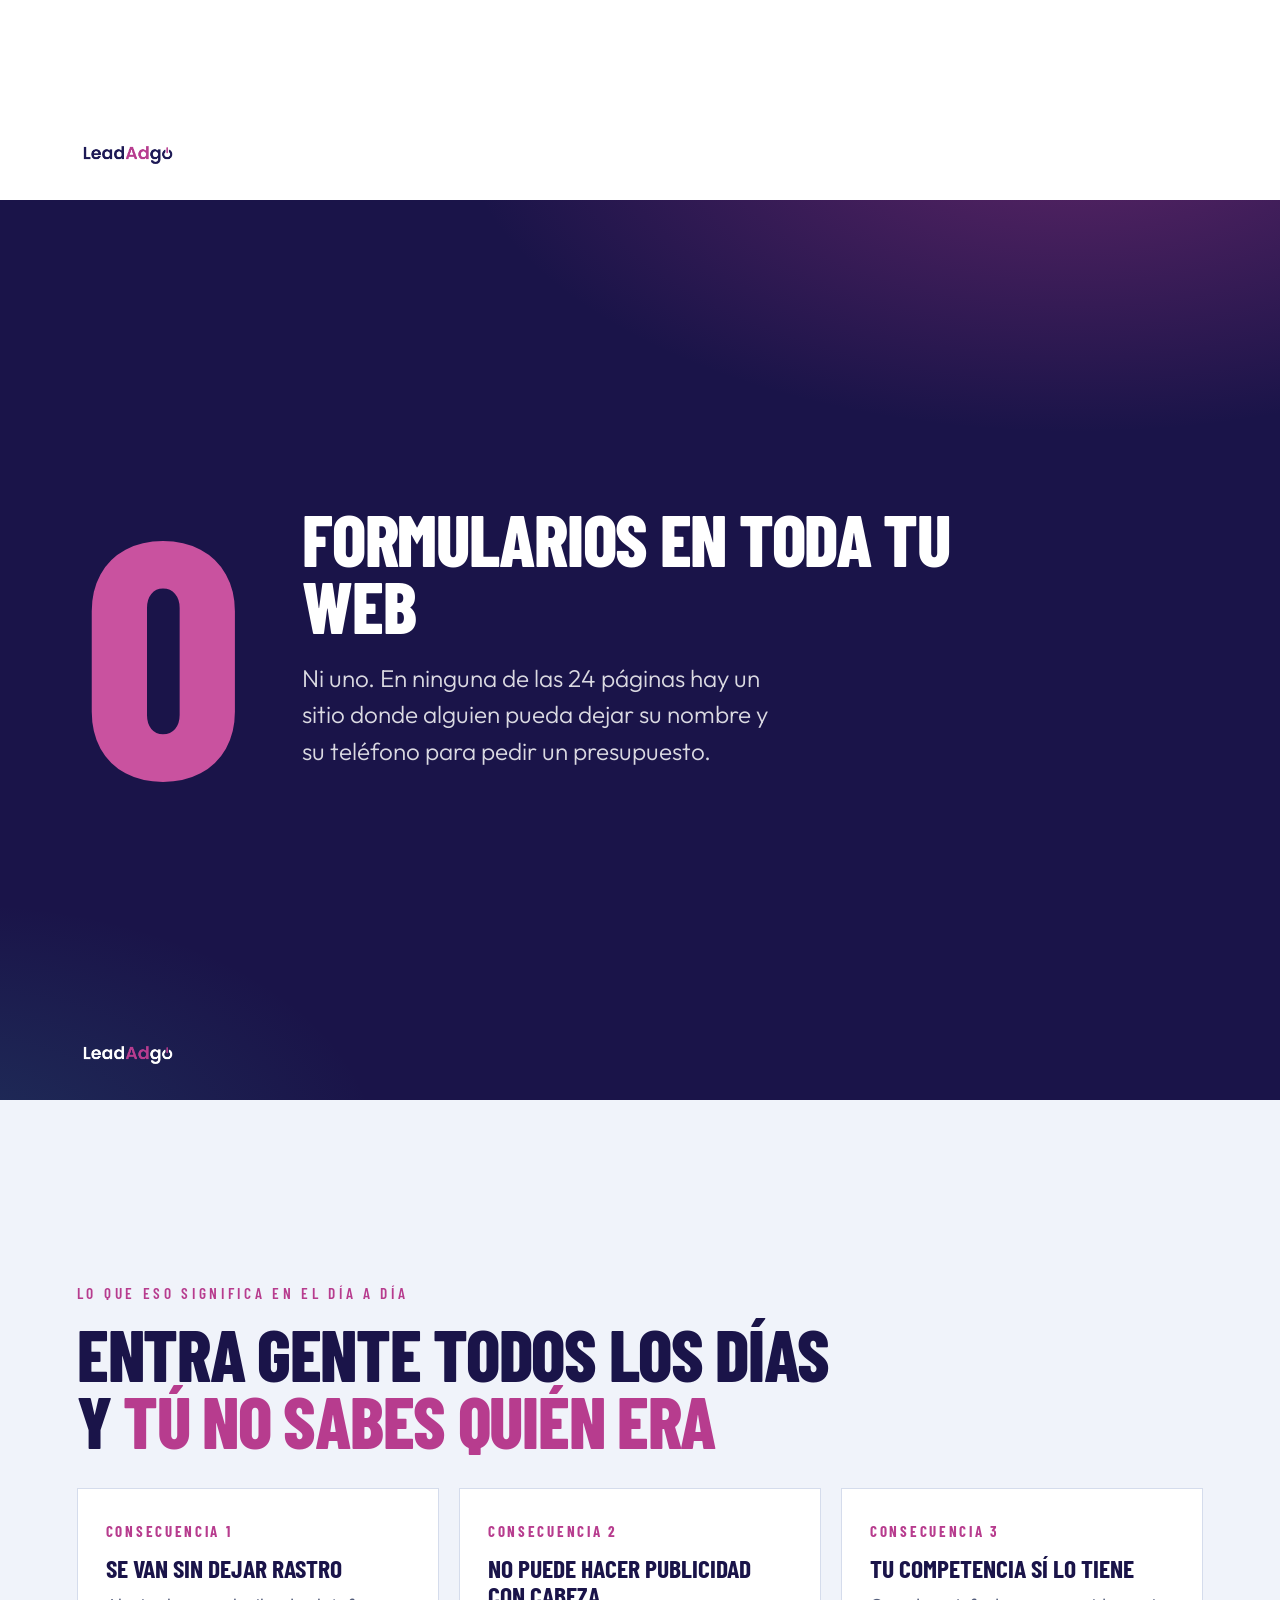
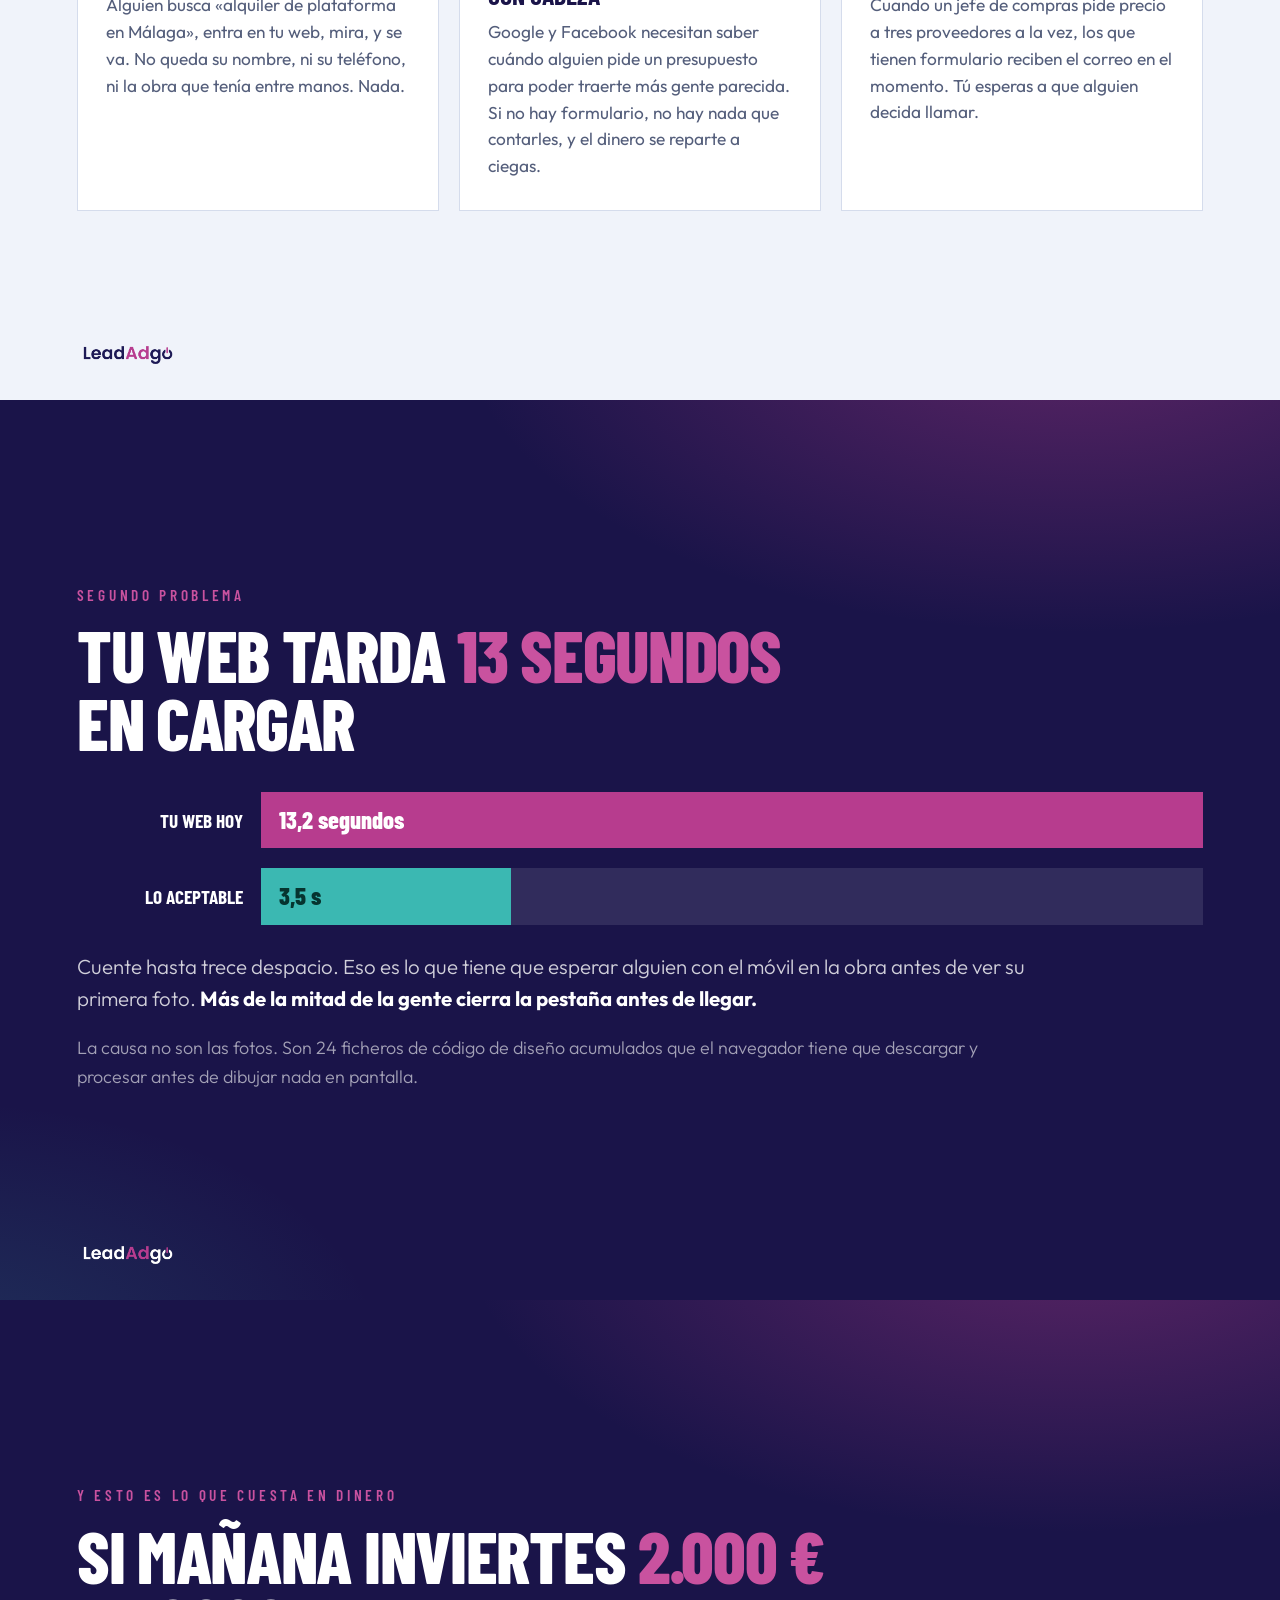
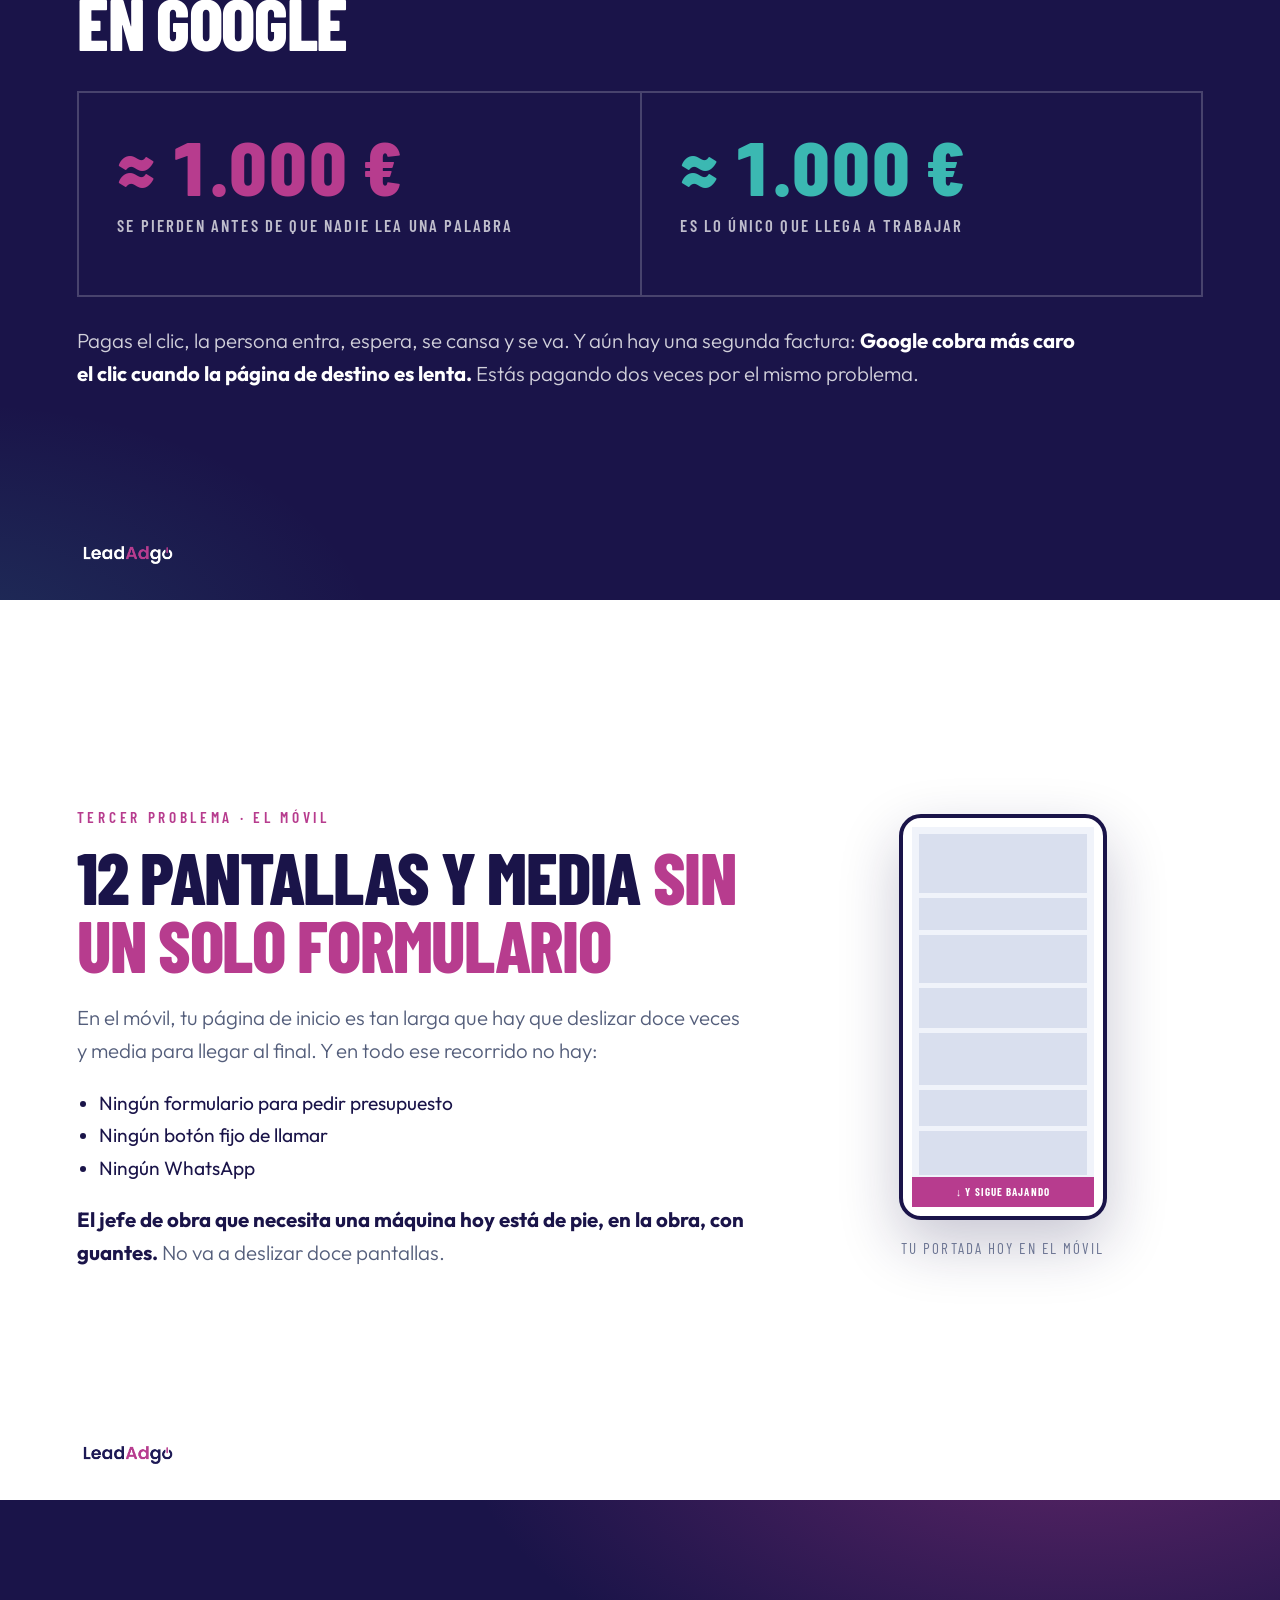
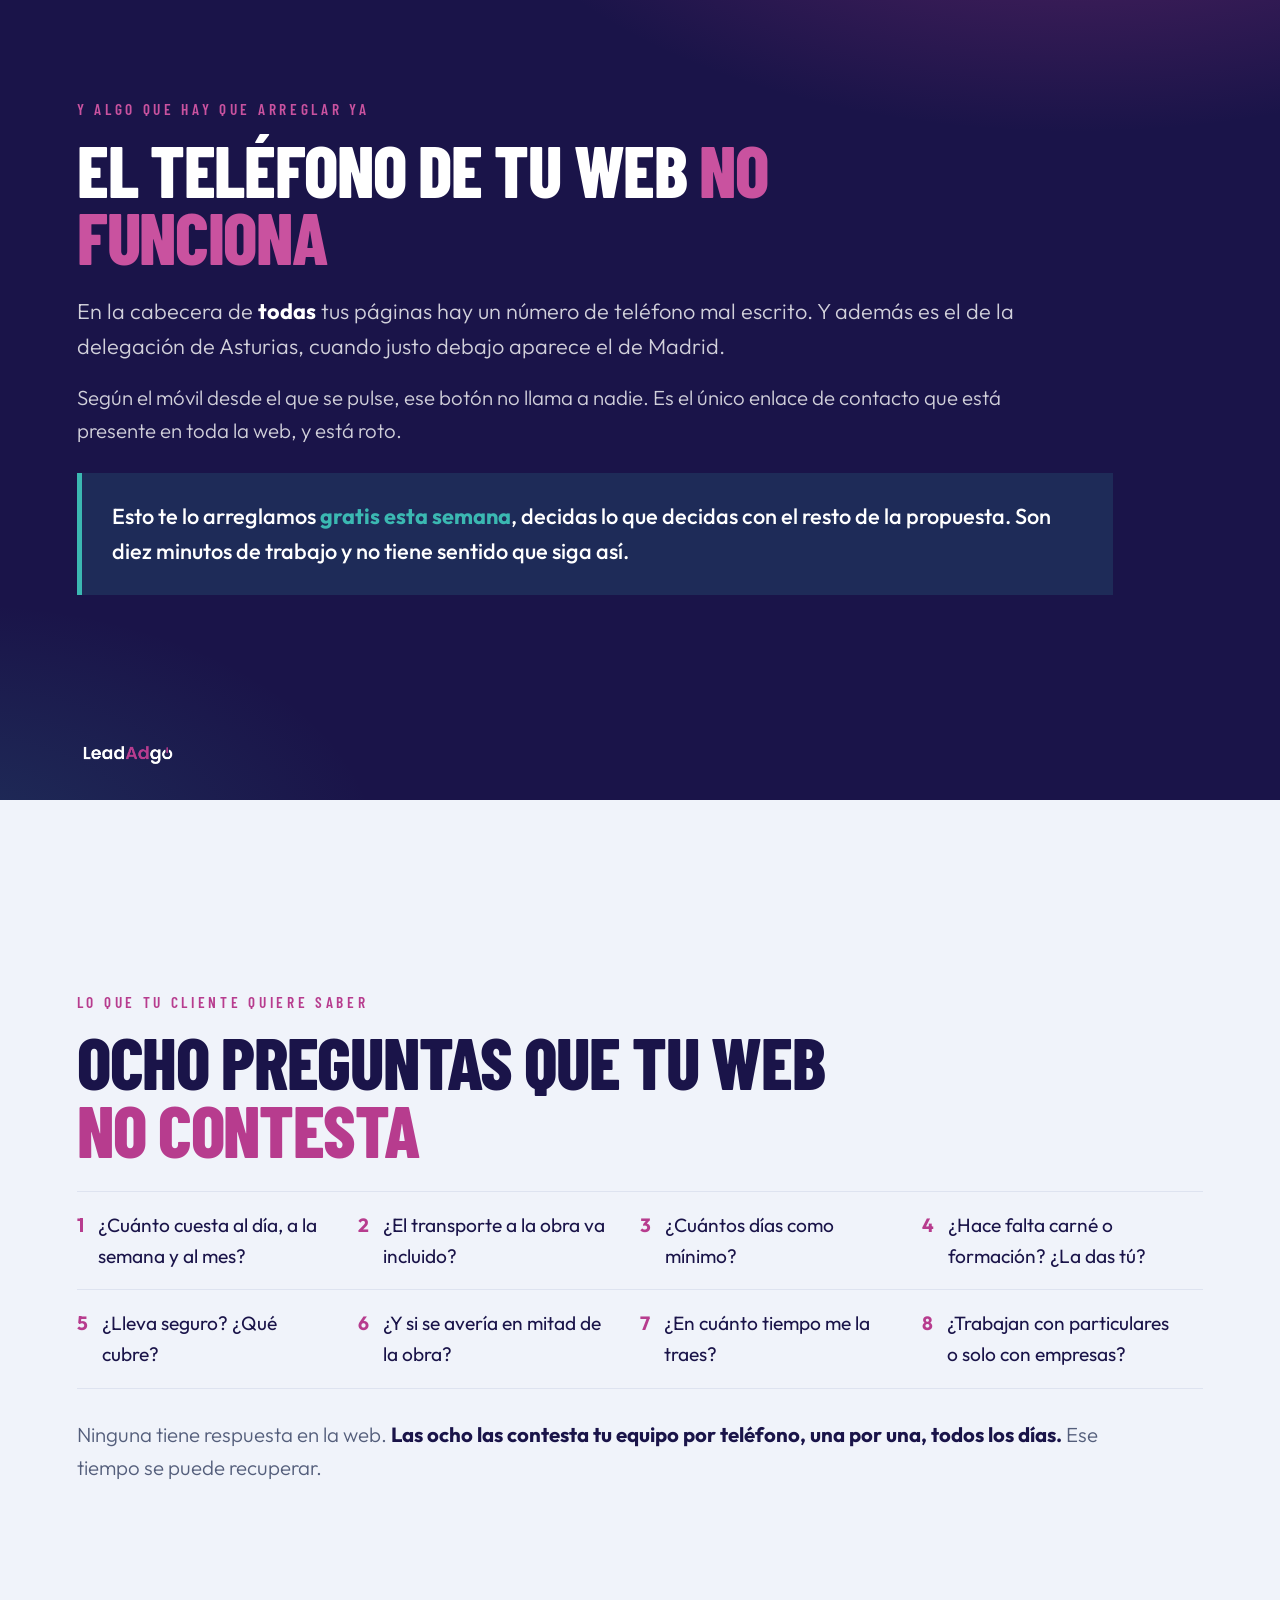
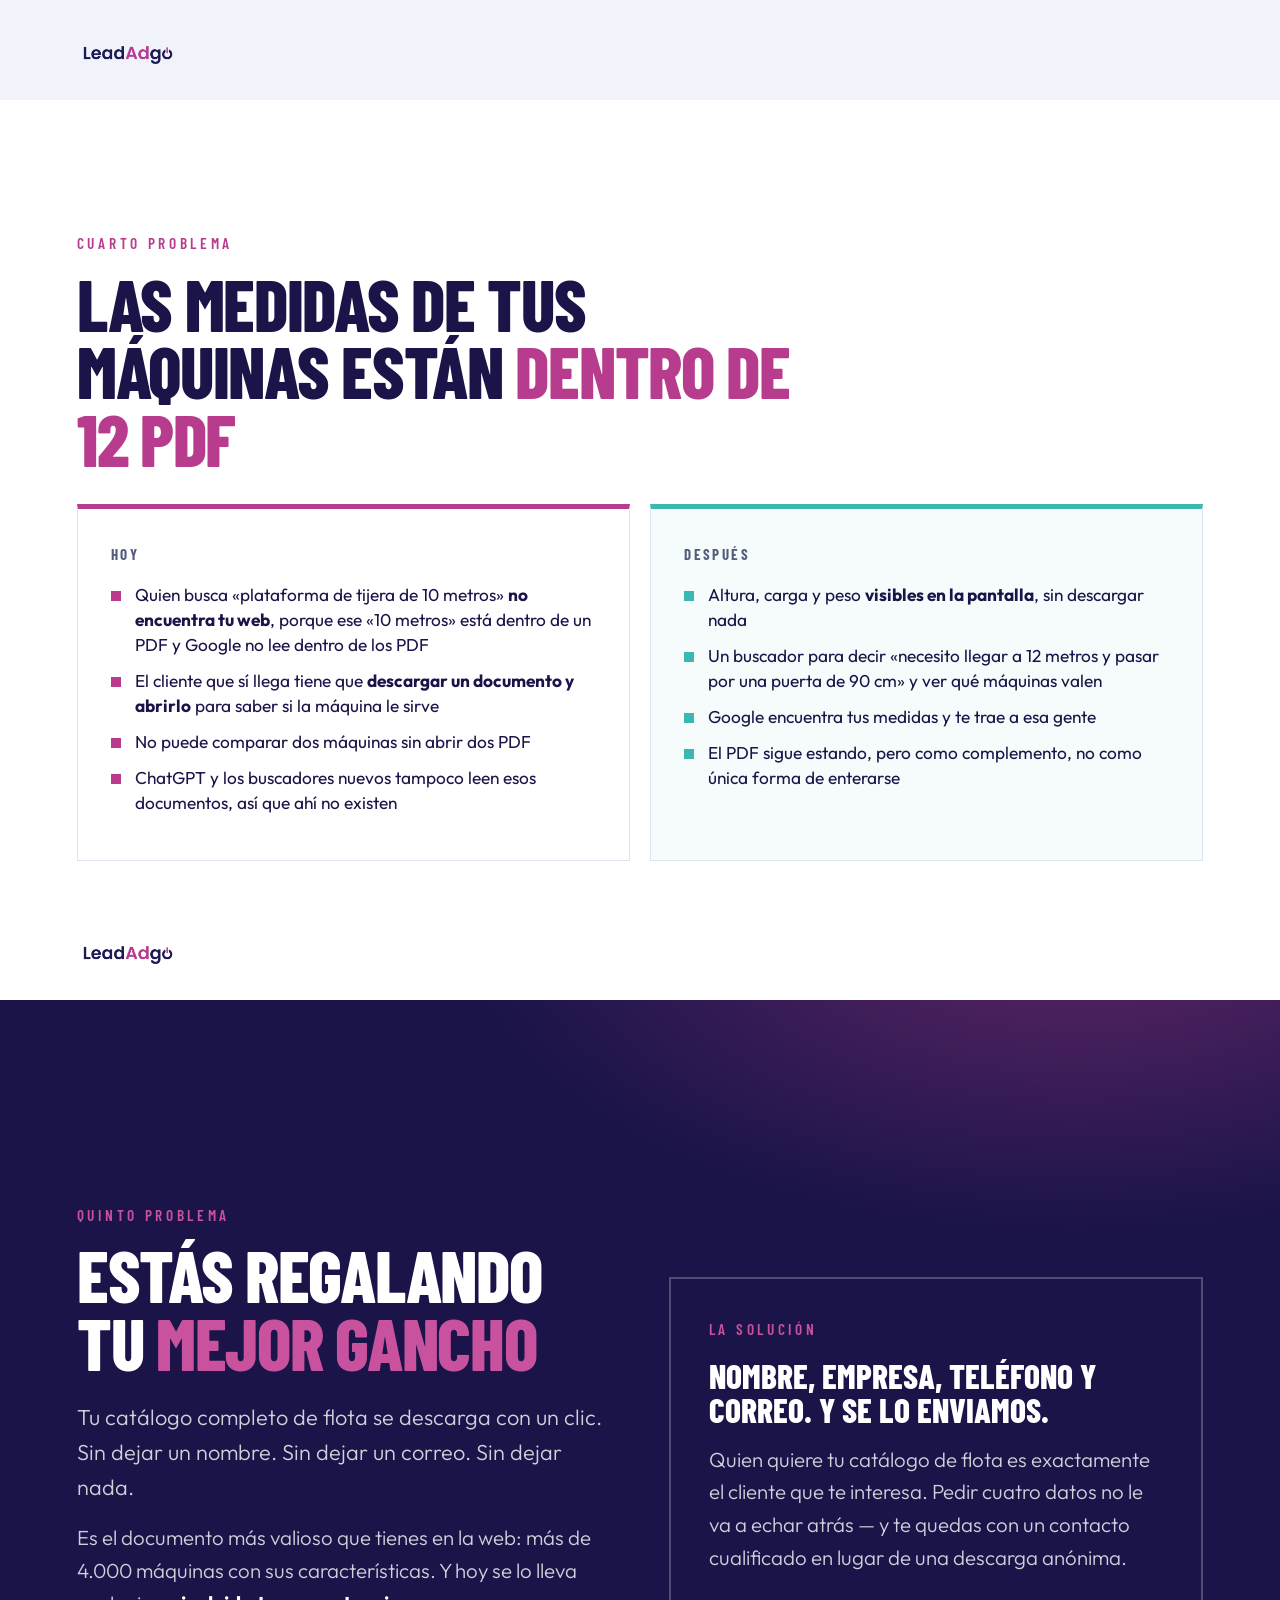
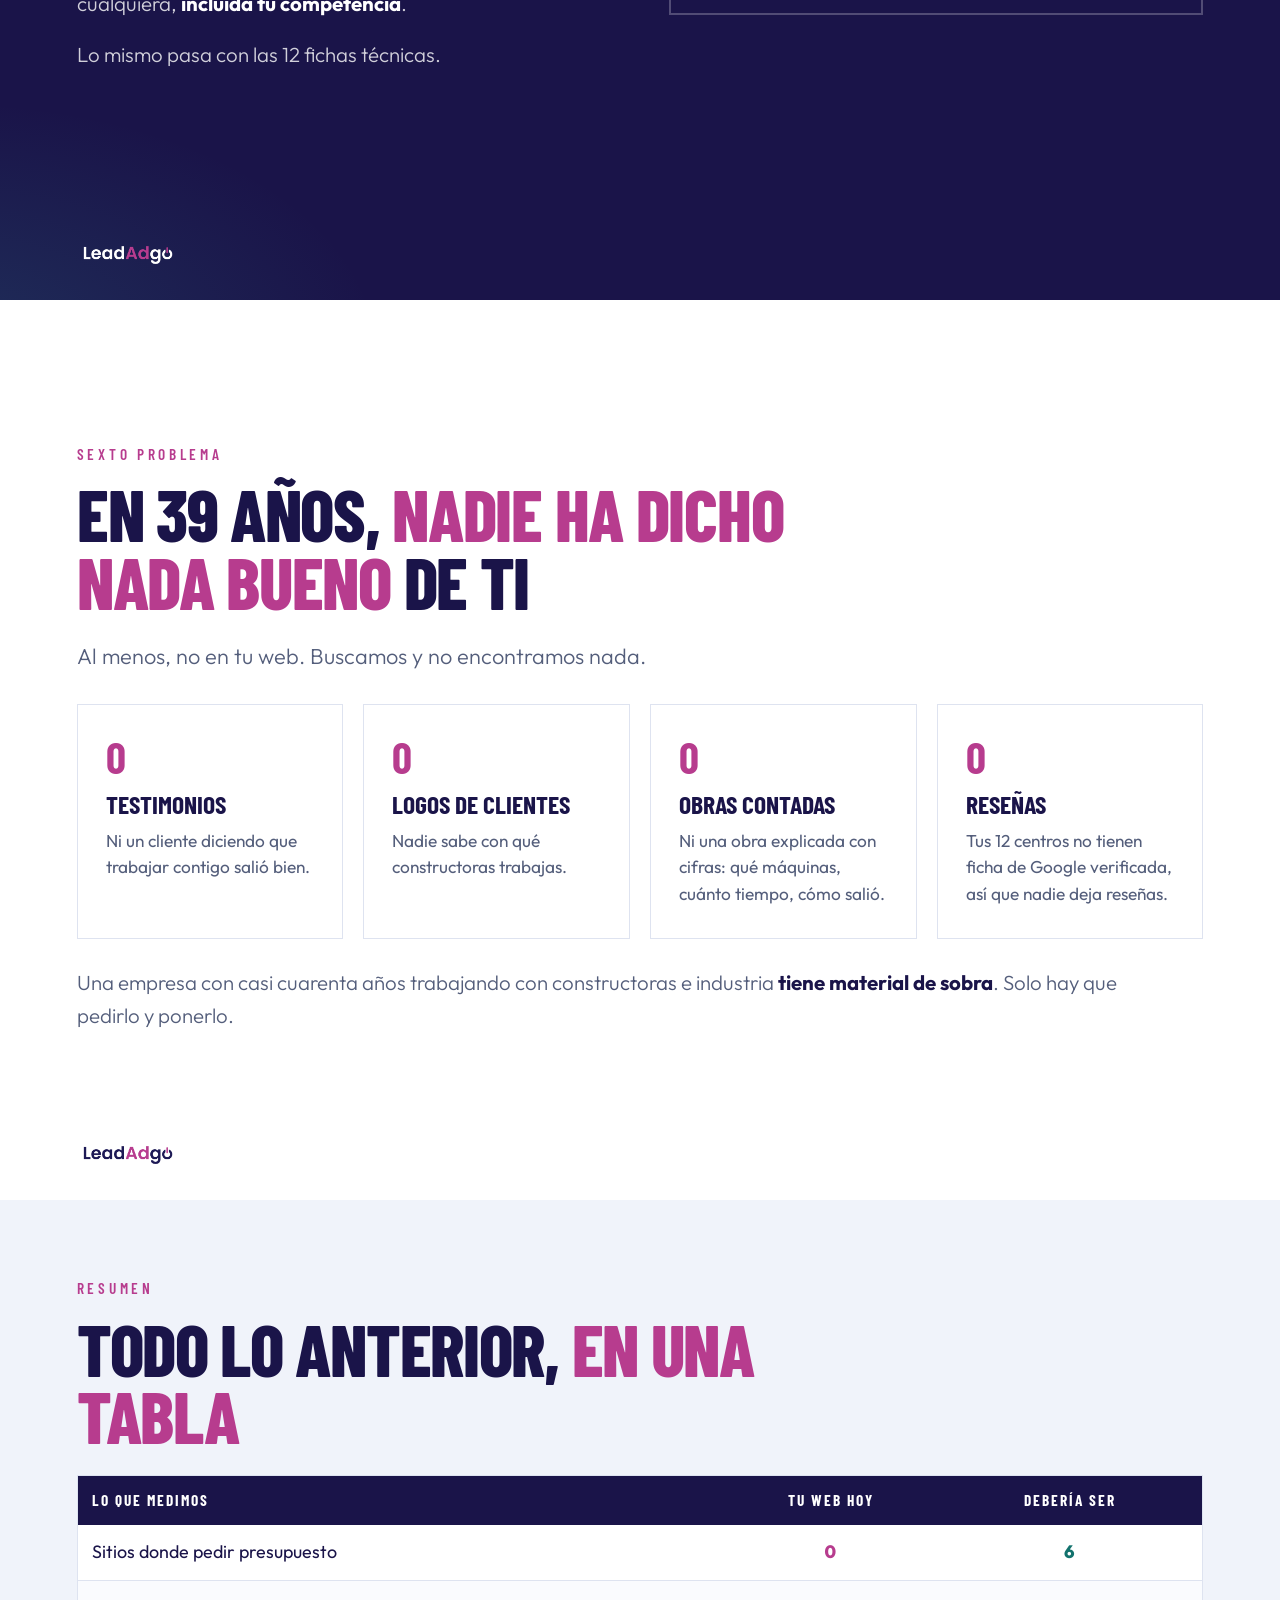
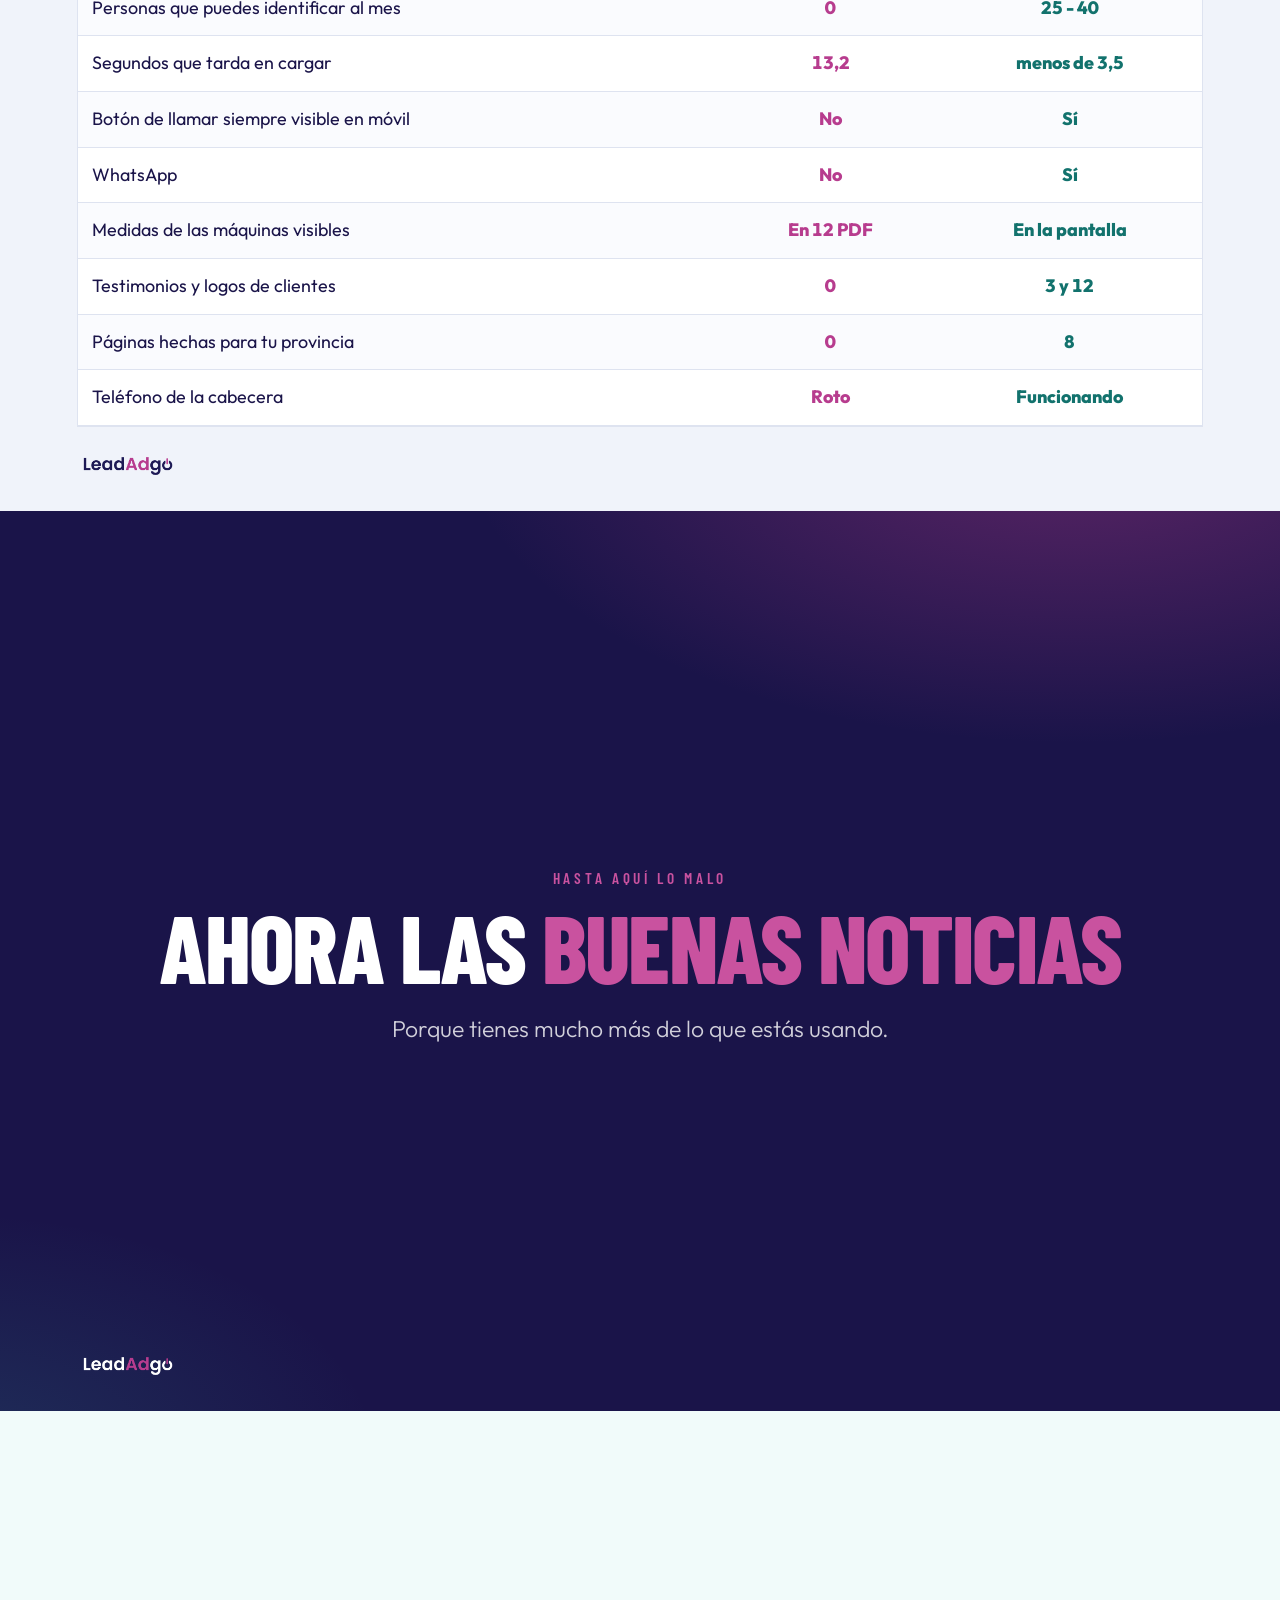
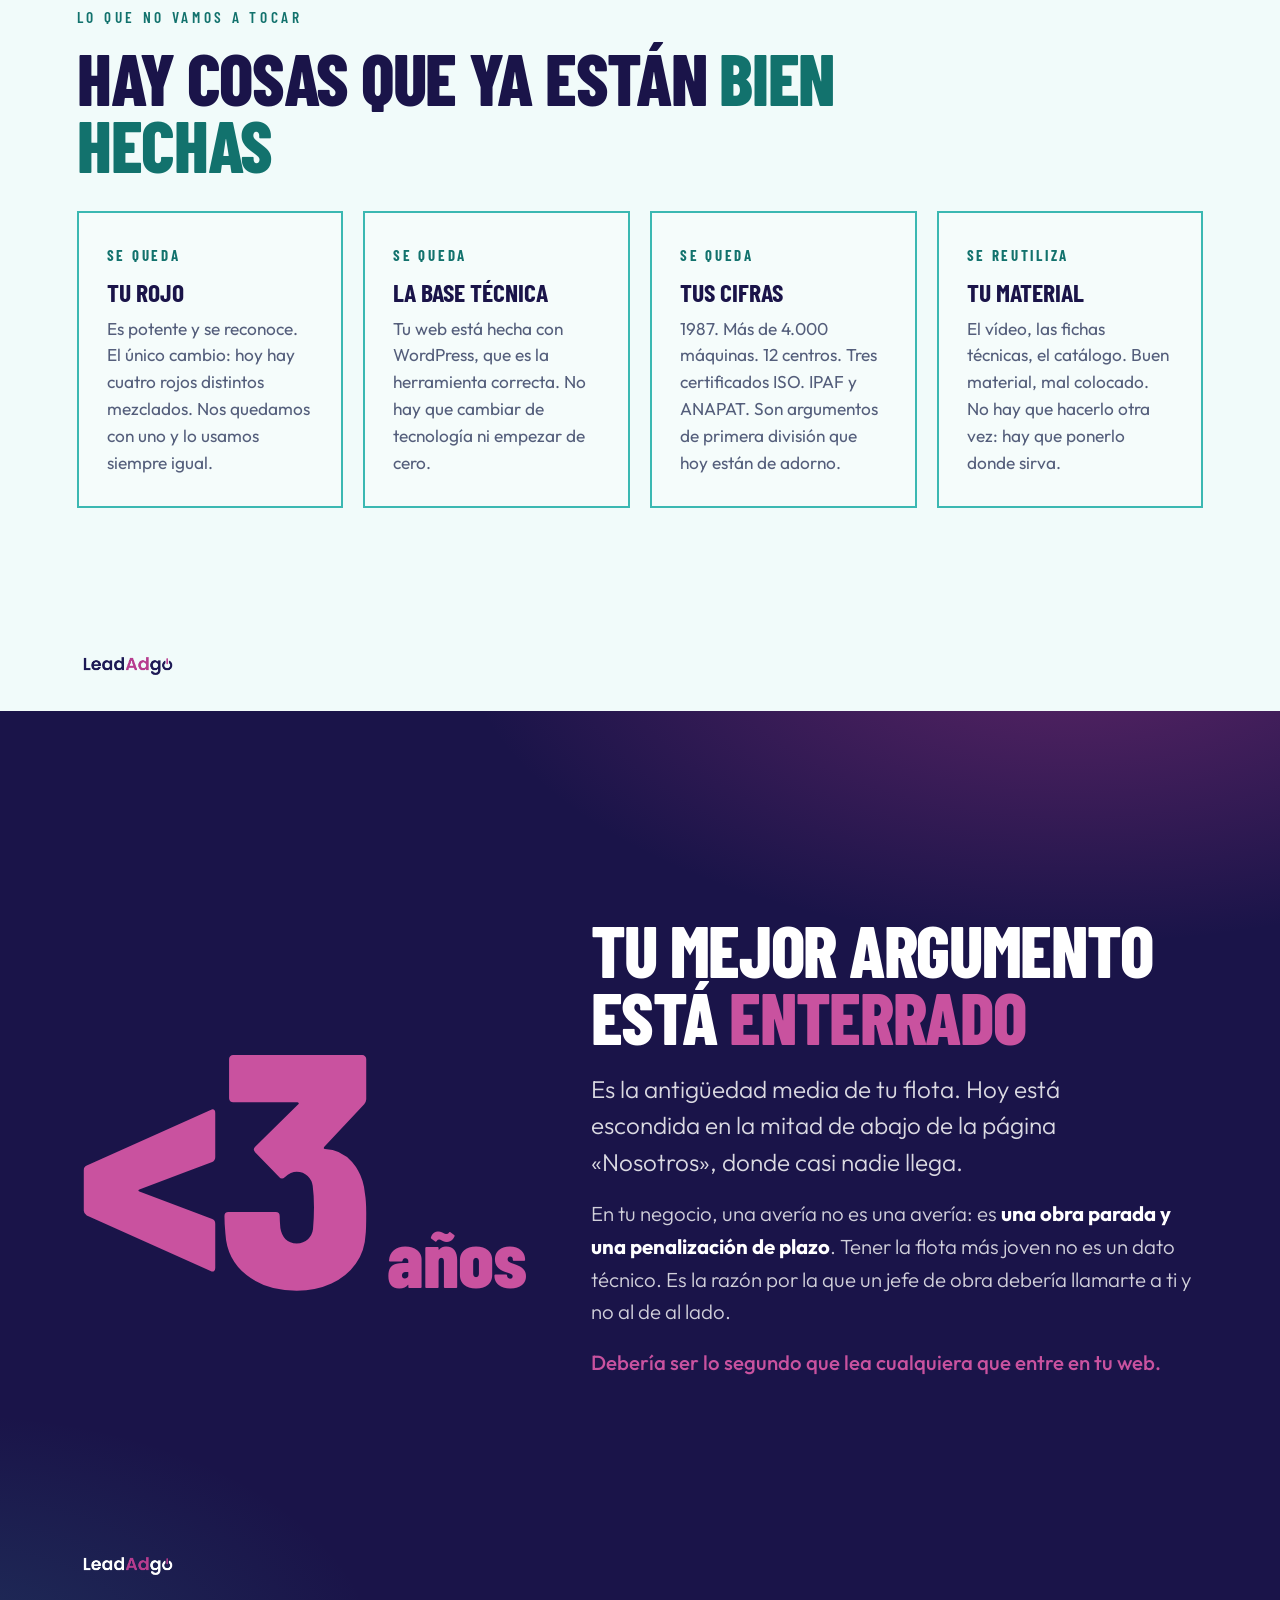
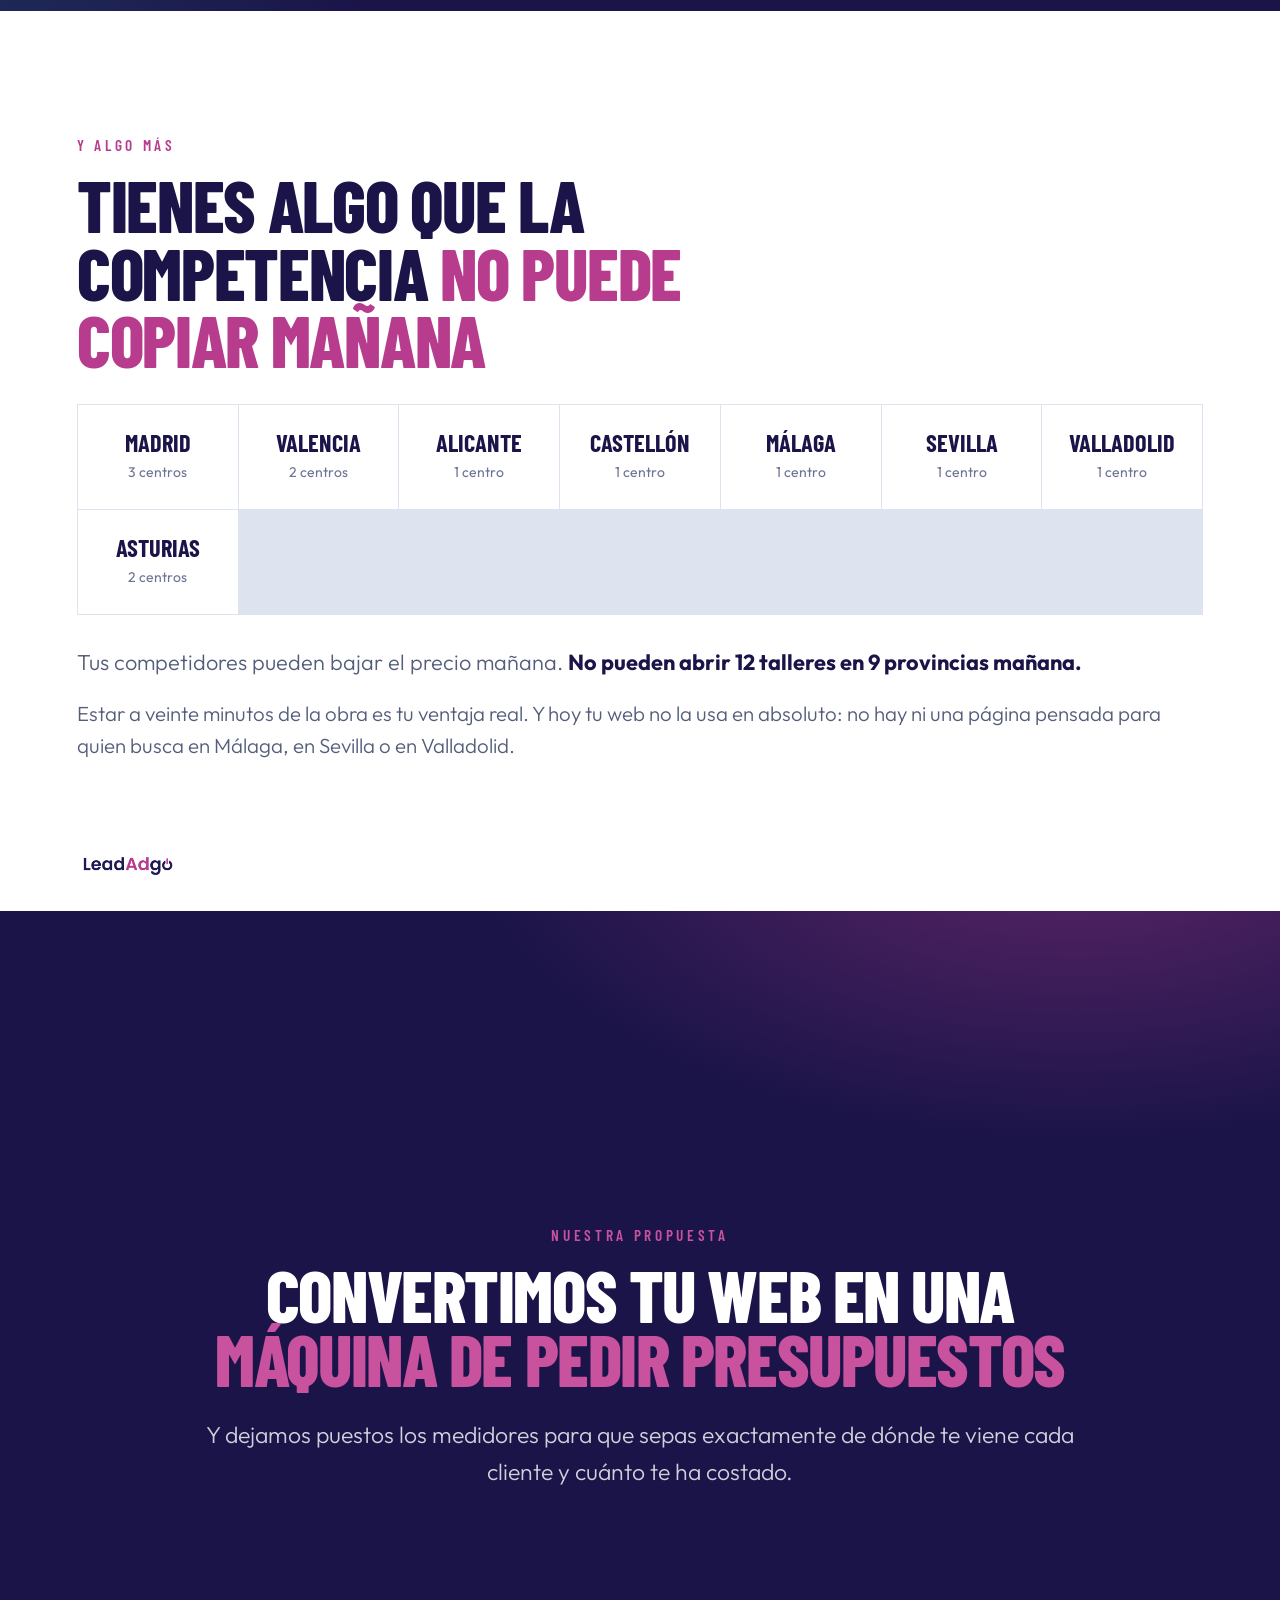
==== commit b495dfad: "Cambia el tono de la presentacion cliente de usted a tu Reescribe las 29 diapositivas para tutear al" ====
--- a/JOFEMESA/Nueva carpeta/05-Presentacion-Cliente.html
+++ b/JOFEMESA/Nueva carpeta/05-Presentacion-Cliente.html
@@ -3,7 +3,7 @@
 <head>
 <meta charset="utf-8">
 <meta name="viewport" content="width=device-width, initial-scale=1">
-<title>Su web puede traerle clientes · JOFEMESA × LeadadGo</title>
+<title>Tu web puede traerte clientes · JOFEMESA × LeadadGo</title>
 <meta name="description" content="Propuesta de rediseño web para JOFEMESA. Presentación comercial de LeadadGo.">
 <link href="https://fonts.googleapis.com/css2?family=Barlow+Condensed:wght@400;500;600;700;800&family=Outfit:wght@200;300;400;500;600;700;800&display=swap" rel="stylesheet">
 <style>
@@ -287,7 +287,7 @@
 <section class="s navy" data-document-role="page" data-label="01 - Portada">
   <div class="w">
     <p class="eyebrow">Propuesta de rediseño web · Julio 2026</p>
-    <h1>Su web puede<br>traerle clientes.<br><em>Hoy no lo hace.</em></h1>
+    <h1>Tu web puede<br>traerte clientes.<br><em>Hoy no lo hace.</em></h1>
     <p class="lede" style="font-size:clamp(20px,1.8vw,27px)">Hemos revisado las 24 páginas de jofemesa.com, una por una, con las mismas herramientas que usa Google. Esto es lo que hemos encontrado y lo que proponemos hacer.</p>
   </div>
   <div class="credit"><span>Preparado para JOFEMESA por</span><img class="logo-img lt" src="assets/logo-negativo.png" alt="LeadAdgo"></div>
@@ -297,13 +297,13 @@
 <section class="s" data-document-role="page" data-label="02 - Como hemos trabajado">
   <div class="w">
     <p class="eyebrow">Antes de empezar</p>
-    <h2>Nada de lo que van a ver es una <em>opinión</em></h2>
+    <h2>Nada de lo que vas a ver es una <em>opinión</em></h2>
     <div class="cards" style="margin-top:34px">
-      <div class="c"><span class="k">01</span><h4>24 páginas revisadas</h4><p>Entramos en todas y cada una de las páginas de su web, más las 6 entradas de su blog. Una por una.</p></div>
-      <div class="c"><span class="k">02</span><h4>Medido, no estimado</h4><p>Cronometramos la carga, pesamos la página y contamos los elementos con las mismas herramientas que usa Google para puntuar su web.</p></div>
-      <div class="c"><span class="k">03</span><h4>Vista como la ve su cliente</h4><p>La revisamos en ordenador y en móvil, porque el jefe de obra que necesita una máquina la mira desde el móvil, en la obra.</p></div>
-    </div>
-    <p class="lede" style="margin-top:34px">Todo lo que sigue es un dato que puede comprobar usted mismo.</p>
+      <div class="c"><span class="k">01</span><h4>24 páginas revisadas</h4><p>Entramos en todas y cada una de las páginas de tu web, más las 6 entradas de tu blog. Una por una.</p></div>
+      <div class="c"><span class="k">02</span><h4>Medido, no estimado</h4><p>Cronometramos la carga, pesamos la página y contamos los elementos con las mismas herramientas que usa Google para puntuar tu web.</p></div>
+      <div class="c"><span class="k">03</span><h4>Vista como la ve tu cliente</h4><p>La revisamos en ordenador y en móvil, porque el jefe de obra que necesita una máquina la mira desde el móvil, en la obra.</p></div>
+    </div>
+    <p class="lede" style="margin-top:34px">Todo lo que sigue es un dato que puedes comprobar tú mismo.</p>
   </div>
   <div class="credit"><img class="logo-img" src="assets/logo.png" alt="LeadAdgo"></div>
 </section>
@@ -313,7 +313,7 @@
   <div class="w numrow">
     <p class="mega">0</p>
     <div>
-      <h2 style="margin-bottom:20px">Formularios en toda su web</h2>
+      <h2 style="margin-bottom:20px">Formularios en toda tu web</h2>
       <p class="big">Ni uno. En ninguna de las 24 páginas hay un sitio donde alguien pueda dejar su nombre y su teléfono para pedir un presupuesto.</p>
     </div>
   </div>
@@ -324,11 +324,11 @@
 <section class="s mist" data-document-role="page" data-label="04 - Que significa eso">
   <div class="w">
     <p class="eyebrow">Lo que eso significa en el día a día</p>
-    <h2>Entra gente todos los días y <em>usted no sabe quién era</em></h2>
+    <h2>Entra gente todos los días y <em>tú no sabes quién era</em></h2>
     <div class="cards" style="margin-top:34px">
-      <div class="c"><span class="k">Consecuencia 1</span><h4>Se van sin dejar rastro</h4><p>Alguien busca «alquiler de plataforma en Málaga», entra en su web, mira, y se va. No queda su nombre, ni su teléfono, ni la obra que tenía entre manos. Nada.</p></div>
-      <div class="c"><span class="k">Consecuencia 2</span><h4>No puede hacer publicidad con cabeza</h4><p>Google y Facebook necesitan saber cuándo alguien pide un presupuesto para poder traerle más gente parecida. Si no hay formulario, no hay nada que contarles, y el dinero se reparte a ciegas.</p></div>
-      <div class="c"><span class="k">Consecuencia 3</span><h4>Su competencia sí lo tiene</h4><p>Cuando un jefe de compras pide precio a tres proveedores a la vez, los que tienen formulario reciben el correo en el momento. Ustedes esperan a que alguien decida llamar.</p></div>
+      <div class="c"><span class="k">Consecuencia 1</span><h4>Se van sin dejar rastro</h4><p>Alguien busca «alquiler de plataforma en Málaga», entra en tu web, mira, y se va. No queda su nombre, ni su teléfono, ni la obra que tenía entre manos. Nada.</p></div>
+      <div class="c"><span class="k">Consecuencia 2</span><h4>No puede hacer publicidad con cabeza</h4><p>Google y Facebook necesitan saber cuándo alguien pide un presupuesto para poder traerte más gente parecida. Si no hay formulario, no hay nada que contarles, y el dinero se reparte a ciegas.</p></div>
+      <div class="c"><span class="k">Consecuencia 3</span><h4>Tu competencia sí lo tiene</h4><p>Cuando un jefe de compras pide precio a tres proveedores a la vez, los que tienen formulario reciben el correo en el momento. Tú esperas a que alguien decida llamar.</p></div>
     </div>
   </div>
   <div class="credit"><img class="logo-img" src="assets/logo.png" alt="LeadAdgo"></div>
@@ -338,9 +338,9 @@
 <section class="s navy" data-document-role="page" data-label="05 - Velocidad: 13 segundos">
   <div class="w">
     <p class="eyebrow">Segundo problema</p>
-    <h2>Su web tarda <em>13 segundos</em> en cargar</h2>
+    <h2>Tu web tarda <em>13 segundos</em> en cargar</h2>
     <div class="speed" style="margin-top:36px">
-      <div class="row"><div class="lab">Su web hoy</div><div class="track"><div class="fill bad">13,2 segundos</div></div></div>
+      <div class="row"><div class="lab">Tu web hoy</div><div class="track"><div class="fill bad">13,2 segundos</div></div></div>
       <div class="row"><div class="lab">Lo aceptable</div><div class="track"><div class="fill ok">3,5 s</div></div></div>
     </div>
     <p class="lede" style="max-width:76ch;margin-top:26px">Cuente hasta trece despacio. Eso es lo que tiene que esperar alguien con el móvil en la obra antes de ver su primera foto. <strong>Más de la mitad de la gente cierra la pestaña antes de llegar.</strong></p>
@@ -353,12 +353,12 @@
 <section class="s navy" data-document-role="page" data-label="06 - La cuenta de la publicidad">
   <div class="w">
     <p class="eyebrow">Y esto es lo que cuesta en dinero</p>
-    <h2>Si mañana invierte <em>2.000 €</em> en Google</h2>
+    <h2>Si mañana inviertes <em>2.000 €</em> en Google</h2>
     <div class="money" style="margin-top:34px">
       <div class="lost"><div class="amt">≈ 1.000 €</div><p class="cap">Se pierden antes de que nadie lea una palabra</p></div>
       <div class="kept"><div class="amt">≈ 1.000 €</div><p class="cap">Es lo único que llega a trabajar</p></div>
     </div>
-    <p class="lede" style="max-width:78ch;margin-top:28px">Paga el clic, la persona entra, espera, se cansa y se va. Y aún hay una segunda factura: <strong>Google cobra más caro el clic cuando la página de destino es lenta.</strong> Está pagando dos veces por el mismo problema.</p>
+    <p class="lede" style="max-width:78ch;margin-top:28px">Pagas el clic, la persona entra, espera, se cansa y se va. Y aún hay una segunda factura: <strong>Google cobra más caro el clic cuando la página de destino es lenta.</strong> Estás pagando dos veces por el mismo problema.</p>
   </div>
   <div class="credit"><img class="logo-img lt" src="assets/logo-negativo.png" alt="LeadAdgo"></div>
 </section>
@@ -369,7 +369,7 @@
     <div>
       <p class="eyebrow">Tercer problema · el móvil</p>
       <h2>12 pantallas y media <em>sin un solo formulario</em></h2>
-      <p class="lede">En el móvil, su página de inicio es tan larga que hay que deslizar doce veces y media para llegar al final. Y en todo ese recorrido no hay:</p>
+      <p class="lede">En el móvil, tu página de inicio es tan larga que hay que deslizar doce veces y media para llegar al final. Y en todo ese recorrido no hay:</p>
       <ul style="font-size:clamp(18px,1.5vw,23px);line-height:1.7;padding-left:22px">
         <li>Ningún formulario para pedir presupuesto</li>
         <li>Ningún botón fijo de llamar</li>
@@ -391,7 +391,7 @@
           <div class="marker">↓ y sigue bajando</div>
         </div>
       </div>
-      <p style="text-align:center;font-family:var(--fd);font-size:15px;letter-spacing:.14em;text-transform:uppercase;color:var(--t3);margin-top:16px">Su portada hoy en el móvil</p>
+      <p style="text-align:center;font-family:var(--fd);font-size:15px;letter-spacing:.14em;text-transform:uppercase;color:var(--t3);margin-top:16px">Tu portada hoy en el móvil</p>
     </div>
   </div>
   <div class="credit"><img class="logo-img" src="assets/logo.png" alt="LeadAdgo"></div>
@@ -401,11 +401,11 @@
 <section class="s navy" data-document-role="page" data-label="08 - Telefono roto">
   <div class="w">
     <p class="eyebrow">Y algo que hay que arreglar ya</p>
-    <h2>El teléfono de su web <em>no funciona</em></h2>
-    <p class="lede" style="max-width:74ch;font-size:clamp(20px,1.7vw,26px)">En la cabecera de <strong>todas</strong> sus páginas hay un número de teléfono mal escrito. Y además es el de la delegación de Asturias, cuando justo debajo aparece el de Madrid.</p>
+    <h2>El teléfono de tu web <em>no funciona</em></h2>
+    <p class="lede" style="max-width:74ch;font-size:clamp(20px,1.7vw,26px)">En la cabecera de <strong>todas</strong> tus páginas hay un número de teléfono mal escrito. Y además es el de la delegación de Asturias, cuando justo debajo aparece el de Madrid.</p>
     <p class="lede" style="max-width:74ch">Según el móvil desde el que se pulse, ese botón no llama a nadie. Es el único enlace de contacto que está presente en toda la web, y está roto.</p>
     <div style="background:rgba(59,184,178,.14);border-left:5px solid var(--teal);padding:26px 30px;margin-top:26px;max-width:74ch">
-      <p style="margin:0;font-size:clamp(19px,1.7vw,25px);font-weight:500;color:#fff">Esto se lo arreglamos <strong style="color:var(--teal)">gratis esta semana</strong>, decidan lo que decidan con el resto de la propuesta. Son diez minutos de trabajo y no tiene sentido que siga así.</p>
+      <p style="margin:0;font-size:clamp(19px,1.7vw,25px);font-weight:500;color:#fff">Esto te lo arreglamos <strong style="color:var(--teal)">gratis esta semana</strong>, decidas lo que decidas con el resto de la propuesta. Son diez minutos de trabajo y no tiene sentido que siga así.</p>
     </div>
   </div>
   <div class="credit"><img class="logo-img lt" src="assets/logo-negativo.png" alt="LeadAdgo"></div>
@@ -414,19 +414,19 @@
 <!-- ═══════════════ 09 · LAS 8 PREGUNTAS ═══════════════ -->
 <section class="s mist" data-document-role="page" data-label="09 - Las 8 preguntas">
   <div class="w">
-    <p class="eyebrow">Lo que su cliente quiere saber</p>
-    <h2>Ocho preguntas que su web <em>no contesta</em></h2>
+    <p class="eyebrow">Lo que tu cliente quiere saber</p>
+    <h2>Ocho preguntas que tu web <em>no contesta</em></h2>
     <div class="qs" style="margin-top:28px">
       <div><i>1</i><span>¿Cuánto cuesta al día, a la semana y al mes?</span></div>
       <div><i>2</i><span>¿El transporte a la obra va incluido?</span></div>
       <div><i>3</i><span>¿Cuántos días como mínimo?</span></div>
-      <div><i>4</i><span>¿Hace falta carné o formación? ¿La dan ustedes?</span></div>
+      <div><i>4</i><span>¿Hace falta carné o formación? ¿La das tú?</span></div>
       <div><i>5</i><span>¿Lleva seguro? ¿Qué cubre?</span></div>
       <div><i>6</i><span>¿Y si se avería en mitad de la obra?</span></div>
-      <div><i>7</i><span>¿En cuánto tiempo me la traen?</span></div>
+      <div><i>7</i><span>¿En cuánto tiempo me la traes?</span></div>
       <div><i>8</i><span>¿Trabajan con particulares o solo con empresas?</span></div>
     </div>
-    <p class="lede" style="margin-top:30px;max-width:80ch">Ninguna tiene respuesta en la web. <strong>Las ocho las contesta su equipo por teléfono, una por una, todos los días.</strong> Ese tiempo se puede recuperar.</p>
+    <p class="lede" style="margin-top:30px;max-width:80ch">Ninguna tiene respuesta en la web. <strong>Las ocho las contesta tu equipo por teléfono, una por una, todos los días.</strong> Ese tiempo se puede recuperar.</p>
   </div>
   <div class="credit"><img class="logo-img" src="assets/logo.png" alt="LeadAdgo"></div>
 </section>
@@ -435,12 +435,12 @@
 <section class="s" data-document-role="page" data-label="10 - Datos escondidos en PDF">
   <div class="w">
     <p class="eyebrow">Cuarto problema</p>
-    <h2>Las medidas de sus máquinas están <em>dentro de 12 PDF</em></h2>
+    <h2>Las medidas de tus máquinas están <em>dentro de 12 PDF</em></h2>
     <div class="ba" style="margin-top:32px">
       <div class="bef">
         <p class="tt">Hoy</p>
         <ul>
-          <li>Quien busca «plataforma de tijera de 10 metros» <strong>no encuentra su web</strong>, porque ese «10 metros» está dentro de un PDF y Google no lee dentro de los PDF</li>
+          <li>Quien busca «plataforma de tijera de 10 metros» <strong>no encuentra tu web</strong>, porque ese «10 metros» está dentro de un PDF y Google no lee dentro de los PDF</li>
           <li>El cliente que sí llega tiene que <strong>descargar un documento y abrirlo</strong> para saber si la máquina le sirve</li>
           <li>No puede comparar dos máquinas sin abrir dos PDF</li>
           <li>ChatGPT y los buscadores nuevos tampoco leen esos documentos, así que ahí no existen</li>
@@ -451,7 +451,7 @@
         <ul>
           <li>Altura, carga y peso <strong>visibles en la pantalla</strong>, sin descargar nada</li>
           <li>Un buscador para decir «necesito llegar a 12 metros y pasar por una puerta de 90 cm» y ver qué máquinas valen</li>
-          <li>Google encuentra sus medidas y le trae a esa gente</li>
+          <li>Google encuentra tus medidas y te trae a esa gente</li>
           <li>El PDF sigue estando, pero como complemento, no como única forma de enterarse</li>
         </ul>
       </div>
@@ -465,15 +465,15 @@
   <div class="w split">
     <div>
       <p class="eyebrow">Quinto problema</p>
-      <h2>Está regalando su <em>mejor gancho</em></h2>
-      <p class="lede" style="font-size:clamp(20px,1.7vw,26px)">Su catálogo completo de flota se descarga con un clic. Sin dejar un nombre. Sin dejar un correo. Sin dejar nada.</p>
-      <p class="lede">Es el documento más valioso que tienen en la web: más de 4.000 máquinas con sus características. Y hoy se lo lleva cualquiera, <strong>incluida su competencia</strong>.</p>
+      <h2>Estás regalando tu <em>mejor gancho</em></h2>
+      <p class="lede" style="font-size:clamp(20px,1.7vw,26px)">Tu catálogo completo de flota se descarga con un clic. Sin dejar un nombre. Sin dejar un correo. Sin dejar nada.</p>
+      <p class="lede">Es el documento más valioso que tienes en la web: más de 4.000 máquinas con sus características. Y hoy se lo lleva cualquiera, <strong>incluida tu competencia</strong>.</p>
       <p class="lede">Lo mismo pasa con las 12 fichas técnicas.</p>
     </div>
     <div style="border:2px solid rgba(255,255,255,.24);padding:clamp(24px,3vw,38px)">
       <p class="eyebrow" style="margin-bottom:18px">La solución</p>
       <p style="font-family:var(--fd);font-size:clamp(26px,2.6vw,38px);font-weight:800;text-transform:uppercase;line-height:1.02;margin:0 0 16px;color:#fff">Nombre, empresa, teléfono y correo. Y se lo enviamos.</p>
-      <p class="lede" style="margin:0">Quien quiere su catálogo de flota es exactamente el cliente que le interesa. Pedir cuatro datos no le va a echar atrás — y usted se queda con un contacto cualificado en lugar de una descarga anónima.</p>
+      <p class="lede" style="margin:0">Quien quiere tu catálogo de flota es exactamente el cliente que te interesa. Pedir cuatro datos no le va a echar atrás — y te quedas con un contacto cualificado en lugar de una descarga anónima.</p>
     </div>
   </div>
   <div class="credit"><img class="logo-img lt" src="assets/logo-negativo.png" alt="LeadAdgo"></div>
@@ -483,13 +483,13 @@
 <section class="s" data-document-role="page" data-label="12 - Sin prueba social">
   <div class="w">
     <p class="eyebrow">Sexto problema</p>
-    <h2>En 39 años, <em>nadie ha dicho nada bueno</em> de ustedes</h2>
-    <p class="lede" style="font-size:clamp(20px,1.7vw,26px);max-width:70ch">Al menos, no en su web. Buscamos y no encontramos nada.</p>
+    <h2>En 39 años, <em>nadie ha dicho nada bueno</em> de ti</h2>
+    <p class="lede" style="font-size:clamp(20px,1.7vw,26px);max-width:70ch">Al menos, no en tu web. Buscamos y no encontramos nada.</p>
     <div class="cards" style="margin-top:30px">
-      <div class="c"><span class="k" style="font-size:44px;line-height:1;letter-spacing:0">0</span><h4>Testimonios</h4><p>Ni un cliente diciendo que trabajar con ustedes salió bien.</p></div>
-      <div class="c"><span class="k" style="font-size:44px;line-height:1;letter-spacing:0">0</span><h4>Logos de clientes</h4><p>Nadie sabe con qué constructoras trabajan.</p></div>
+      <div class="c"><span class="k" style="font-size:44px;line-height:1;letter-spacing:0">0</span><h4>Testimonios</h4><p>Ni un cliente diciendo que trabajar contigo salió bien.</p></div>
+      <div class="c"><span class="k" style="font-size:44px;line-height:1;letter-spacing:0">0</span><h4>Logos de clientes</h4><p>Nadie sabe con qué constructoras trabajas.</p></div>
       <div class="c"><span class="k" style="font-size:44px;line-height:1;letter-spacing:0">0</span><h4>Obras contadas</h4><p>Ni una obra explicada con cifras: qué máquinas, cuánto tiempo, cómo salió.</p></div>
-      <div class="c"><span class="k" style="font-size:44px;line-height:1;letter-spacing:0">0</span><h4>Reseñas</h4><p>Sus 12 centros no tienen ficha de Google verificada, así que nadie deja reseñas.</p></div>
+      <div class="c"><span class="k" style="font-size:44px;line-height:1;letter-spacing:0">0</span><h4>Reseñas</h4><p>Tus 12 centros no tienen ficha de Google verificada, así que nadie deja reseñas.</p></div>
     </div>
     <p class="lede" style="margin-top:28px;max-width:82ch">Una empresa con casi cuarenta años trabajando con constructoras e industria <strong>tiene material de sobra</strong>. Solo hay que pedirlo y ponerlo.</p>
   </div>
@@ -503,16 +503,16 @@
     <h2>Todo lo anterior, <em>en una tabla</em></h2>
     <div class="tblwrap" style="margin-top:26px">
       <table class="tbl">
-        <thead><tr><th>Lo que medimos</th><th class="tc">Su web hoy</th><th class="tc">Debería ser</th></tr></thead>
+        <thead><tr><th>Lo que medimos</th><th class="tc">Tu web hoy</th><th class="tc">Debería ser</th></tr></thead>
         <tbody>
           <tr><td>Sitios donde pedir presupuesto</td><td class="tc bad">0</td><td class="tc ok">6</td></tr>
-          <tr><td>Personas que puede identificar al mes</td><td class="tc bad">0</td><td class="tc ok">25 - 40</td></tr>
+          <tr><td>Personas que puedes identificar al mes</td><td class="tc bad">0</td><td class="tc ok">25 - 40</td></tr>
           <tr><td>Segundos que tarda en cargar</td><td class="tc bad">13,2</td><td class="tc ok">menos de 3,5</td></tr>
           <tr><td>Botón de llamar siempre visible en móvil</td><td class="tc bad">No</td><td class="tc ok">Sí</td></tr>
           <tr><td>WhatsApp</td><td class="tc bad">No</td><td class="tc ok">Sí</td></tr>
           <tr><td>Medidas de las máquinas visibles</td><td class="tc bad">En 12 PDF</td><td class="tc ok">En la pantalla</td></tr>
           <tr><td>Testimonios y logos de clientes</td><td class="tc bad">0</td><td class="tc ok">3 y 12</td></tr>
-          <tr><td>Páginas hechas para su provincia</td><td class="tc bad">0</td><td class="tc ok">8</td></tr>
+          <tr><td>Páginas hechas para tu provincia</td><td class="tc bad">0</td><td class="tc ok">8</td></tr>
           <tr><td>Teléfono de la cabecera</td><td class="tc bad">Roto</td><td class="tc ok">Funcionando</td></tr>
         </tbody>
       </table>
@@ -526,7 +526,7 @@
   <div class="w" style="text-align:center">
     <p class="eyebrow" style="text-align:center">Hasta aquí lo malo</p>
     <h1 style="max-width:24ch;margin:0 auto 22px">Ahora las <em>buenas noticias</em></h1>
-    <p class="lede" style="max-width:60ch;margin:0 auto;font-size:clamp(20px,1.8vw,27px)">Porque tienen mucho más de lo que están usando.</p>
+    <p class="lede" style="max-width:60ch;margin:0 auto;font-size:clamp(20px,1.8vw,27px)">Porque tienes mucho más de lo que estás usando.</p>
   </div>
   <div class="credit"><img class="logo-img lt" src="assets/logo-negativo.png" alt="LeadAdgo"></div>
 </section>
@@ -537,10 +537,10 @@
     <p class="eyebrow" style="color:#12726D">Lo que no vamos a tocar</p>
     <h2>Hay cosas que ya están <em style="color:#12726D">bien hechas</em></h2>
     <div class="cards" style="margin-top:32px">
-      <div class="c good"><span class="k">Se queda</span><h4>Su rojo</h4><p>Es potente y se reconoce. El único cambio: hoy hay cuatro rojos distintos mezclados. Nos quedamos con uno y lo usamos siempre igual.</p></div>
-      <div class="c good"><span class="k">Se queda</span><h4>La base técnica</h4><p>Su web está hecha con WordPress, que es la herramienta correcta. No hay que cambiar de tecnología ni empezar de cero.</p></div>
-      <div class="c good"><span class="k">Se queda</span><h4>Sus cifras</h4><p>1987. Más de 4.000 máquinas. 12 centros. Tres certificados ISO. IPAF y ANAPAT. Son argumentos de primera división que hoy están de adorno.</p></div>
-      <div class="c good"><span class="k">Se reutiliza</span><h4>Su material</h4><p>El vídeo, las fichas técnicas, el catálogo. Buen material, mal colocado. No hay que hacerlo otra vez: hay que ponerlo donde sirva.</p></div>
+      <div class="c good"><span class="k">Se queda</span><h4>Tu rojo</h4><p>Es potente y se reconoce. El único cambio: hoy hay cuatro rojos distintos mezclados. Nos quedamos con uno y lo usamos siempre igual.</p></div>
+      <div class="c good"><span class="k">Se queda</span><h4>La base técnica</h4><p>Tu web está hecha con WordPress, que es la herramienta correcta. No hay que cambiar de tecnología ni empezar de cero.</p></div>
+      <div class="c good"><span class="k">Se queda</span><h4>Tus cifras</h4><p>1987. Más de 4.000 máquinas. 12 centros. Tres certificados ISO. IPAF y ANAPAT. Son argumentos de primera división que hoy están de adorno.</p></div>
+      <div class="c good"><span class="k">Se reutiliza</span><h4>Tu material</h4><p>El vídeo, las fichas técnicas, el catálogo. Buen material, mal colocado. No hay que hacerlo otra vez: hay que ponerlo donde sirva.</p></div>
     </div>
   </div>
   <div class="credit"><img class="logo-img" src="assets/logo.png" alt="LeadAdgo"></div>
@@ -551,10 +551,10 @@
   <div class="w numrow">
     <p class="mega">&lt;3<small> años</small></p>
     <div>
-      <h2 style="margin-bottom:20px">Su mejor argumento está <em>enterrado</em></h2>
-      <p class="big" style="max-width:36ch">Es la antigüedad media de su flota. Hoy está escondida en la mitad de abajo de la página «Nosotros», donde casi nadie llega.</p>
-      <p class="lede" style="max-width:56ch;margin-top:18px">En su negocio, una avería no es una avería: es <strong>una obra parada y una penalización de plazo</strong>. Tener la flota más joven no es un dato técnico. Es la razón por la que un jefe de obra debería llamarles a ustedes y no al de al lado.</p>
-      <p class="lede" style="max-width:56ch;color:var(--magl);font-weight:500">Debería ser lo segundo que lea cualquiera que entre en su web.</p>
+      <h2 style="margin-bottom:20px">Tu mejor argumento está <em>enterrado</em></h2>
+      <p class="big" style="max-width:36ch">Es la antigüedad media de tu flota. Hoy está escondida en la mitad de abajo de la página «Nosotros», donde casi nadie llega.</p>
+      <p class="lede" style="max-width:56ch;margin-top:18px">En tu negocio, una avería no es una avería: es <strong>una obra parada y una penalización de plazo</strong>. Tener la flota más joven no es un dato técnico. Es la razón por la que un jefe de obra debería llamarte a ti y no al de al lado.</p>
+      <p class="lede" style="max-width:56ch;color:var(--magl);font-weight:500">Debería ser lo segundo que lea cualquiera que entre en tu web.</p>
     </div>
   </div>
   <div class="credit"><img class="logo-img lt" src="assets/logo-negativo.png" alt="LeadAdgo"></div>
@@ -564,7 +564,7 @@
 <section class="s" data-document-role="page" data-label="17 - Lo que nadie puede copiar">
   <div class="w">
     <p class="eyebrow">Y algo más</p>
-    <h2>Tienen algo que la competencia <em>no puede copiar mañana</em></h2>
+    <h2>Tienes algo que la competencia <em>no puede copiar mañana</em></h2>
     <div class="provs" style="margin-top:30px">
       <div><b>Madrid</b><span>3 centros</span></div>
       <div><b>Valencia</b><span>2 centros</span></div>
@@ -575,8 +575,8 @@
       <div><b>Valladolid</b><span>1 centro</span></div>
       <div><b>Asturias</b><span>2 centros</span></div>
     </div>
-    <p class="lede" style="margin-top:30px;max-width:84ch;font-size:clamp(20px,1.7vw,26px)">Sus competidores pueden bajar el precio mañana. <strong>No pueden abrir 12 talleres en 9 provincias mañana.</strong></p>
-    <p class="lede" style="max-width:84ch">Estar a veinte minutos de la obra es su ventaja real. Y hoy su web no la usa en absoluto: no hay ni una página pensada para quien busca en Málaga, en Sevilla o en Valladolid.</p>
+    <p class="lede" style="margin-top:30px;max-width:84ch;font-size:clamp(20px,1.7vw,26px)">Tus competidores pueden bajar el precio mañana. <strong>No pueden abrir 12 talleres en 9 provincias mañana.</strong></p>
+    <p class="lede" style="max-width:84ch">Estar a veinte minutos de la obra es tu ventaja real. Y hoy tu web no la usa en absoluto: no hay ni una página pensada para quien busca en Málaga, en Sevilla o en Valladolid.</p>
   </div>
   <div class="credit"><img class="logo-img" src="assets/logo.png" alt="LeadAdgo"></div>
 </section>
@@ -585,8 +585,8 @@
 <section class="s navy" data-document-role="page" data-label="18 - La propuesta">
   <div class="w" style="text-align:center">
     <p class="eyebrow" style="text-align:center">Nuestra propuesta</p>
-    <h1 style="max-width:26ch;margin:0 auto 26px;font-size:clamp(38px,5.6vw,80px)">Convertimos su web en una <em>máquina de pedir presupuestos</em></h1>
-    <p class="lede" style="max-width:62ch;margin:0 auto;font-size:clamp(20px,1.8vw,27px)">Y dejamos puestos los medidores para que sepa exactamente de dónde le viene cada cliente y cuánto le ha costado.</p>
+    <h1 style="max-width:26ch;margin:0 auto 26px;font-size:clamp(38px,5.6vw,80px)">Convertimos tu web en una <em>máquina de pedir presupuestos</em></h1>
+    <p class="lede" style="max-width:62ch;margin:0 auto;font-size:clamp(20px,1.8vw,27px)">Y dejamos puestos los medidores para que sepas exactamente de dónde te viene cada cliente y cuánto te ha costado.</p>
   </div>
   <div class="credit"><img class="logo-img lt" src="assets/logo-negativo.png" alt="LeadAdgo"></div>
 </section>
@@ -595,7 +595,7 @@
 <section class="s" data-document-role="page" data-label="19 - La nueva portada">
   <div class="w">
     <p class="eyebrow">Cambio 1</p>
-    <h2>Lo primero que verá su cliente: <em>un formulario</em></h2>
+    <h2>Lo primero que verá tu cliente: <em>un formulario</em></h2>
     <div class="mock" style="margin-top:24px">
       <div class="top"><span>Nueva portada · lo que se ve sin bajar nada</span><span>Ordenador y móvil</span></div>
       <div class="in">
@@ -606,8 +606,8 @@
           <span class="btn g">📞 Llamar al 91 361 31 31</span>
         </div>
         <div class="rgt">
-          <p class="ph" style="color:#0E1217;font-weight:700">Pida su presupuesto</p>
-          <p class="sm" style="margin-bottom:14px">Le contestamos en menos de 2 horas</p>
+          <p class="ph" style="color:#0E1217;font-weight:700">Pide tu presupuesto</p>
+          <p class="sm" style="margin-bottom:14px">Te contestamos en menos de 2 horas</p>
           <div class="fld">¿Qué máquina necesita? ▾</div>
           <div class="fld">Provincia ▾</div>
           <div class="fld">Teléfono</div>
@@ -718,14 +718,14 @@
 <section class="s" data-document-role="page" data-label="23 - 8 paginas de provincia">
   <div class="w">
     <p class="eyebrow">Cambio 5 · el más rentable</p>
-    <h2>Ocho páginas que trabajan para <em>sus ocho provincias</em></h2>
-    <p class="lede" style="max-width:82ch;font-size:clamp(20px,1.7vw,26px)">Quien busca «alquiler de plataformas en Málaga» quiere ver Málaga. Quiere ver la dirección de su nave en Málaga, el teléfono de Málaga y una foto de Málaga.</p>
+    <h2>Ocho páginas que trabajan para <em>tus ocho provincias</em></h2>
+    <p class="lede" style="max-width:82ch;font-size:clamp(20px,1.7vw,26px)">Quien busca «alquiler de plataformas en Málaga» quiere ver Málaga. Quiere ver la dirección de tu nave en Málaga, el teléfono de Málaga y una foto de Málaga.</p>
     <div class="cards" style="margin-top:28px">
-      <div class="c"><span class="k">Cómo funciona</span><h4>Una página por provincia</h4><p>Ocho páginas hechas a medida para las ocho provincias donde tienen instalación. Cada una con su sede, su teléfono y su gente.</p></div>
+      <div class="c"><span class="k">Cómo funciona</span><h4>Una página por provincia</h4><p>Ocho páginas hechas a medida para las ocho provincias donde tienes instalación. Cada una con tu sede, tu teléfono y tu gente.</p></div>
       <div class="c"><span class="k">Para qué sirve</span><h4>Son el destino de los anuncios</h4><p>Cuando alguien busque en Sevilla y vea su anuncio, aterrizará en la página de Sevilla. No en la portada general.</p></div>
       <div class="c"><span class="k">Qué gana</span><h4>El clic sale más barato</h4><p>Google premia que el anuncio y la página digan lo mismo. Mejor anuncio, clic más barato, más presupuestos por el mismo dinero.</p></div>
     </div>
-    <p class="lede" style="margin-top:26px;max-width:84ch"><strong>Sus 12 centros dejan de ser una lista de direcciones y se convierten en ocho puertas de entrada.</strong></p>
+    <p class="lede" style="margin-top:26px;max-width:84ch"><strong>Tus 12 centros dejan de ser una lista de direcciones y se convierten en ocho puertas de entrada.</strong></p>
   </div>
   <div class="credit"><img class="logo-img" src="assets/logo.png" alt="LeadAdgo"></div>
 </section>
@@ -734,7 +734,7 @@
 <section class="s mist" data-document-role="page" data-label="24 - Medicion">
   <div class="w">
     <p class="eyebrow">Cambio 6</p>
-    <h2>Cada mañana va a saber <em>de dónde viene cada cliente</em></h2>
+    <h2>Cada mañana vas a saber <em>de dónde viene cada cliente</em></h2>
     <p class="lede" style="max-width:82ch;font-size:clamp(20px,1.7vw,26px)">Hoy no hay forma de saberlo. Después, un panel que se actualiza solo y que se abre en el móvil o en el ordenador.</p>
     <div class="cards" style="margin-top:28px">
       <div class="c"><span class="k">Verá</span><h4>Cuántas peticiones</h4><p>Cuántas personas han pedido presupuesto hoy, esta semana y este mes.</p></div>
@@ -762,7 +762,7 @@
           <tr><td>Pantallas de scroll en móvil</td><td class="tc bad">12,5</td><td class="tc ok">6</td></tr>
           <tr><td>WhatsApp y botón de llamar fijo</td><td class="tc bad">No</td><td class="tc ok">Sí</td></tr>
           <tr><td>Medidas de las máquinas</td><td class="tc bad">En 12 PDF</td><td class="tc ok">En pantalla, con buscador</td></tr>
-          <tr><td>Páginas para sus provincias</td><td class="tc bad">0</td><td class="tc ok">8</td></tr>
+          <tr><td>Páginas para tus provincias</td><td class="tc bad">0</td><td class="tc ok">8</td></tr>
           <tr><td>Panel para saber qué funciona</td><td class="tc bad">No</td><td class="tc ok">Sí, diario</td></tr>
           <tr><td>Peticiones de presupuesto al mes</td><td class="tc bad">0</td><td class="tc ok">25 - 40</td></tr>
         </tbody>
@@ -794,7 +794,7 @@
             <li>Teléfono arreglado</li>
             <li>Web más rápida</li>
             <li>Medición básica</li>
-            <li>Los textos los aportan ustedes; nosotros los ordenamos</li>
+            <li>Los textos los aportas tú; nosotros los ordenamos</li>
           </ul>
         </div>
       </div>
@@ -811,11 +811,11 @@
           <p class="pre">Todo lo anterior, y además:</p>
           <ul>
             <li class="p">16 páginas: toda la web</li>
-            <li class="p">6 sitios donde pedir presupuesto, y cada petición va directa a su delegación</li>
+            <li class="p">6 sitios donde pedir presupuesto, y cada petición va directa a tu delegación</li>
             <li class="p">Catálogo entregado a cambio de los datos</li>
             <li class="p">Medición completa en Google y Facebook, y en regla con la ley de cookies</li>
             <li class="p">Todos los textos escritos por nosotros</li>
-            <li class="p">Trabajamos el proyecto en WordPress, el mismo gestor de contenidos que ya usan</li>
+            <li class="p">Trabajamos el proyecto en WordPress, el mismo gestor de contenidos que ya usas</li>
             <li class="p">Web rápida de verdad: menos de 2,5 s</li>
           </ul>
         </div>
@@ -833,7 +833,7 @@
           <ul>
             <li class="p">16 páginas de campaña: 8 provincias × 2 tipos de máquina</li>
             <li class="p">Todas las medidas de toda la flota sacadas de los PDF y puestas en pantalla, con buscador</li>
-            <li class="p">Las 8 fichas de Google de sus sedes puestas a punto</li>
+            <li class="p">Las 8 fichas de Google de tus sedes puestas a punto</li>
             <li class="p">Calculadora «alquilar o comprar carretilla»</li>
             <li class="p">2 guías descargables más para captar contactos</li>
             <li class="p">30 días de acompañamiento</li>
@@ -842,7 +842,7 @@
       </div>
 
     </div>
-    <p class="lede" style="margin-top:24px;max-width:88ch;font-size:clamp(17px,1.4vw,20px)">Precios sin IVA. Se pagan en dos veces: al aprobar el diseño y al publicar. La web está lista en <strong>6 o 7 semanas</strong>. La inversión en publicidad de Google se paga aparte y va directamente a Google.</p>
+    <p class="lede" style="margin-top:24px;max-width:88ch;font-size:clamp(17px,1.4vw,20px)">Precios sin IVA. Se pagan en dos veces: 50% al iniciar el proyecto y 50% al publicar la web. La web está lista en <strong>6 o 7 semanas</strong>. La inversión en publicidad de Google se paga aparte y va directamente a Google.</p>
   </div>
   <div class="credit"><img class="logo-img" src="assets/logo.png" alt="LeadAdgo"></div>
 </section>
@@ -869,17 +869,17 @@
 <!-- ═══════════════ 28 · QUÉ NECESITAMOS ═══════════════ -->
 <section class="s navy" data-document-role="page" data-label="28 - Que necesitamos">
   <div class="w">
-    <p class="eyebrow">Lo que necesitamos de ustedes</p>
-    <h2>Hay una parte que <em>solo ustedes tienen</em></h2>
+    <p class="eyebrow">Lo que necesitamos de ti</p>
+    <h2>Hay una parte que <em>solo tú tienes</em></h2>
     <div class="need" style="margin-top:30px">
       <div><b>Los horarios de las 12 sedes</b><span>Hoy no aparecen en ninguna. Es lo primero que busca alguien que quiere pasarse a recoger una máquina.</span></div>
-      <div><b>Un compromiso de plazo</b><span>«Presupuesto en 2 horas», «entrega en 24 horas». El que ustedes puedan cumplir siempre. Sin un plazo concreto no hay nada que prometer.</span></div>
-      <div><b>Las marcas con las que trabajan</b><span>Hoy la web dice «primeras marcas» sin decir cuáles. Mucha gente busca directamente por marca.</span></div>
+      <div><b>Un compromiso de plazo</b><span>«Presupuesto en 2 horas», «entrega en 24 horas». El que tú puedas cumplir siempre. Sin un plazo concreto no hay nada que prometer.</span></div>
+      <div><b>Las marcas con las que trabajas</b><span>Hoy la web dice «primeras marcas» sin decir cuáles. Mucha gente busca directamente por marca.</span></div>
       <div><b>Tres obras contadas</b><span>Qué máquinas, cuánto tiempo, cómo salió. Con cifras. Vale un audio de WhatsApp de treinta segundos.</span></div>
-      <div><b>Logos de 8 a 12 clientes</b><span>Con su permiso. Ver con quién trabajan vale más que cualquier texto que podamos escribir nosotros.</span></div>
+      <div><b>Logos de 8 a 12 clientes</b><span>Con tu permiso. Ver con quién trabajas vale más que cualquier texto que podamos escribir nosotros.</span></div>
       <div><b>Tres o cuatro testimonios</b><span>Con nombre, cargo y empresa. Cortos. Reales.</span></div>
     </div>
-    <p class="lede" style="margin-top:28px;max-width:84ch;font-size:clamp(19px,1.6vw,24px)">Podemos hacer la mejor web del sector. Pero si no podemos decir que entregan en 24 horas ni mostrar con quién trabajan, <strong>estaremos compitiendo con una mano atada.</strong></p>
+    <p class="lede" style="margin-top:28px;max-width:84ch;font-size:clamp(19px,1.6vw,24px)">Podemos hacer la mejor web del sector. Pero si no podemos decir que entregas en 24 horas ni mostrar con quién trabajas, <strong>estaremos compitiendo con una mano atada.</strong></p>
   </div>
   <div class="credit"><img class="logo-img lt" src="assets/logo-negativo.png" alt="LeadAdgo"></div>
 </section>
@@ -888,10 +888,10 @@
 <section class="s navy" data-document-role="page" data-label="29 - Cierre">
   <div class="w">
     <p class="eyebrow">Los siguientes pasos</p>
-    <h1 style="max-width:24ch;font-size:clamp(40px,6vw,88px);margin-bottom:34px">Empiece a saber <em>quién entra</em> en su web</h1>
+    <h1 style="max-width:24ch;font-size:clamp(40px,6vw,88px);margin-bottom:34px">Empieza a saber <em>quién entra</em> en tu web</h1>
     <div class="steps">
-      <div><span class="n">1</span><b>Esta semana</b><span>Les arreglamos el teléfono roto, gratis. Así ven cómo trabajamos antes de firmar nada.</span></div>
-      <div><span class="n">2</span><b>La semana que viene</b><span>Nos dicen con qué opción quieren arrancar y nos pasan el material.</span></div>
+      <div><span class="n">1</span><b>Esta semana</b><span>Te arreglamos el teléfono roto, gratis. Así ves cómo trabajamos antes de firmar nada.</span></div>
+      <div><span class="n">2</span><b>La semana que viene</b><span>Nos dices con qué opción quieres arrancar y nos pasas el material.</span></div>
       <div><span class="n">3</span><b>6-7 semanas después</b><span>Web publicada, formularios funcionando y el panel de peticiones en marcha.</span></div>
       <div><span class="n">4</span><b>A los 90 días</b><span>Revisamos juntos los números. Y si no llegamos a 15 peticiones al mes, seguimos sin cobrar.</span></div>
     </div>
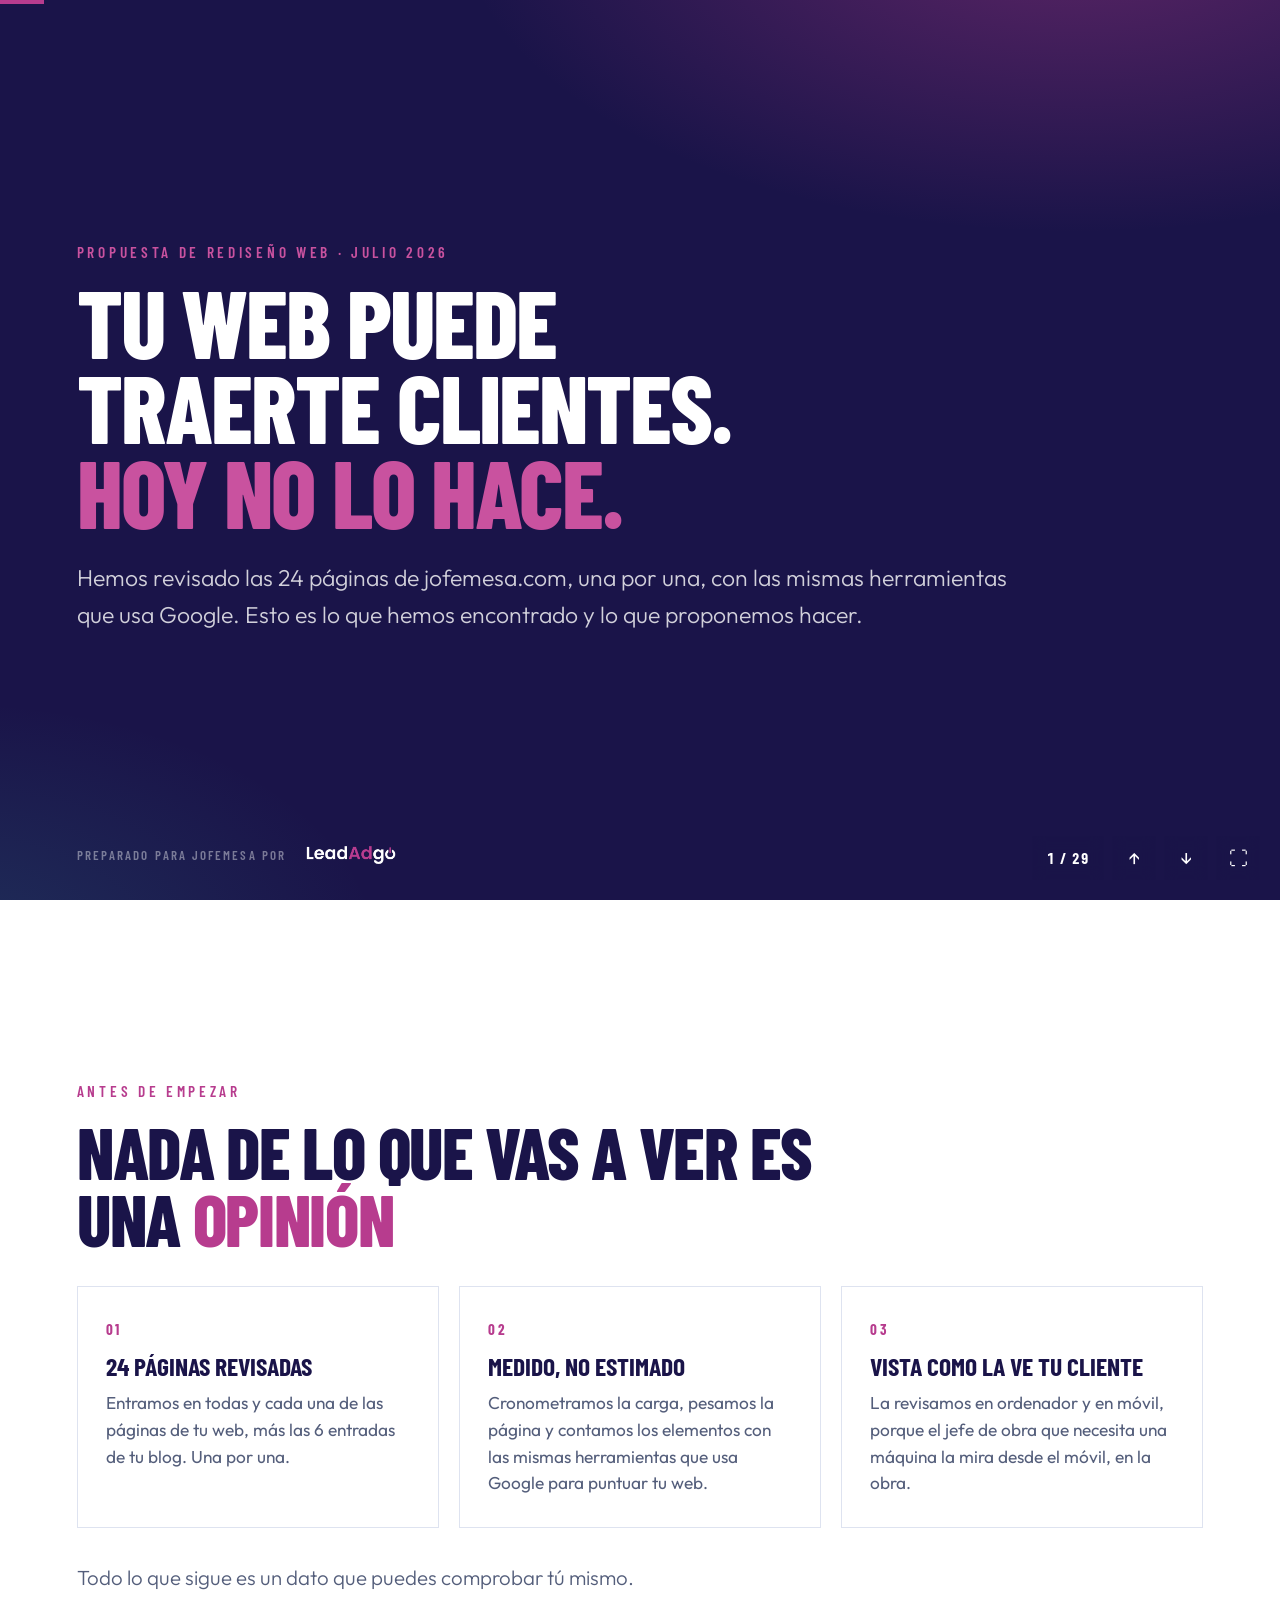
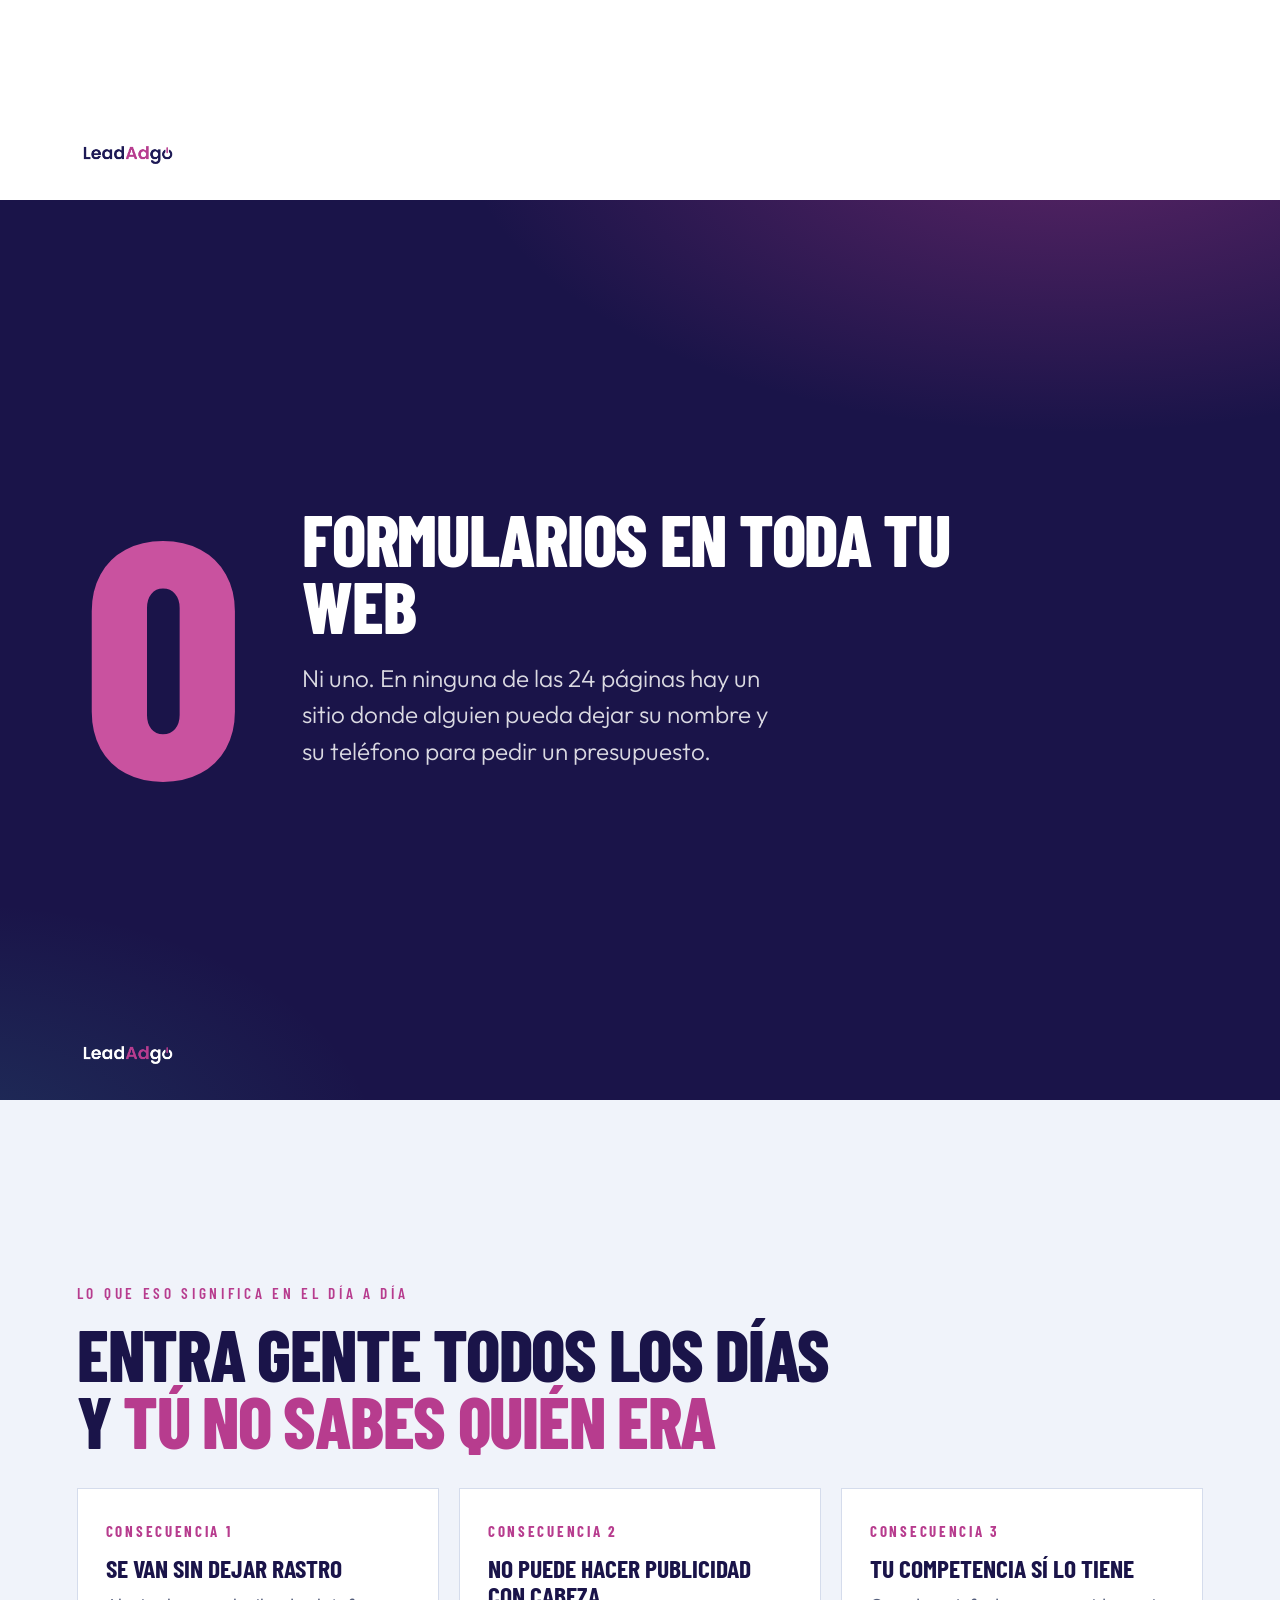
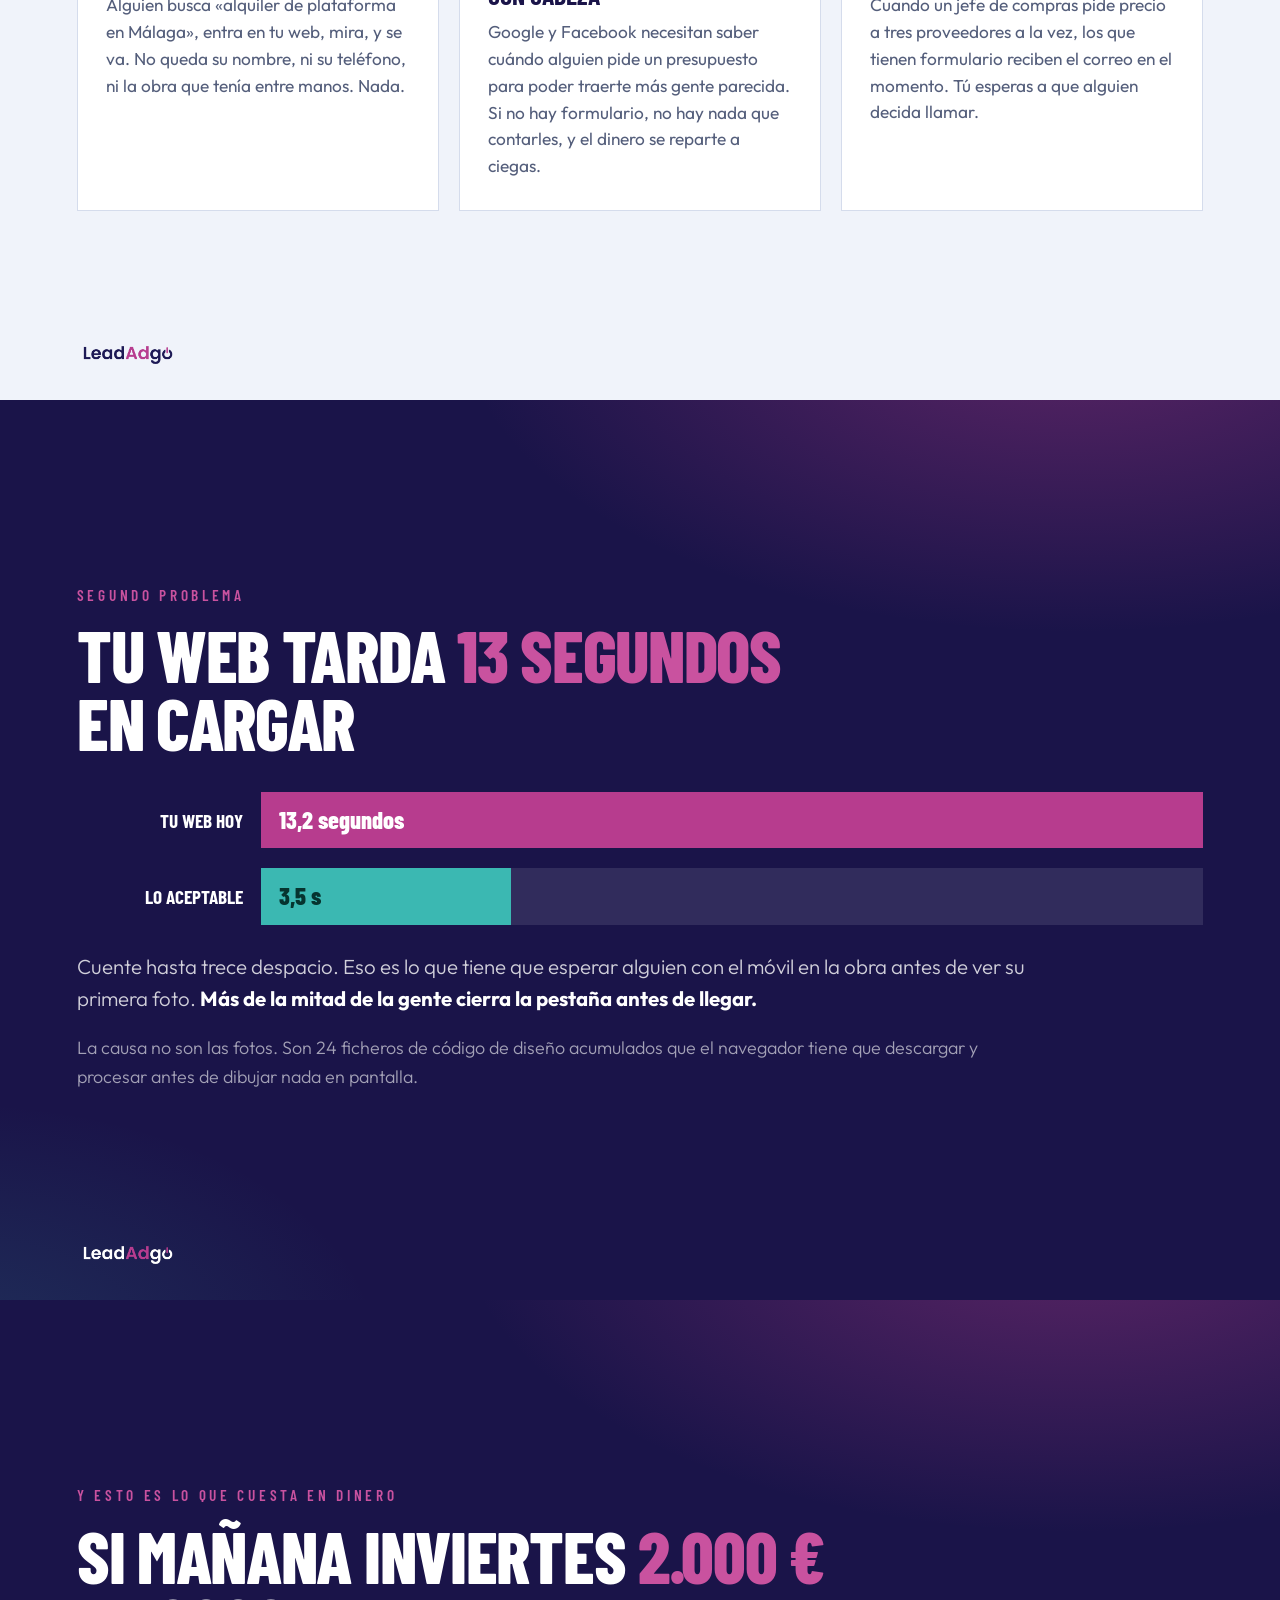
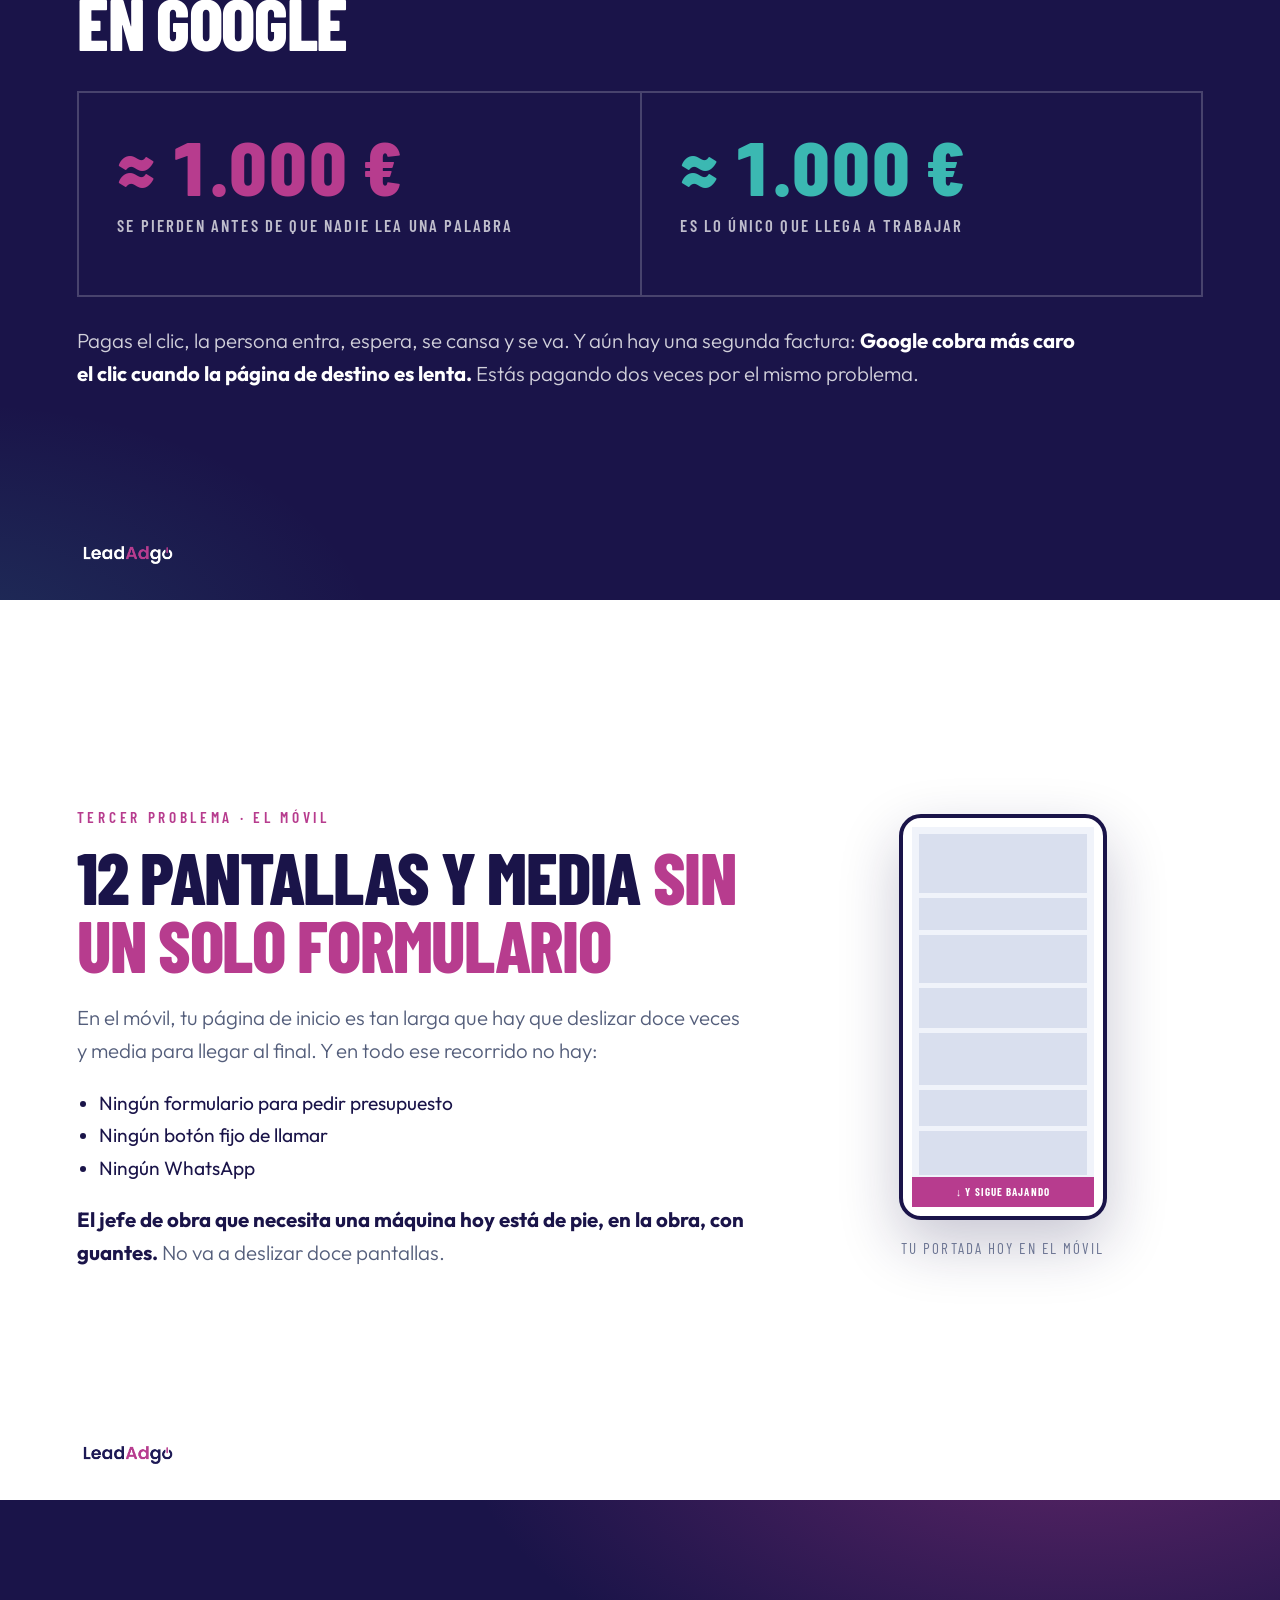
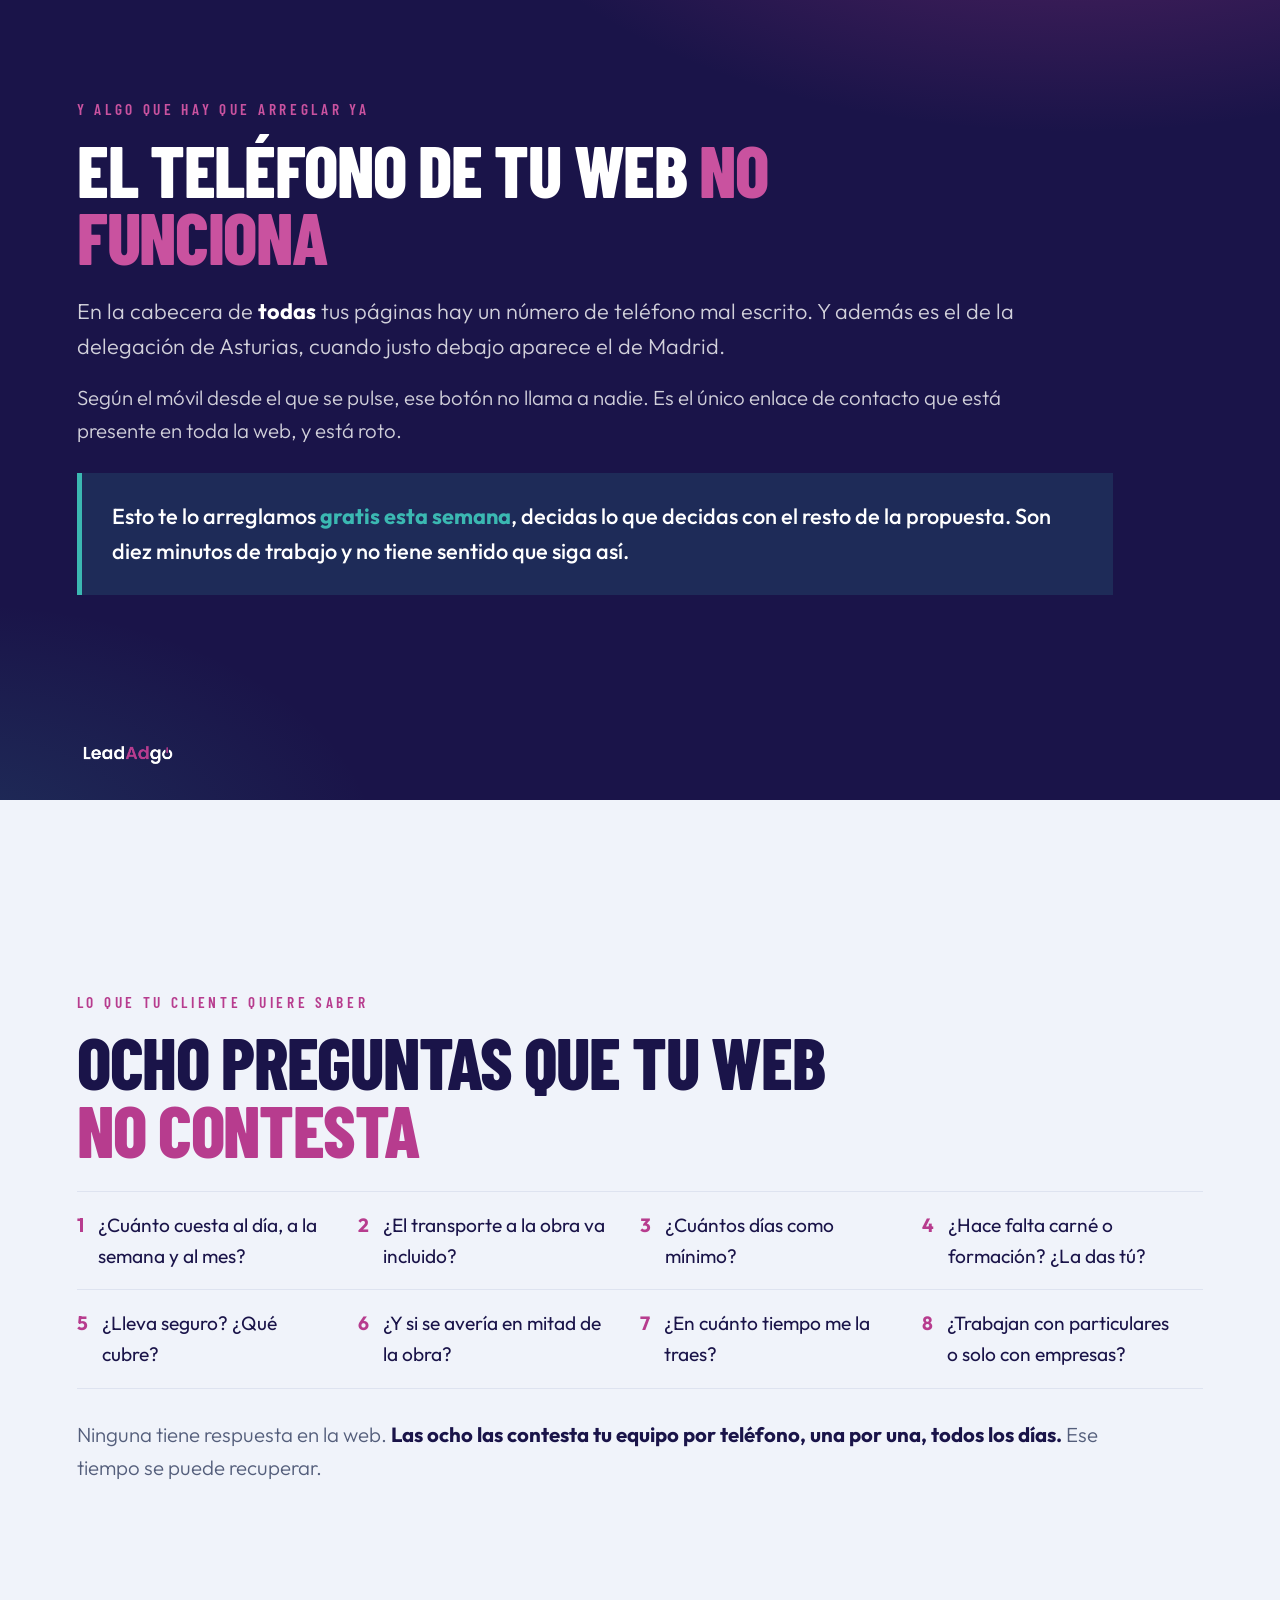
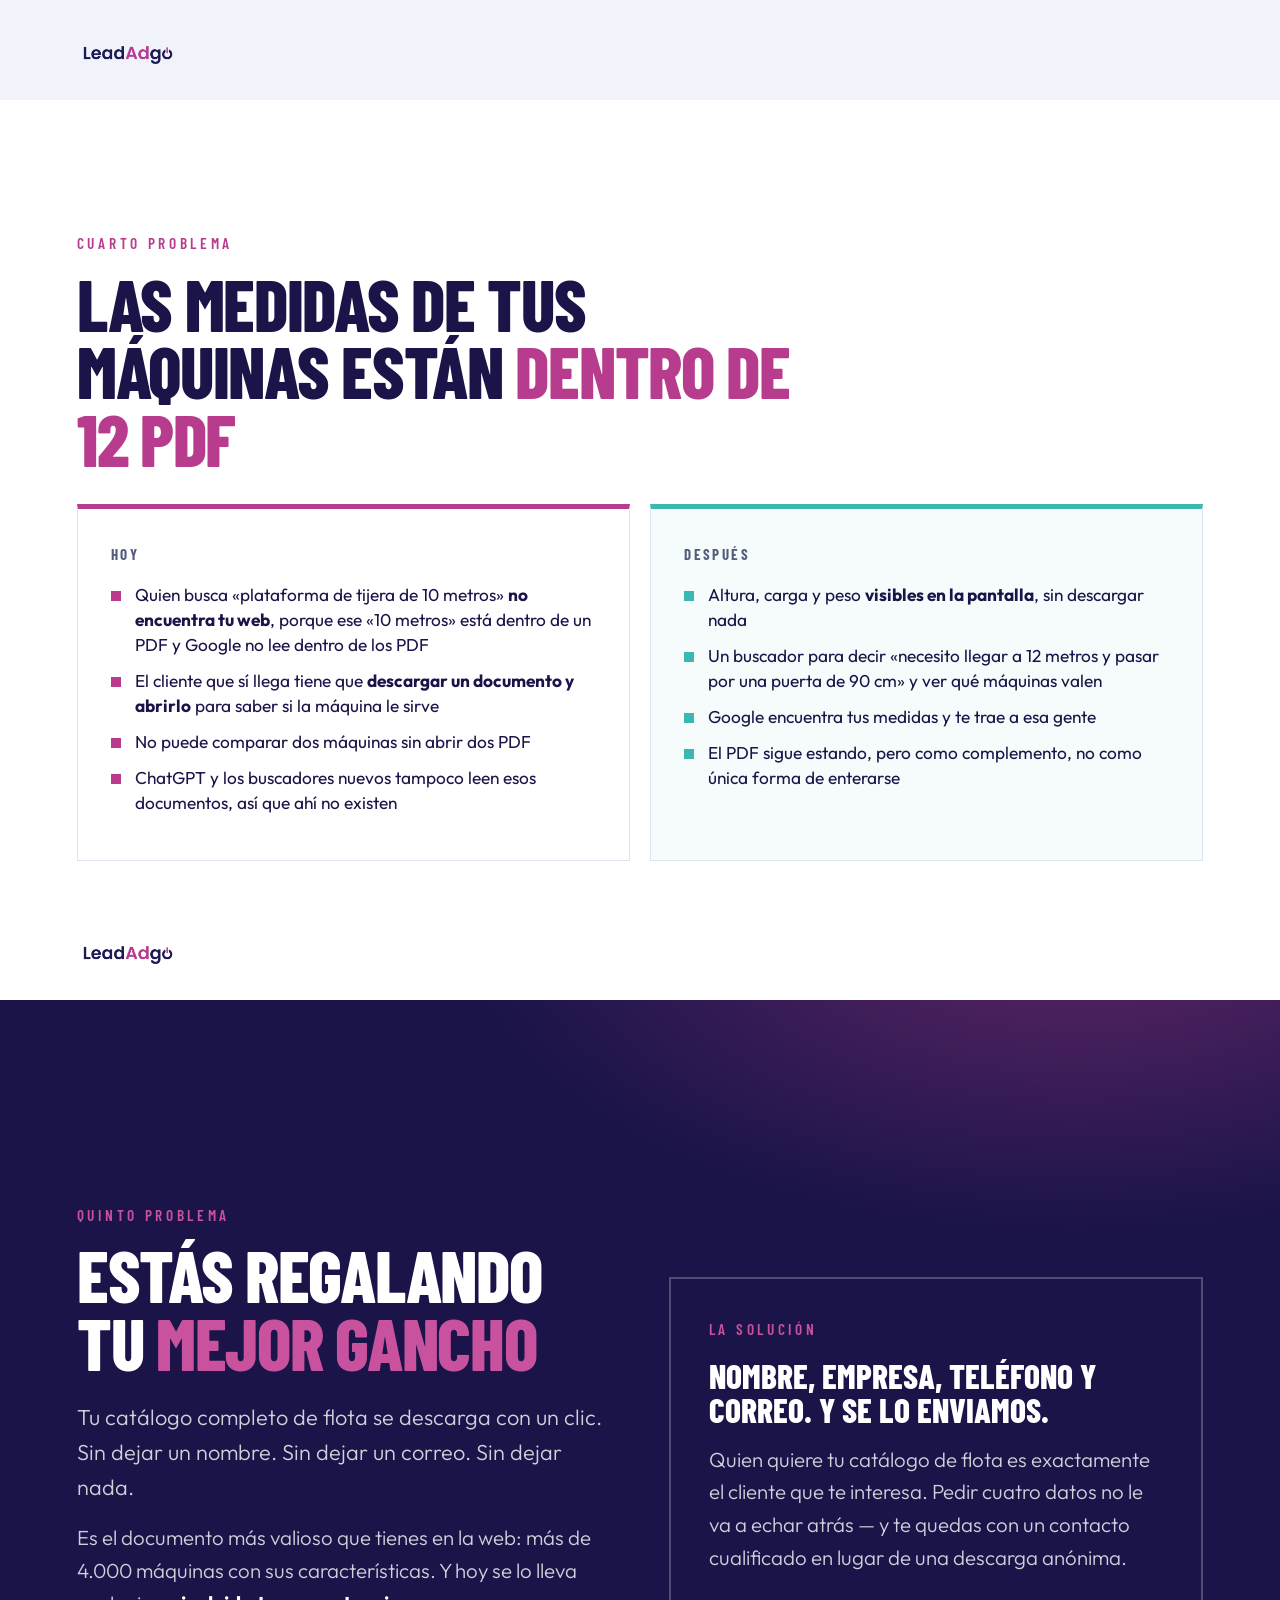
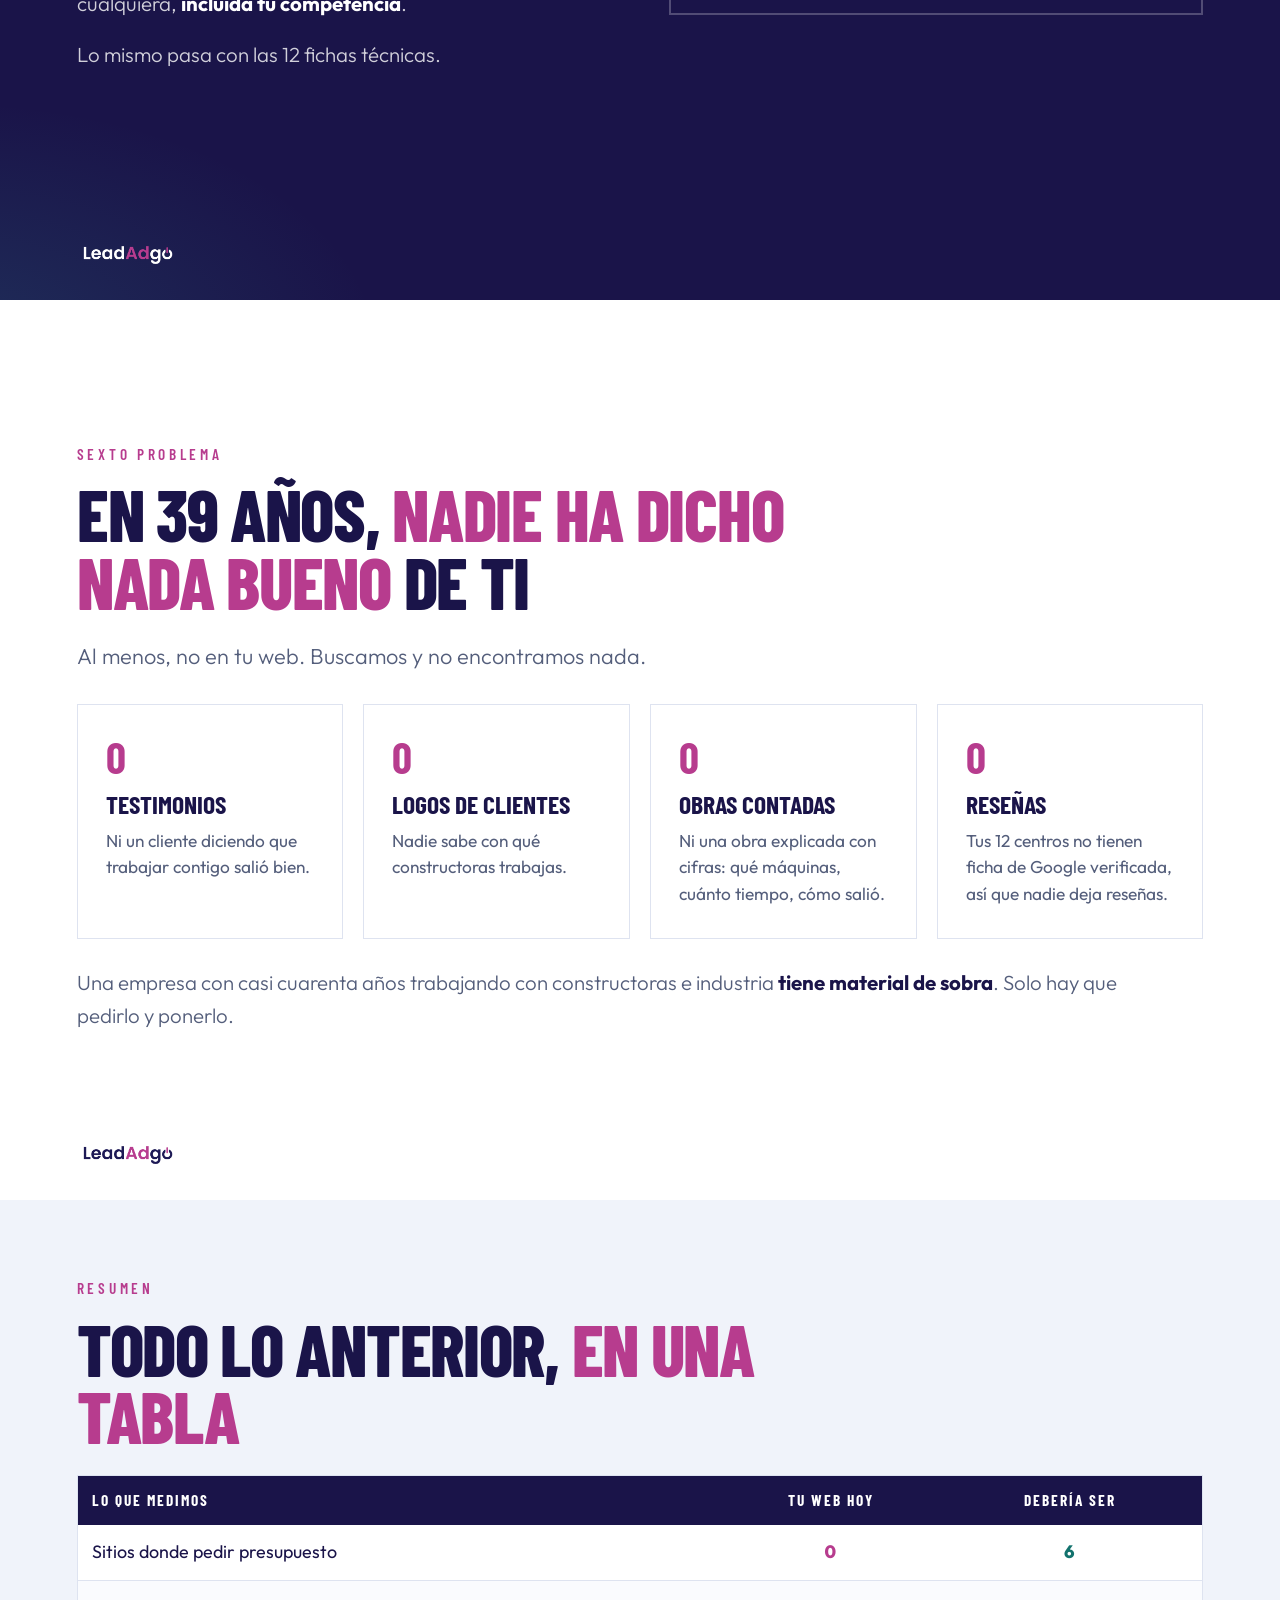
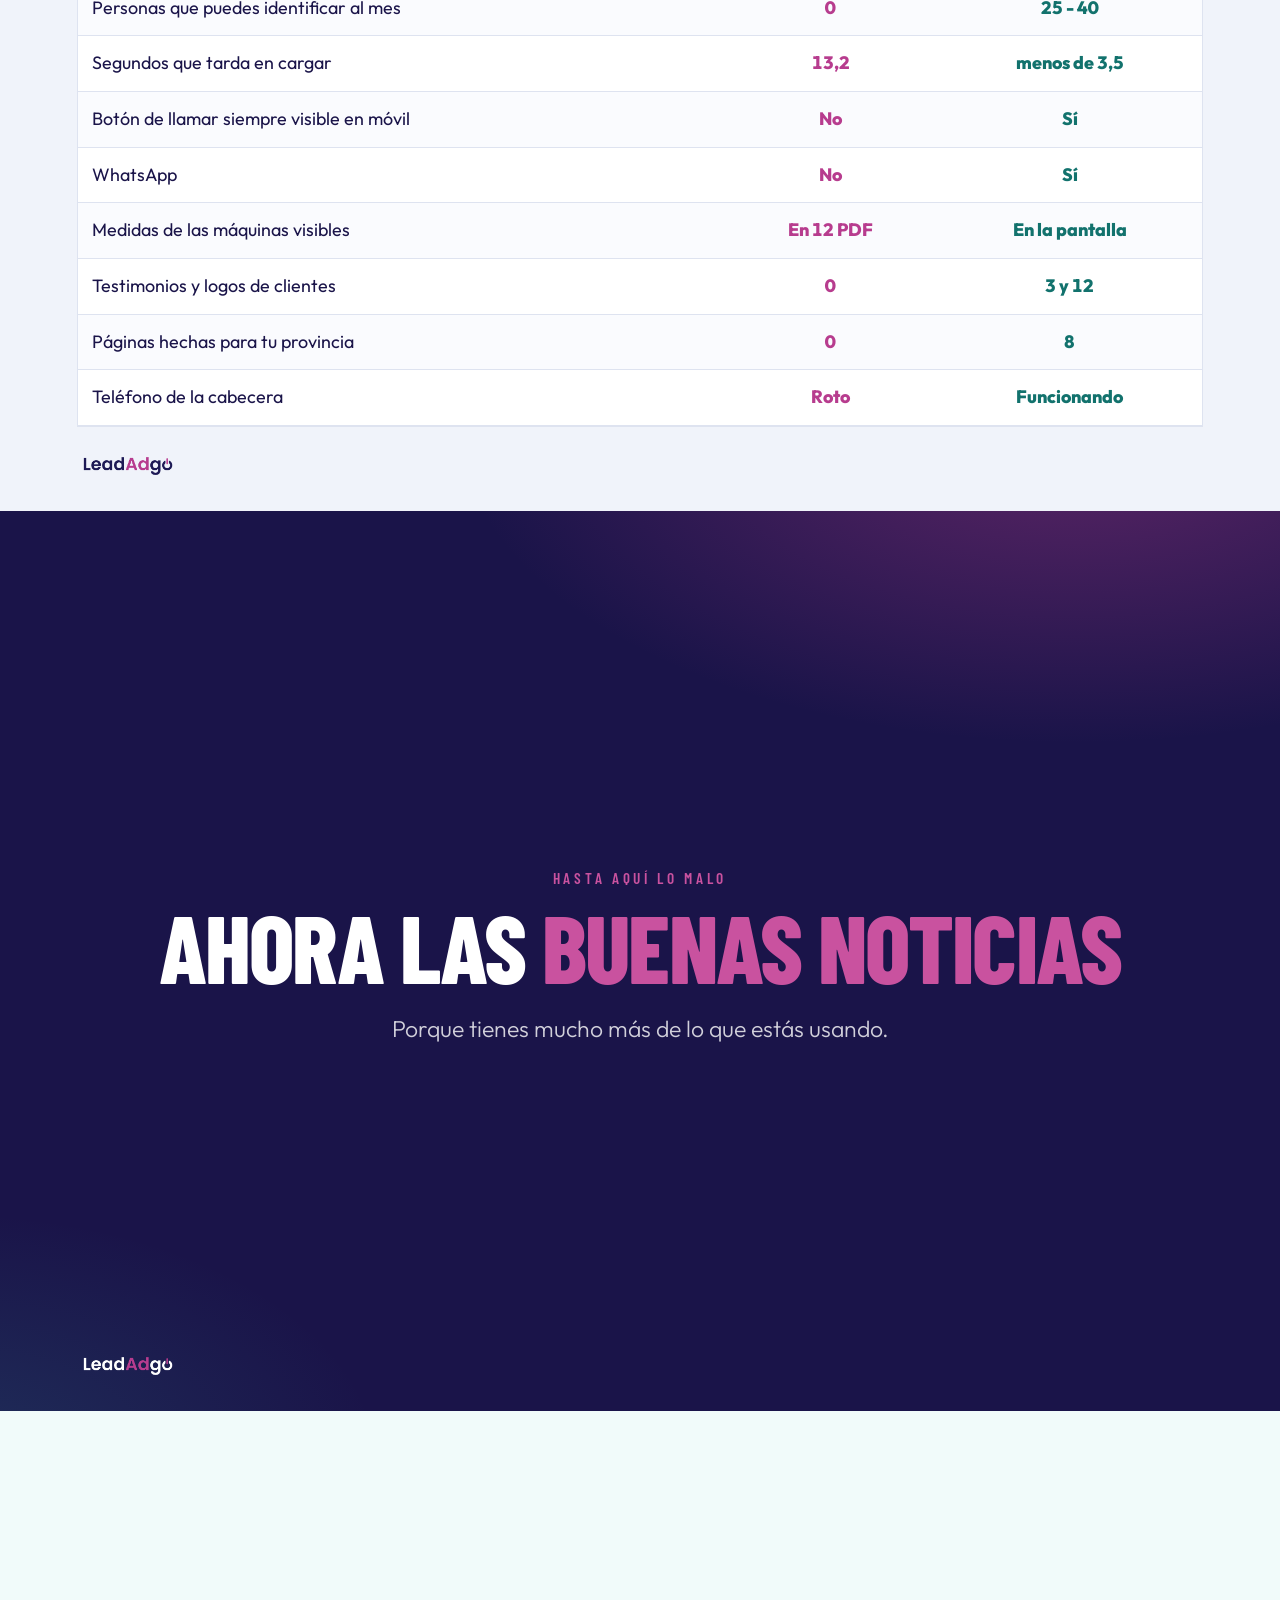
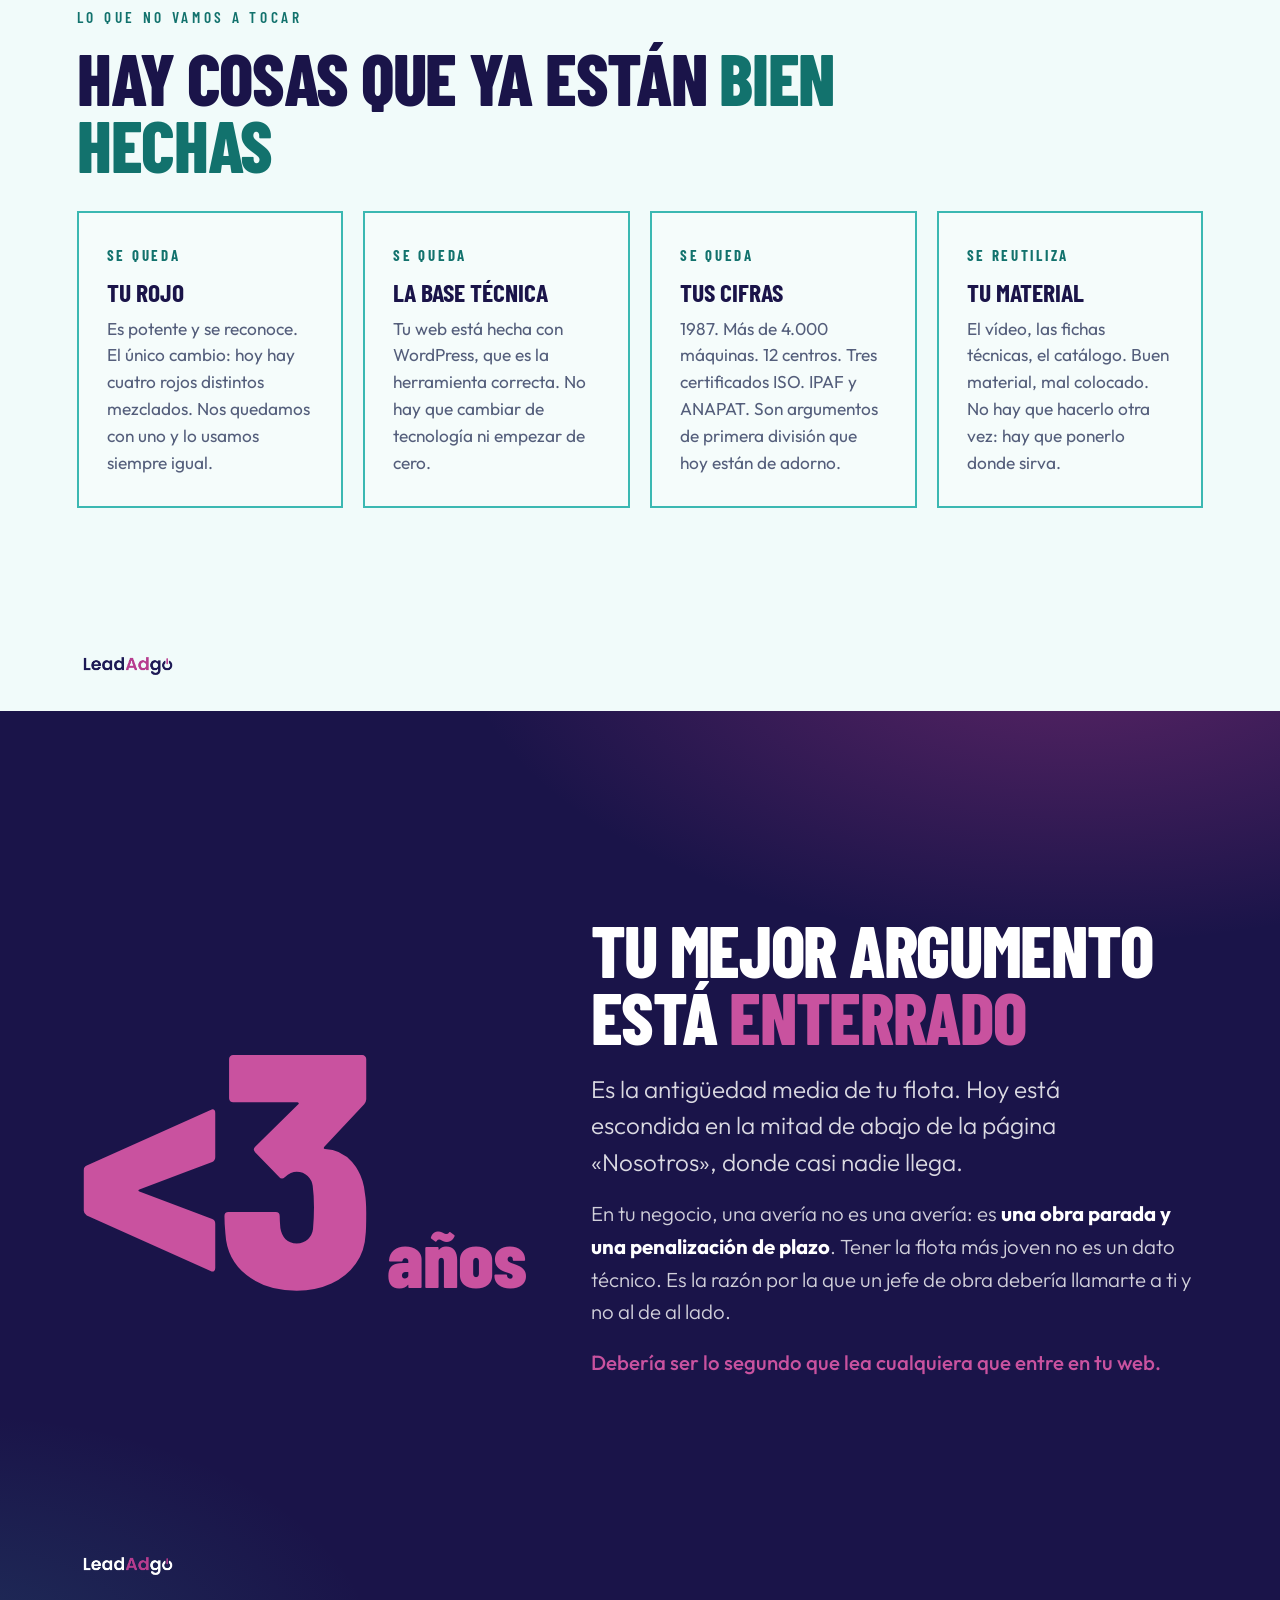
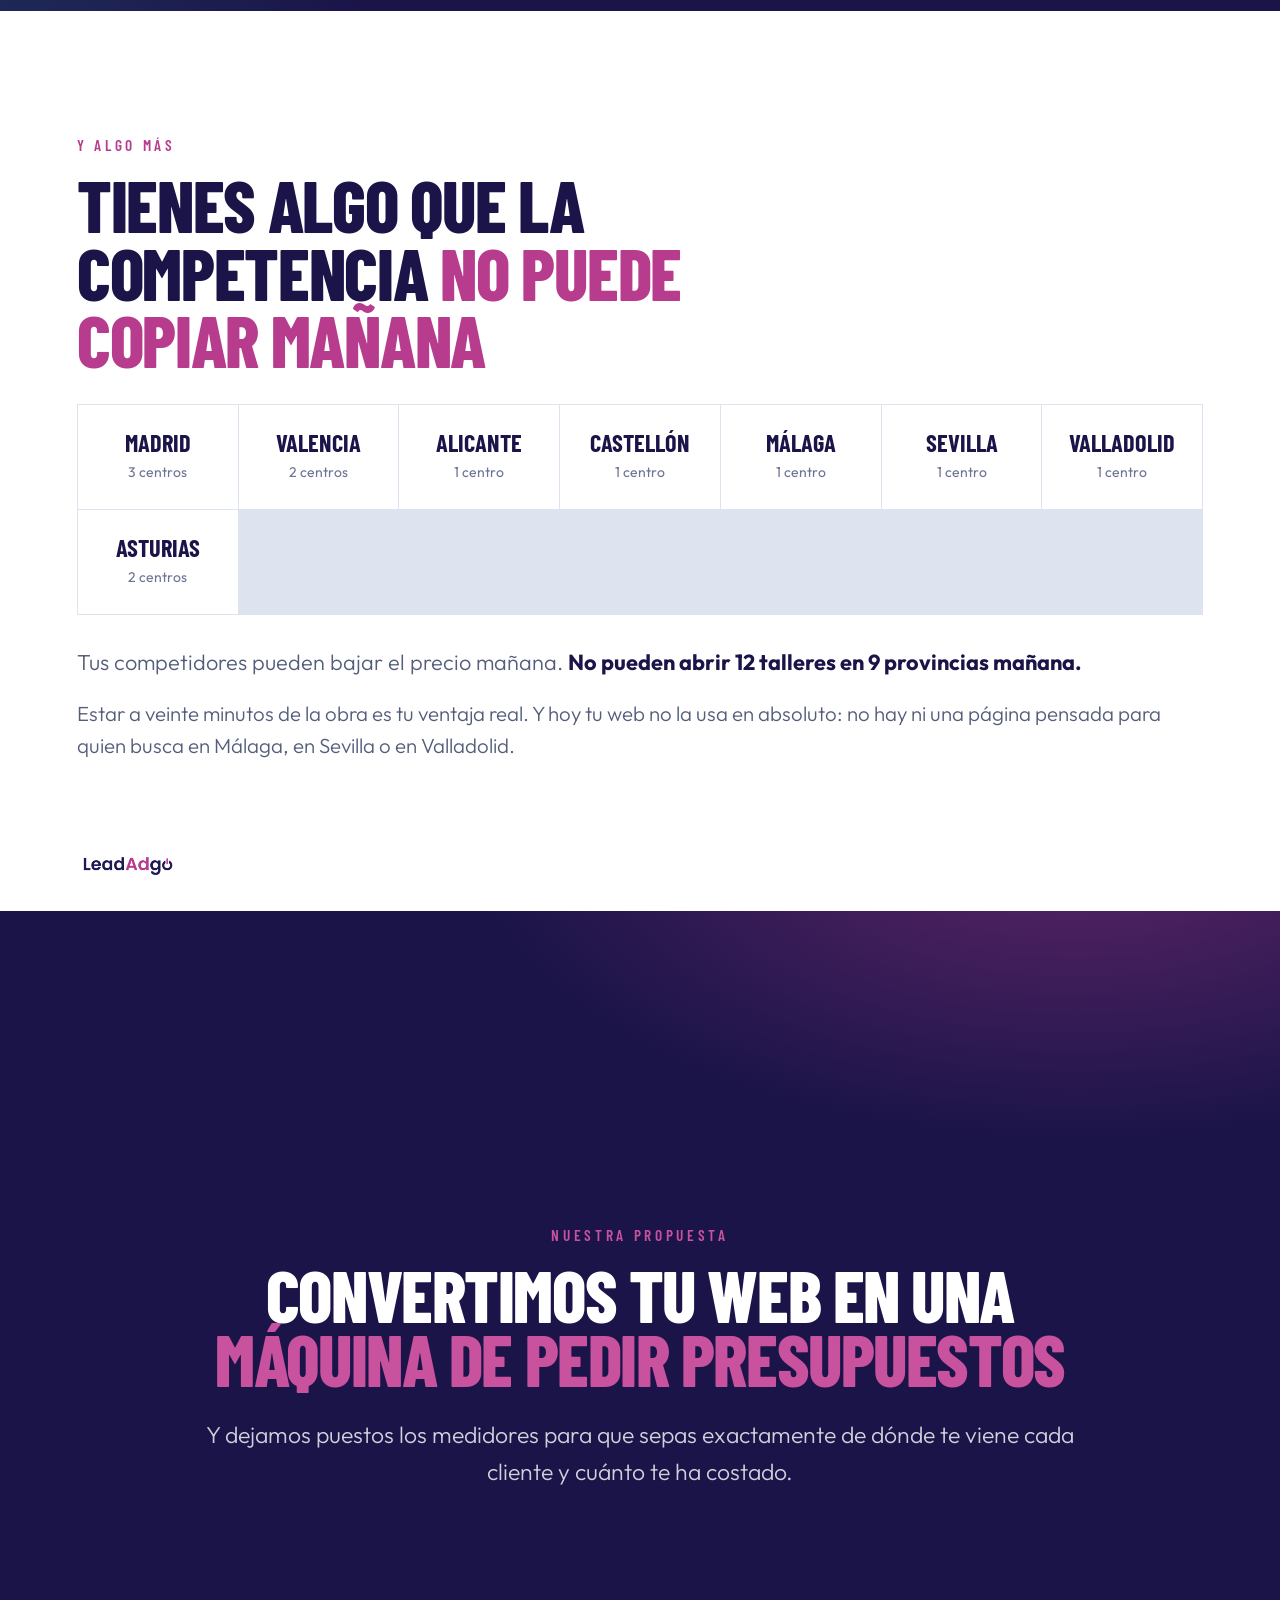
==== commit 77f8ae4b: "Sube mantenimiento a 120 EUR/mes, bonificado el primer ano con Ads, y anade version ES/PT - Mantenim" ====
--- a/JOFEMESA/Nueva carpeta/05-Presentacion-Cliente.html
+++ b/JOFEMESA/Nueva carpeta/05-Presentacion-Cliente.html
@@ -794,6 +794,7 @@
             <li>Teléfono arreglado</li>
             <li>Web más rápida</li>
             <li>Medición básica</li>
+            <li>Web en español y portugués</li>
             <li>Los textos los aportas tú; nosotros los ordenamos</li>
           </ul>
         </div>
@@ -856,11 +857,14 @@
       <div><i>01</i><span>Hosting, dominio o licencias externas</span></div>
       <div><i>02</i><span>Compra de fotografías, vídeos o recursos premium</span></div>
       <div><i>03</i><span>Producción audiovisual (grabar vídeo nuevo)</span></div>
-      <div><i>04</i><span>Traducciones profesionales — la web se entrega en español</span></div>
+      <div><i>04</i><span>Traducciones a otros idiomas — la web se entrega en español y portugués</span></div>
       <div><i>05</i><span>Redacción legal de textos de privacidad, cookies o condiciones</span></div>
       <div><i>06</i><span>Integraciones avanzadas con CRM, ERP u otros sistemas internos</span></div>
       <div><i>07</i><span>Mantenimiento mensual posterior al lanzamiento</span></div>
       <div class="t"><i>08</i><span>Campañas de publicidad o gestión SEO — esto lo hacemos, pero como servicio aparte</span></div>
+    </div>
+    <div style="background:#F5FCFB;border-left:5px solid var(--teal);padding:26px 30px;margin-top:24px;max-width:82ch">
+      <p style="margin:0;font-size:clamp(18px,1.6vw,23px);font-weight:500;color:var(--navy)">¿Y el mantenimiento mensual (punto 07)? <strong>120 €/mes, sin IVA</strong> — actualizaciones de seguridad, copias de seguridad y hasta 2 horas de cambios menores al mes. <strong style="color:#12726D">El primer año va gratis si contratas las campañas de Google o Meta con nosotros.</strong></p>
     </div>
   </div>
   <div class="credit"><img class="logo-img" src="assets/logo.png" alt="LeadAdgo"></div>
